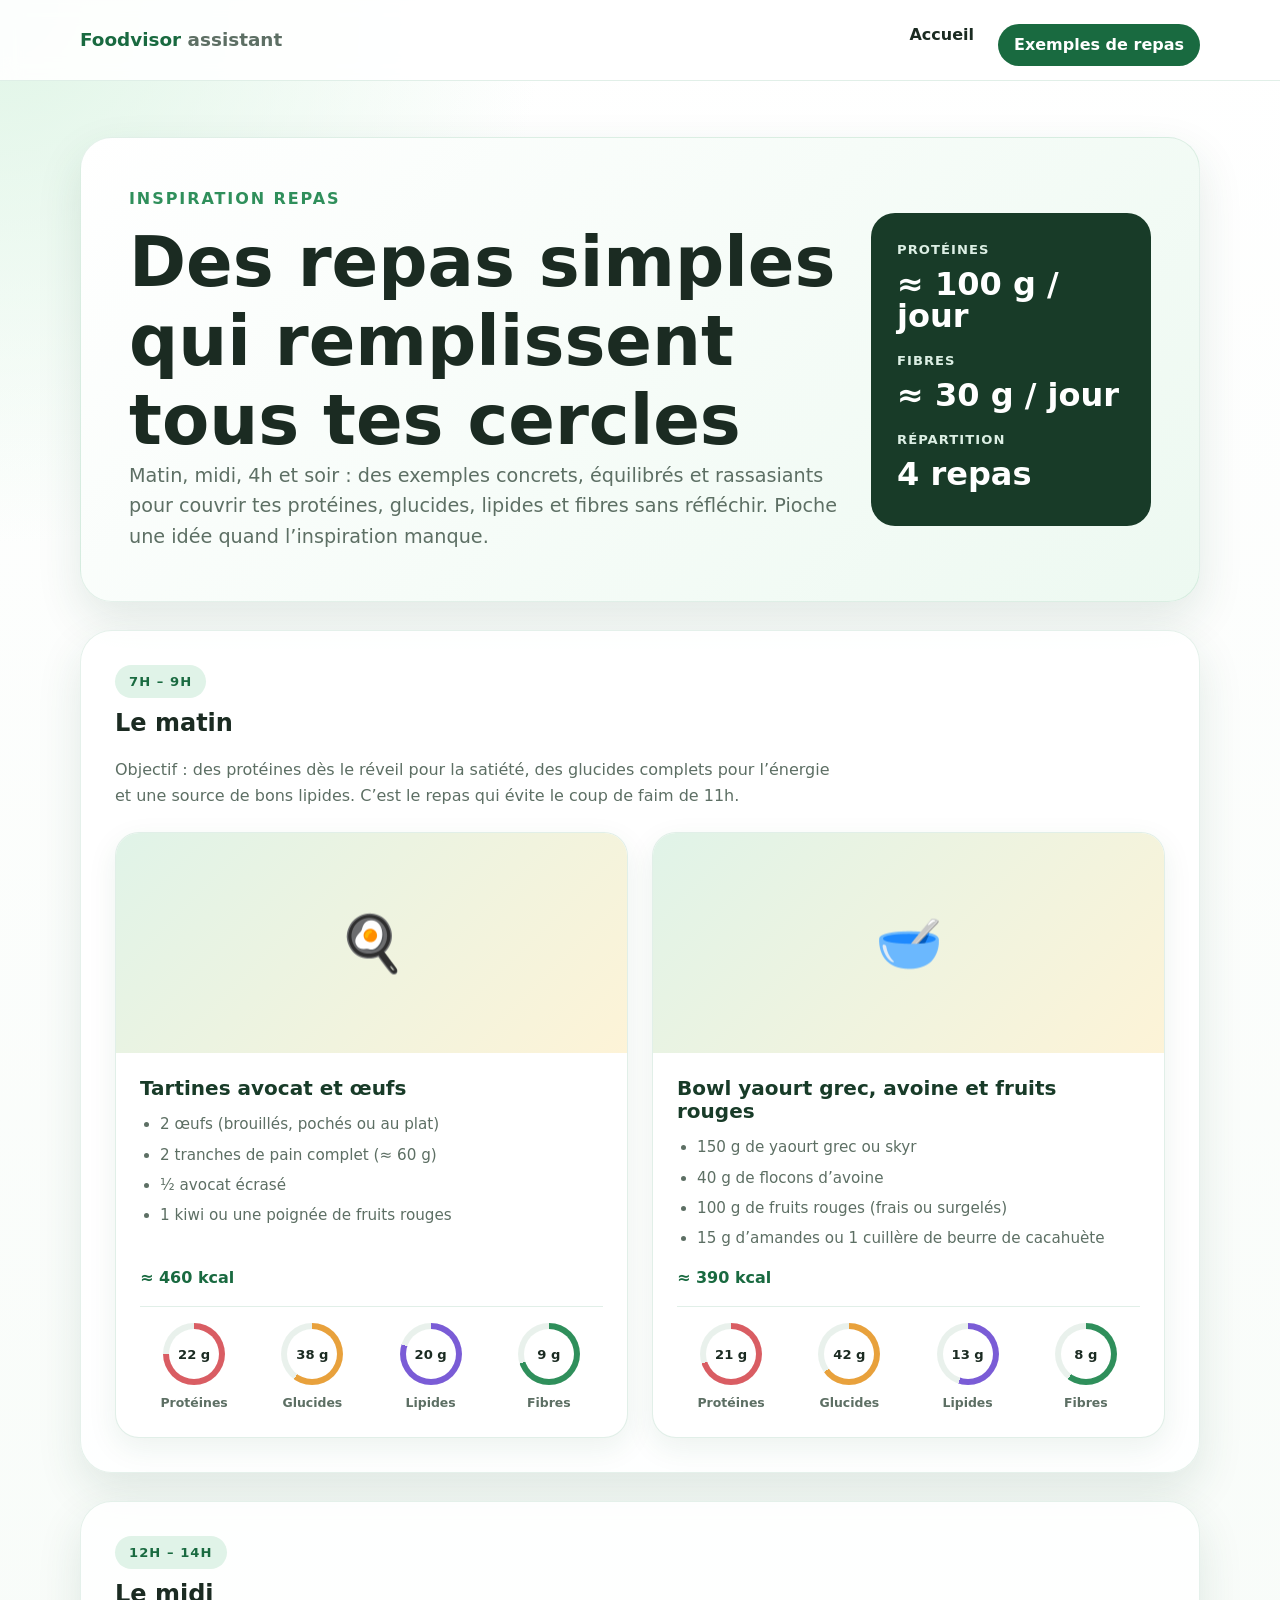
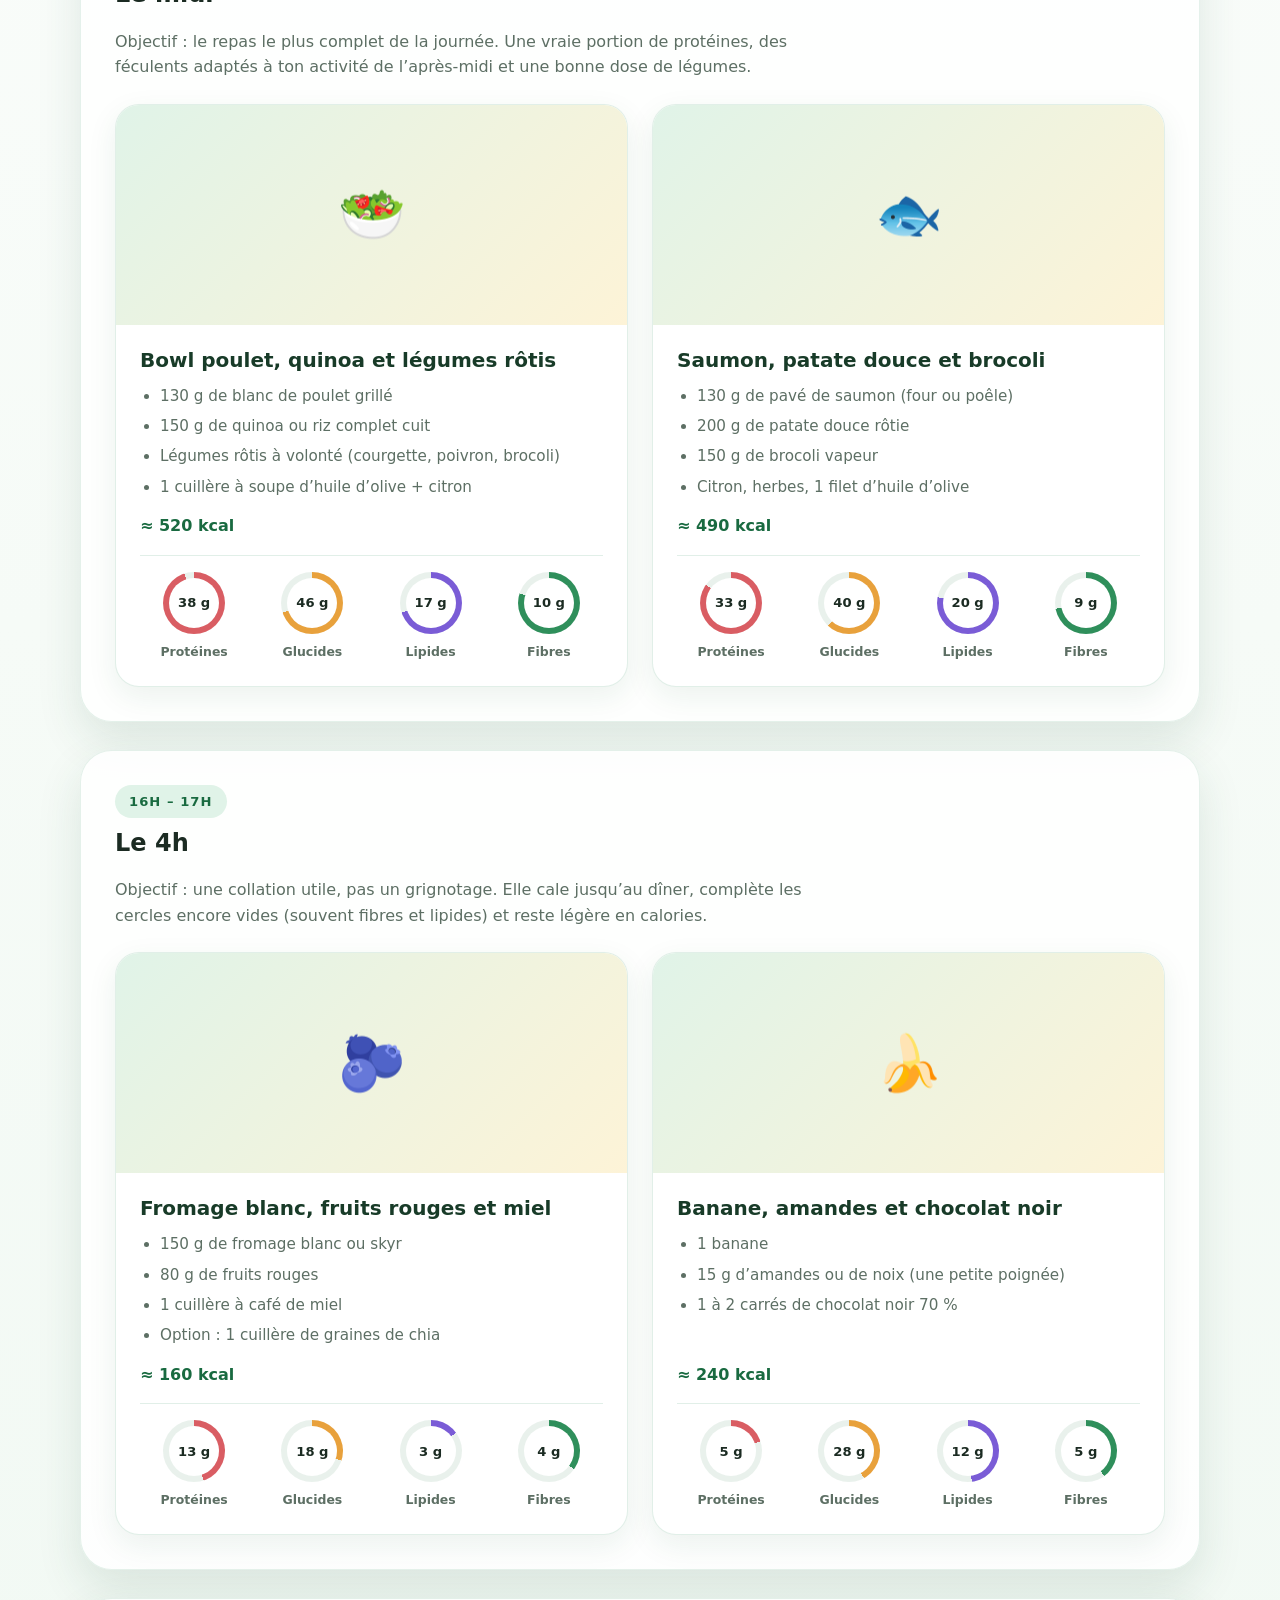
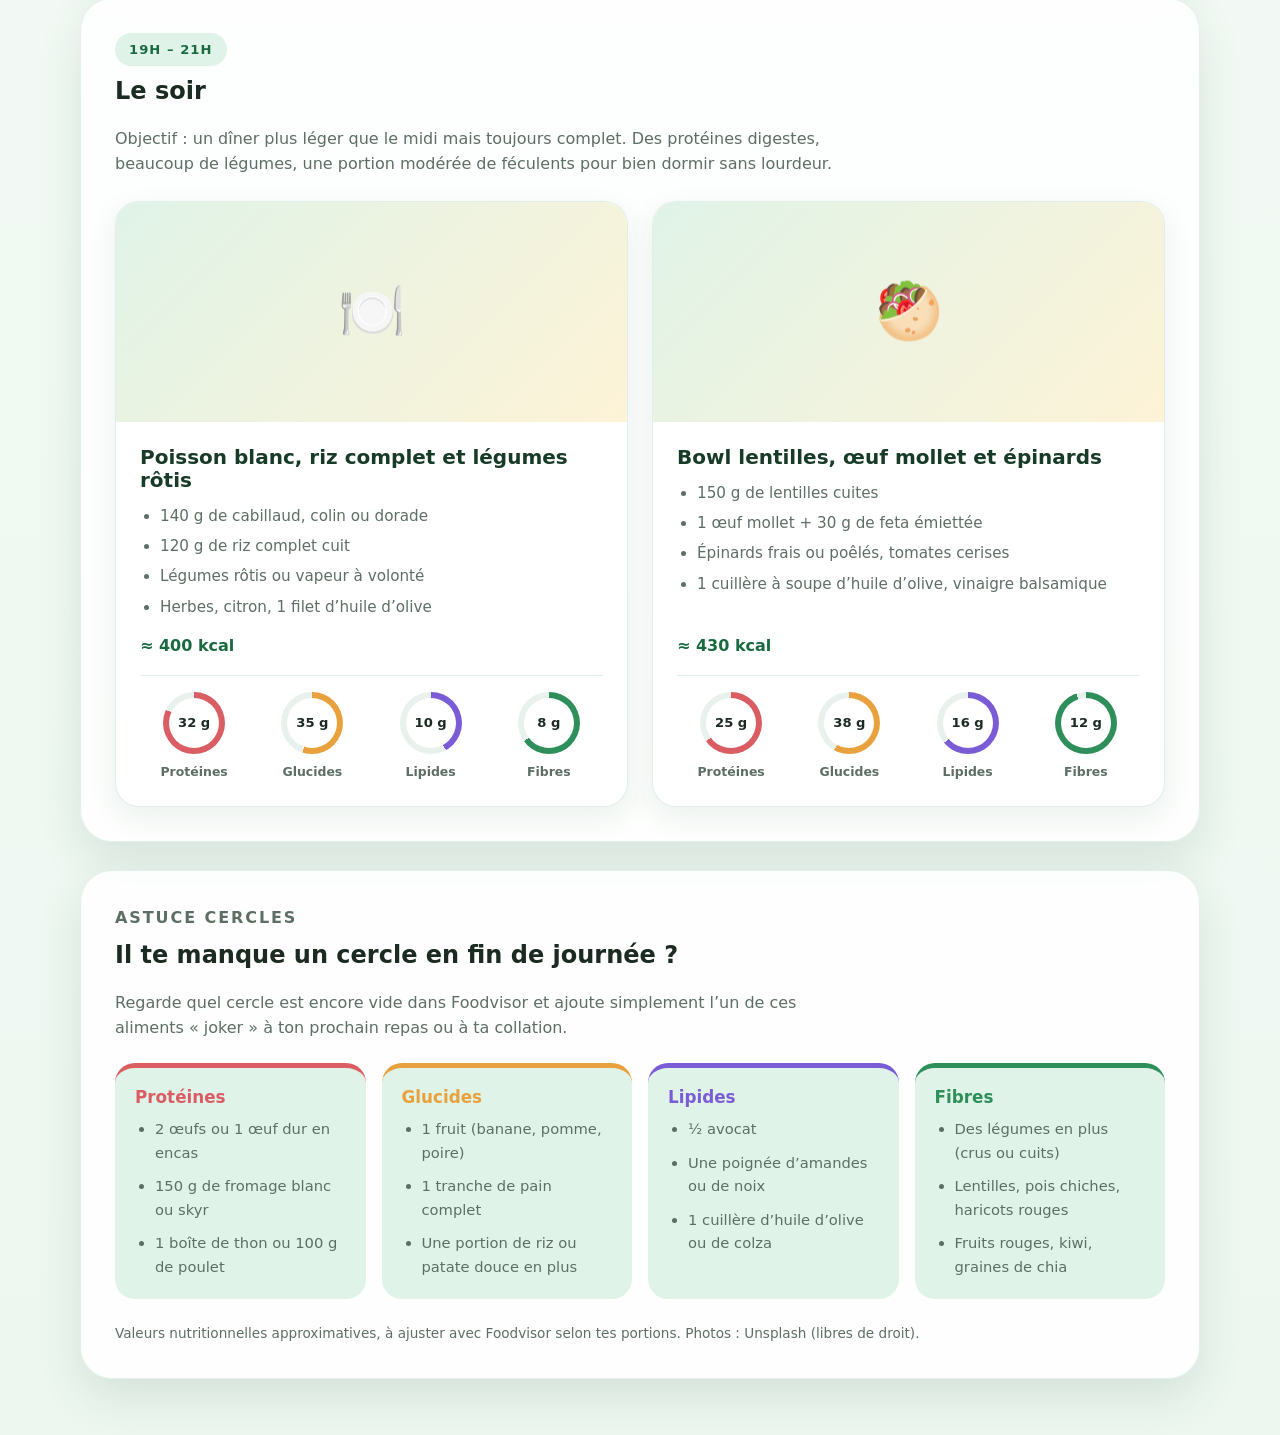
==== exemples-repas.html @ 5b5c18d3 "Ajout d'une page d'exemples de repas équilibrés avec menu de navigation - Nouvelle page exemples-rep" ====
<!doctype html>
<html lang="fr">
  <head>
    <meta charset="utf-8" />
    <meta name="viewport" content="width=device-width, initial-scale=1" />
    <title>Exemples de repas équilibrés - Foodvisor</title>
    <link rel="stylesheet" href="styles.css" />
  </head>
  <body>
    <header class="site-header">
      <nav class="site-nav" aria-label="Navigation principale">
        <a class="brand" href="index.html">Foodvisor <span>assistant</span></a>
        <ul>
          <li><a href="index.html">Accueil</a></li>
          <li><a href="exemples-repas.html" aria-current="page">Exemples de repas</a></li>
        </ul>
      </nav>
    </header>

    <main class="page-shell">
      <section class="hero meals-hero" aria-labelledby="page-title">
        <div>
          <p class="eyebrow">Inspiration repas</p>
          <h1 id="page-title">Des repas simples qui remplissent tous tes cercles</h1>
          <p class="intro">
            Matin, midi, 4h et soir : des exemples concrets, équilibrés et rassasiants pour
            couvrir tes protéines, glucides, lipides et fibres sans réfléchir. Pioche une idée
            quand l’inspiration manque.
          </p>
        </div>
        <aside class="progress-card" aria-label="Repères de la journée">
          <span>Protéines</span>
          <strong>≈ 100 g / jour</strong>
          <span>Fibres</span>
          <strong>≈ 30 g / jour</strong>
          <span>Répartition</span>
          <strong>4 repas</strong>
        </aside>
      </section>

      <section class="meal-block" aria-labelledby="matin-title">
        <div class="meal-block-head">
          <span class="meal-time">7h – 9h</span>
          <h2 id="matin-title">Le matin</h2>
          <p>
            Objectif : des protéines dès le réveil pour la satiété, des glucides complets pour
            l’énergie et une source de bons lipides. C’est le repas qui évite le coup de faim
            de 11h.
          </p>
        </div>
        <div class="meal-grid">
          <article class="meal-card">
            <figure class="meal-photo" data-emoji="🍳">
              <img
                src="https://images.unsplash.com/photo-1525351484163-7529414344d8?w=900&q=70&fm=jpg&fit=crop"
                alt="Tartine de pain complet avec avocat et œuf poché"
                loading="lazy"
                onerror="this.style.display='none'"
              />
            </figure>
            <div class="meal-body">
              <h3>Tartines avocat et œufs</h3>
              <ul class="meal-ingredients">
                <li>2 œufs (brouillés, pochés ou au plat)</li>
                <li>2 tranches de pain complet (≈ 60 g)</li>
                <li>½ avocat écrasé</li>
                <li>1 kiwi ou une poignée de fruits rouges</li>
              </ul>
              <p class="meal-kcal">≈ 460 kcal</p>
              <div class="macro-row" role="list" aria-label="Apports nutritionnels">
                <div class="macro" role="listitem" style="--p: 75; --c: #d95d63">
                  <span class="ring"><b>22 g</b></span>
                  <span class="macro-label">Protéines</span>
                </div>
                <div class="macro" role="listitem" style="--p: 60; --c: #e8a13c">
                  <span class="ring"><b>38 g</b></span>
                  <span class="macro-label">Glucides</span>
                </div>
                <div class="macro" role="listitem" style="--p: 80; --c: #7a5cd6">
                  <span class="ring"><b>20 g</b></span>
                  <span class="macro-label">Lipides</span>
                </div>
                <div class="macro" role="listitem" style="--p: 70; --c: #2f8f5b">
                  <span class="ring"><b>9 g</b></span>
                  <span class="macro-label">Fibres</span>
                </div>
              </div>
            </div>
          </article>

          <article class="meal-card">
            <figure class="meal-photo" data-emoji="🥣">
              <img
                src="https://images.unsplash.com/photo-1488477181946-6428a0291777?w=900&q=70&fm=jpg&fit=crop"
                alt="Bol de yaourt avec fruits rouges frais"
                loading="lazy"
                onerror="this.style.display='none'"
              />
            </figure>
            <div class="meal-body">
              <h3>Bowl yaourt grec, avoine et fruits rouges</h3>
              <ul class="meal-ingredients">
                <li>150 g de yaourt grec ou skyr</li>
                <li>40 g de flocons d’avoine</li>
                <li>100 g de fruits rouges (frais ou surgelés)</li>
                <li>15 g d’amandes ou 1 cuillère de beurre de cacahuète</li>
              </ul>
              <p class="meal-kcal">≈ 390 kcal</p>
              <div class="macro-row" role="list" aria-label="Apports nutritionnels">
                <div class="macro" role="listitem" style="--p: 70; --c: #d95d63">
                  <span class="ring"><b>21 g</b></span>
                  <span class="macro-label">Protéines</span>
                </div>
                <div class="macro" role="listitem" style="--p: 65; --c: #e8a13c">
                  <span class="ring"><b>42 g</b></span>
                  <span class="macro-label">Glucides</span>
                </div>
                <div class="macro" role="listitem" style="--p: 55; --c: #7a5cd6">
                  <span class="ring"><b>13 g</b></span>
                  <span class="macro-label">Lipides</span>
                </div>
                <div class="macro" role="listitem" style="--p: 60; --c: #2f8f5b">
                  <span class="ring"><b>8 g</b></span>
                  <span class="macro-label">Fibres</span>
                </div>
              </div>
            </div>
          </article>
        </div>
      </section>

      <section class="meal-block" aria-labelledby="midi-title">
        <div class="meal-block-head">
          <span class="meal-time">12h – 14h</span>
          <h2 id="midi-title">Le midi</h2>
          <p>
            Objectif : le repas le plus complet de la journée. Une vraie portion de protéines,
            des féculents adaptés à ton activité de l’après-midi et une bonne dose de légumes.
          </p>
        </div>
        <div class="meal-grid">
          <article class="meal-card">
            <figure class="meal-photo" data-emoji="🥗">
              <img
                src="https://images.unsplash.com/photo-1546069901-ba9599a7e63c?w=900&q=70&fm=jpg&fit=crop"
                alt="Bowl coloré de légumes, céréales et protéines"
                loading="lazy"
                onerror="this.style.display='none'"
              />
            </figure>
            <div class="meal-body">
              <h3>Bowl poulet, quinoa et légumes rôtis</h3>
              <ul class="meal-ingredients">
                <li>130 g de blanc de poulet grillé</li>
                <li>150 g de quinoa ou riz complet cuit</li>
                <li>Légumes rôtis à volonté (courgette, poivron, brocoli)</li>
                <li>1 cuillère à soupe d’huile d’olive + citron</li>
              </ul>
              <p class="meal-kcal">≈ 520 kcal</p>
              <div class="macro-row" role="list" aria-label="Apports nutritionnels">
                <div class="macro" role="listitem" style="--p: 95; --c: #d95d63">
                  <span class="ring"><b>38 g</b></span>
                  <span class="macro-label">Protéines</span>
                </div>
                <div class="macro" role="listitem" style="--p: 70; --c: #e8a13c">
                  <span class="ring"><b>46 g</b></span>
                  <span class="macro-label">Glucides</span>
                </div>
                <div class="macro" role="listitem" style="--p: 70; --c: #7a5cd6">
                  <span class="ring"><b>17 g</b></span>
                  <span class="macro-label">Lipides</span>
                </div>
                <div class="macro" role="listitem" style="--p: 80; --c: #2f8f5b">
                  <span class="ring"><b>10 g</b></span>
                  <span class="macro-label">Fibres</span>
                </div>
              </div>
            </div>
          </article>

          <article class="meal-card">
            <figure class="meal-photo" data-emoji="🐟">
              <img
                src="https://images.unsplash.com/photo-1467003909585-2f8a72700288?w=900&q=70&fm=jpg&fit=crop"
                alt="Pavé de saumon accompagné de légumes verts"
                loading="lazy"
                onerror="this.style.display='none'"
              />
            </figure>
            <div class="meal-body">
              <h3>Saumon, patate douce et brocoli</h3>
              <ul class="meal-ingredients">
                <li>130 g de pavé de saumon (four ou poêle)</li>
                <li>200 g de patate douce rôtie</li>
                <li>150 g de brocoli vapeur</li>
                <li>Citron, herbes, 1 filet d’huile d’olive</li>
              </ul>
              <p class="meal-kcal">≈ 490 kcal</p>
              <div class="macro-row" role="list" aria-label="Apports nutritionnels">
                <div class="macro" role="listitem" style="--p: 85; --c: #d95d63">
                  <span class="ring"><b>33 g</b></span>
                  <span class="macro-label">Protéines</span>
                </div>
                <div class="macro" role="listitem" style="--p: 62; --c: #e8a13c">
                  <span class="ring"><b>40 g</b></span>
                  <span class="macro-label">Glucides</span>
                </div>
                <div class="macro" role="listitem" style="--p: 78; --c: #7a5cd6">
                  <span class="ring"><b>20 g</b></span>
                  <span class="macro-label">Lipides</span>
                </div>
                <div class="macro" role="listitem" style="--p: 72; --c: #2f8f5b">
                  <span class="ring"><b>9 g</b></span>
                  <span class="macro-label">Fibres</span>
                </div>
              </div>
            </div>
          </article>
        </div>
      </section>

      <section class="meal-block" aria-labelledby="quatreheures-title">
        <div class="meal-block-head">
          <span class="meal-time">16h – 17h</span>
          <h2 id="quatreheures-title">Le 4h</h2>
          <p>
            Objectif : une collation utile, pas un grignotage. Elle cale jusqu’au dîner, complète
            les cercles encore vides (souvent fibres et lipides) et reste légère en calories.
          </p>
        </div>
        <div class="meal-grid">
          <article class="meal-card">
            <figure class="meal-photo" data-emoji="🫐">
              <img
                src="https://images.unsplash.com/photo-1490474418585-ba9bad8fd0ea?w=900&q=70&fm=jpg&fit=crop"
                alt="Fruits rouges et fruits frais assortis"
                loading="lazy"
                onerror="this.style.display='none'"
              />
            </figure>
            <div class="meal-body">
              <h3>Fromage blanc, fruits rouges et miel</h3>
              <ul class="meal-ingredients">
                <li>150 g de fromage blanc ou skyr</li>
                <li>80 g de fruits rouges</li>
                <li>1 cuillère à café de miel</li>
                <li>Option : 1 cuillère de graines de chia</li>
              </ul>
              <p class="meal-kcal">≈ 160 kcal</p>
              <div class="macro-row" role="list" aria-label="Apports nutritionnels">
                <div class="macro" role="listitem" style="--p: 45; --c: #d95d63">
                  <span class="ring"><b>13 g</b></span>
                  <span class="macro-label">Protéines</span>
                </div>
                <div class="macro" role="listitem" style="--p: 30; --c: #e8a13c">
                  <span class="ring"><b>18 g</b></span>
                  <span class="macro-label">Glucides</span>
                </div>
                <div class="macro" role="listitem" style="--p: 15; --c: #7a5cd6">
                  <span class="ring"><b>3 g</b></span>
                  <span class="macro-label">Lipides</span>
                </div>
                <div class="macro" role="listitem" style="--p: 35; --c: #2f8f5b">
                  <span class="ring"><b>4 g</b></span>
                  <span class="macro-label">Fibres</span>
                </div>
              </div>
            </div>
          </article>

          <article class="meal-card">
            <figure class="meal-photo" data-emoji="🍌">
              <img
                src="https://images.unsplash.com/photo-1481349518771-20055b2a7b24?w=900&q=70&fm=jpg&fit=crop"
                alt="Bananes fraîches"
                loading="lazy"
                onerror="this.style.display='none'"
              />
            </figure>
            <div class="meal-body">
              <h3>Banane, amandes et chocolat noir</h3>
              <ul class="meal-ingredients">
                <li>1 banane</li>
                <li>15 g d’amandes ou de noix (une petite poignée)</li>
                <li>1 à 2 carrés de chocolat noir 70 %</li>
              </ul>
              <p class="meal-kcal">≈ 240 kcal</p>
              <div class="macro-row" role="list" aria-label="Apports nutritionnels">
                <div class="macro" role="listitem" style="--p: 20; --c: #d95d63">
                  <span class="ring"><b>5 g</b></span>
                  <span class="macro-label">Protéines</span>
                </div>
                <div class="macro" role="listitem" style="--p: 42; --c: #e8a13c">
                  <span class="ring"><b>28 g</b></span>
                  <span class="macro-label">Glucides</span>
                </div>
                <div class="macro" role="listitem" style="--p: 48; --c: #7a5cd6">
                  <span class="ring"><b>12 g</b></span>
                  <span class="macro-label">Lipides</span>
                </div>
                <div class="macro" role="listitem" style="--p: 40; --c: #2f8f5b">
                  <span class="ring"><b>5 g</b></span>
                  <span class="macro-label">Fibres</span>
                </div>
              </div>
            </div>
          </article>
        </div>
      </section>

      <section class="meal-block" aria-labelledby="soir-title">
        <div class="meal-block-head">
          <span class="meal-time">19h – 21h</span>
          <h2 id="soir-title">Le soir</h2>
          <p>
            Objectif : un dîner plus léger que le midi mais toujours complet. Des protéines
            digestes, beaucoup de légumes, une portion modérée de féculents pour bien dormir
            sans lourdeur.
          </p>
        </div>
        <div class="meal-grid">
          <article class="meal-card">
            <figure class="meal-photo" data-emoji="🍽️">
              <img
                src="https://images.unsplash.com/photo-1504674900247-0877df9cc836?w=900&q=70&fm=jpg&fit=crop"
                alt="Assiette de poisson et légumes servie à table"
                loading="lazy"
                onerror="this.style.display='none'"
              />
            </figure>
            <div class="meal-body">
              <h3>Poisson blanc, riz complet et légumes rôtis</h3>
              <ul class="meal-ingredients">
                <li>140 g de cabillaud, colin ou dorade</li>
                <li>120 g de riz complet cuit</li>
                <li>Légumes rôtis ou vapeur à volonté</li>
                <li>Herbes, citron, 1 filet d’huile d’olive</li>
              </ul>
              <p class="meal-kcal">≈ 400 kcal</p>
              <div class="macro-row" role="list" aria-label="Apports nutritionnels">
                <div class="macro" role="listitem" style="--p: 82; --c: #d95d63">
                  <span class="ring"><b>32 g</b></span>
                  <span class="macro-label">Protéines</span>
                </div>
                <div class="macro" role="listitem" style="--p: 55; --c: #e8a13c">
                  <span class="ring"><b>35 g</b></span>
                  <span class="macro-label">Glucides</span>
                </div>
                <div class="macro" role="listitem" style="--p: 42; --c: #7a5cd6">
                  <span class="ring"><b>10 g</b></span>
                  <span class="macro-label">Lipides</span>
                </div>
                <div class="macro" role="listitem" style="--p: 65; --c: #2f8f5b">
                  <span class="ring"><b>8 g</b></span>
                  <span class="macro-label">Fibres</span>
                </div>
              </div>
            </div>
          </article>

          <article class="meal-card">
            <figure class="meal-photo" data-emoji="🥙">
              <img
                src="https://images.unsplash.com/photo-1512621776951-a57141f2eefd?w=900&q=70&fm=jpg&fit=crop"
                alt="Bowl végétarien de légumes frais et légumineuses"
                loading="lazy"
                onerror="this.style.display='none'"
              />
            </figure>
            <div class="meal-body">
              <h3>Bowl lentilles, œuf mollet et épinards</h3>
              <ul class="meal-ingredients">
                <li>150 g de lentilles cuites</li>
                <li>1 œuf mollet + 30 g de feta émiettée</li>
                <li>Épinards frais ou poêlés, tomates cerises</li>
                <li>1 cuillère à soupe d’huile d’olive, vinaigre balsamique</li>
              </ul>
              <p class="meal-kcal">≈ 430 kcal</p>
              <div class="macro-row" role="list" aria-label="Apports nutritionnels">
                <div class="macro" role="listitem" style="--p: 65; --c: #d95d63">
                  <span class="ring"><b>25 g</b></span>
                  <span class="macro-label">Protéines</span>
                </div>
                <div class="macro" role="listitem" style="--p: 58; --c: #e8a13c">
                  <span class="ring"><b>38 g</b></span>
                  <span class="macro-label">Glucides</span>
                </div>
                <div class="macro" role="listitem" style="--p: 64; --c: #7a5cd6">
                  <span class="ring"><b>16 g</b></span>
                  <span class="macro-label">Lipides</span>
                </div>
                <div class="macro" role="listitem" style="--p: 95; --c: #2f8f5b">
                  <span class="ring"><b>12 g</b></span>
                  <span class="macro-label">Fibres</span>
                </div>
              </div>
            </div>
          </article>
        </div>
      </section>

      <section class="section-card missing-macros" aria-labelledby="missing-title">
        <div class="missing-intro">
          <p class="eyebrow">Astuce cercles</p>
          <h2 id="missing-title">Il te manque un cercle en fin de journée ?</h2>
          <p>
            Regarde quel cercle est encore vide dans Foodvisor et ajoute simplement l’un de ces
            aliments « joker » à ton prochain repas ou à ta collation.
          </p>
        </div>
        <div class="missing-grid">
          <article style="--c: #d95d63">
            <h3>Protéines</h3>
            <ul>
              <li>2 œufs ou 1 œuf dur en encas</li>
              <li>150 g de fromage blanc ou skyr</li>
              <li>1 boîte de thon ou 100 g de poulet</li>
            </ul>
          </article>
          <article style="--c: #e8a13c">
            <h3>Glucides</h3>
            <ul>
              <li>1 fruit (banane, pomme, poire)</li>
              <li>1 tranche de pain complet</li>
              <li>Une portion de riz ou patate douce en plus</li>
            </ul>
          </article>
          <article style="--c: #7a5cd6">
            <h3>Lipides</h3>
            <ul>
              <li>½ avocat</li>
              <li>Une poignée d’amandes ou de noix</li>
              <li>1 cuillère d’huile d’olive ou de colza</li>
            </ul>
          </article>
          <article style="--c: #2f8f5b">
            <h3>Fibres</h3>
            <ul>
              <li>Des légumes en plus (crus ou cuits)</li>
              <li>Lentilles, pois chiches, haricots rouges</li>
              <li>Fruits rouges, kiwi, graines de chia</li>
            </ul>
          </article>
        </div>
        <p class="photo-credit">
          Valeurs nutritionnelles approximatives, à ajuster avec Foodvisor selon tes portions.
          Photos : Unsplash (libres de droit).
        </p>
      </section>
    </main>
  </body>
</html>
---- styles.css ----
:root {
  color-scheme: light;
  --background: #f6fbf7;
  --card: #ffffff;
  --text: #1b2b22;
  --muted: #5d6f64;
  --accent: #2f8f5b;
  --accent-dark: #196a40;
  --accent-soft: #e0f3e8;
  --gold: #f4b740;
  --shadow: 0 18px 45px rgba(30, 83, 54, 0.12);
}

* {
  box-sizing: border-box;
}

body {
  margin: 0;
  font-family: Inter, ui-sans-serif, system-ui, -apple-system, BlinkMacSystemFont, "Segoe UI", sans-serif;
  background:
    radial-gradient(circle at top left, #dff5e6, transparent 34rem),
    linear-gradient(180deg, #ffffff 0%, var(--background) 48%, #edf7f0 100%);
  color: var(--text);
  line-height: 1.6;
}

.page-shell {
  width: min(1120px, calc(100% - 32px));
  margin: 0 auto;
  padding: 56px 0;
}

.site-header {
  position: sticky;
  top: 0;
  z-index: 20;
  border-bottom: 1px solid rgba(47, 143, 91, 0.14);
  background: rgba(255, 255, 255, 0.9);
  backdrop-filter: blur(10px);
}

.site-nav {
  display: flex;
  align-items: center;
  justify-content: space-between;
  gap: 16px;
  width: min(1120px, calc(100% - 32px));
  margin: 0 auto;
  padding: 14px 0;
}

.brand {
  color: var(--accent-dark);
  font-size: 1.15rem;
  font-weight: 800;
  text-decoration: none;
}

.brand span {
  color: var(--muted);
  font-weight: 600;
}

.site-nav ul {
  display: flex;
  gap: 8px;
  margin: 0;
  padding: 0;
  list-style: none;
}

.site-nav ul a {
  display: inline-block;
  padding: 8px 16px;
  border-radius: 999px;
  color: var(--text);
  font-weight: 700;
  text-decoration: none;
}

.site-nav ul a:hover {
  background: var(--accent-soft);
  color: var(--accent-dark);
}

.site-nav ul a[aria-current="page"] {
  background: var(--accent-dark);
  color: #ffffff;
}

.hero,
.section-card,
.method {
  border: 1px solid rgba(47, 143, 91, 0.12);
  border-radius: 32px;
  background: rgba(255, 255, 255, 0.86);
  box-shadow: var(--shadow);
}

.hero {
  display: grid;
  grid-template-columns: minmax(0, 1fr) 280px;
  gap: 32px;
  align-items: center;
  padding: 48px;
  background: linear-gradient(135deg, #ffffff 0%, #edf9f1 100%);
}

.eyebrow {
  margin: 0 0 12px;
  color: var(--accent);
  font-weight: 800;
  letter-spacing: 0.12em;
  text-transform: uppercase;
}

h1,
h2,
h3 {
  line-height: 1.15;
}

h1 {
  max-width: 760px;
  margin: 0;
  font-size: clamp(2.2rem, 5.5vw, 4.3rem);
}

h2,
h3,
p {
  margin-top: 0;
}

.intro,
.section-card p,
.analysis-card p,
.question-list p {
  color: var(--muted);
}

.intro {
  max-width: 760px;
  margin-bottom: 0;
  font-size: 1.2rem;
}

.progress-card {
  display: grid;
  gap: 8px;
  padding: 26px;
  border-radius: 24px;
  background: #183b28;
  color: #dcefe4;
}

.progress-card strong {
  margin-bottom: 10px;
  color: #ffffff;
  font-size: 2rem;
  line-height: 1;
}

.progress-card span {
  font-size: 0.82rem;
  font-weight: 800;
  letter-spacing: 0.08em;
  text-transform: uppercase;
}

.section-card {
  display: grid;
  grid-template-columns: minmax(0, 1fr) minmax(280px, 420px);
  gap: 28px;
  align-items: center;
  margin-top: 28px;
  padding: 34px;
}

.check-list,
ul {
  margin: 0;
  padding-left: 20px;
  color: var(--muted);
}

.check-list li + li,
li + li {
  margin-top: 10px;
}

.analysis-grid {
  display: grid;
  grid-template-columns: repeat(2, minmax(0, 1fr));
  gap: 24px;
  margin-top: 28px;
}

.analysis-card {
  padding: 28px;
  border: 1px solid rgba(47, 143, 91, 0.14);
  border-radius: 24px;
  background: var(--card);
  box-shadow: 0 10px 30px rgba(30, 83, 54, 0.08);
}

.analysis-card h2 {
  margin-bottom: 16px;
  color: #183b28;
  font-size: 1.35rem;
}

.analysis-card.highlight {
  grid-column: span 2;
  background: linear-gradient(135deg, #ffffff 0%, #fff8e8 100%);
}

.tip {
  border-left: 4px solid var(--gold);
  padding: 12px 14px;
  border-radius: 12px;
  background: #fff4d8;
  color: #5f4312 !important;
  font-weight: 700;
}

.method {
  margin-top: 28px;
  padding: 34px;
}

.question-list {
  display: grid;
  grid-template-columns: repeat(5, minmax(0, 1fr));
  gap: 16px;
  margin-top: 22px;
}

.question-list article {
  padding: 20px;
  border-radius: 20px;
  background: var(--accent-soft);
}

.question-list span {
  display: inline-grid;
  width: 36px;
  height: 36px;
  margin-bottom: 14px;
  place-items: center;
  border-radius: 50%;
  background: var(--accent-dark);
  color: #ffffff;
  font-weight: 800;
}

.question-list h3 {
  margin-bottom: 8px;
  font-size: 1rem;
}

.question-list p {
  margin-bottom: 0;
  font-size: 0.94rem;
}

.subscription {
  background: linear-gradient(135deg, #193c29 0%, #2f8f5b 100%);
  color: #ffffff;
}

.subscription .eyebrow,
.subscription p {
  color: #dff5e6;
}

.cta {
  justify-self: end;
  display: inline-flex;
  align-items: center;
  justify-content: center;
  min-height: 52px;
  padding: 0 22px;
  border-radius: 999px;
  background: #ffffff;
  color: var(--accent-dark);
  font-weight: 800;
  text-decoration: none;
}

.meal-block {
  margin-top: 28px;
  padding: 34px;
  border: 1px solid rgba(47, 143, 91, 0.12);
  border-radius: 32px;
  background: rgba(255, 255, 255, 0.86);
  box-shadow: var(--shadow);
}

.meal-block-head {
  max-width: 720px;
}

.meal-block-head p {
  margin-bottom: 0;
  color: var(--muted);
}

.meal-time {
  display: inline-block;
  margin-bottom: 12px;
  padding: 6px 14px;
  border-radius: 999px;
  background: var(--accent-soft);
  color: var(--accent-dark);
  font-size: 0.82rem;
  font-weight: 800;
  letter-spacing: 0.08em;
  text-transform: uppercase;
}

.meal-grid {
  display: grid;
  grid-template-columns: repeat(2, minmax(0, 1fr));
  gap: 24px;
  margin-top: 24px;
}

.meal-card {
  overflow: hidden;
  display: flex;
  flex-direction: column;
  border: 1px solid rgba(47, 143, 91, 0.14);
  border-radius: 24px;
  background: var(--card);
  box-shadow: 0 10px 30px rgba(30, 83, 54, 0.08);
}

.meal-photo {
  position: relative;
  height: 220px;
  margin: 0;
  background: linear-gradient(135deg, var(--accent-soft) 0%, #fdf3d7 100%);
}

.meal-photo::after {
  content: attr(data-emoji);
  position: absolute;
  inset: 0;
  display: grid;
  place-items: center;
  font-size: 3.4rem;
}

.meal-photo img {
  position: relative;
  z-index: 1;
  width: 100%;
  height: 100%;
  object-fit: cover;
}

.meal-body {
  display: flex;
  flex-direction: column;
  flex: 1;
  padding: 24px;
}

.meal-body h3 {
  margin-bottom: 12px;
  color: #183b28;
  font-size: 1.25rem;
}

.meal-ingredients {
  margin-bottom: 14px;
  padding-left: 20px;
  color: var(--muted);
  font-size: 0.95rem;
}

.meal-ingredients li + li {
  margin-top: 6px;
}

.meal-kcal {
  margin: auto 0 16px;
  color: var(--accent-dark);
  font-weight: 800;
}

.macro-row {
  display: grid;
  grid-template-columns: repeat(4, minmax(0, 1fr));
  gap: 10px;
  padding-top: 16px;
  border-top: 1px solid rgba(47, 143, 91, 0.14);
}

.macro {
  display: grid;
  gap: 8px;
  justify-items: center;
  text-align: center;
}

.ring {
  position: relative;
  display: grid;
  place-items: center;
  width: 62px;
  height: 62px;
  border-radius: 50%;
  background: conic-gradient(var(--c) calc(var(--p) * 1%), #e9f1ec 0);
}

.ring::before {
  content: "";
  position: absolute;
  inset: 6px;
  border-radius: 50%;
  background: var(--card);
}

.ring b {
  position: relative;
  font-size: 0.82rem;
  font-weight: 800;
}

.macro-label {
  color: var(--muted);
  font-size: 0.78rem;
  font-weight: 700;
}

.missing-macros {
  display: block;
}

.missing-intro {
  max-width: 720px;
}

.missing-grid {
  display: grid;
  grid-template-columns: repeat(4, minmax(0, 1fr));
  gap: 16px;
  margin-top: 22px;
}

.missing-grid article {
  padding: 20px;
  border-top: 5px solid var(--c);
  border-radius: 20px;
  background: var(--accent-soft);
}

.missing-grid h3 {
  margin-bottom: 10px;
  color: var(--c);
  font-size: 1.05rem;
}

.missing-grid ul {
  font-size: 0.92rem;
}

.photo-credit {
  margin: 24px 0 0;
  color: var(--muted);
  font-size: 0.85rem;
}

@media (max-width: 900px) {
  .hero,
  .section-card,
  .analysis-card.highlight,
  .subscription {
    grid-template-columns: 1fr;
  }

  .analysis-card.highlight {
    grid-column: auto;
  }

  .question-list {
    grid-template-columns: repeat(2, minmax(0, 1fr));
  }

  .cta {
    justify-self: start;
  }

  .meal-grid {
    grid-template-columns: 1fr;
  }

  .missing-grid {
    grid-template-columns: repeat(2, minmax(0, 1fr));
  }
}

@media (max-width: 760px) {
  .page-shell {
    width: min(100% - 20px, 680px);
    padding: 24px 0;
  }

  .hero,
  .section-card,
  .method {
    padding: 26px;
    border-radius: 24px;
  }

  .analysis-grid,
  .question-list,
  .missing-grid {
    grid-template-columns: 1fr;
  }

  .site-nav {
    flex-direction: column;
    gap: 8px;
    padding: 12px 0;
  }

  .meal-block {
    padding: 26px;
    border-radius: 24px;
  }

  .macro-row {
    grid-template-columns: repeat(2, minmax(0, 1fr));
  }
}
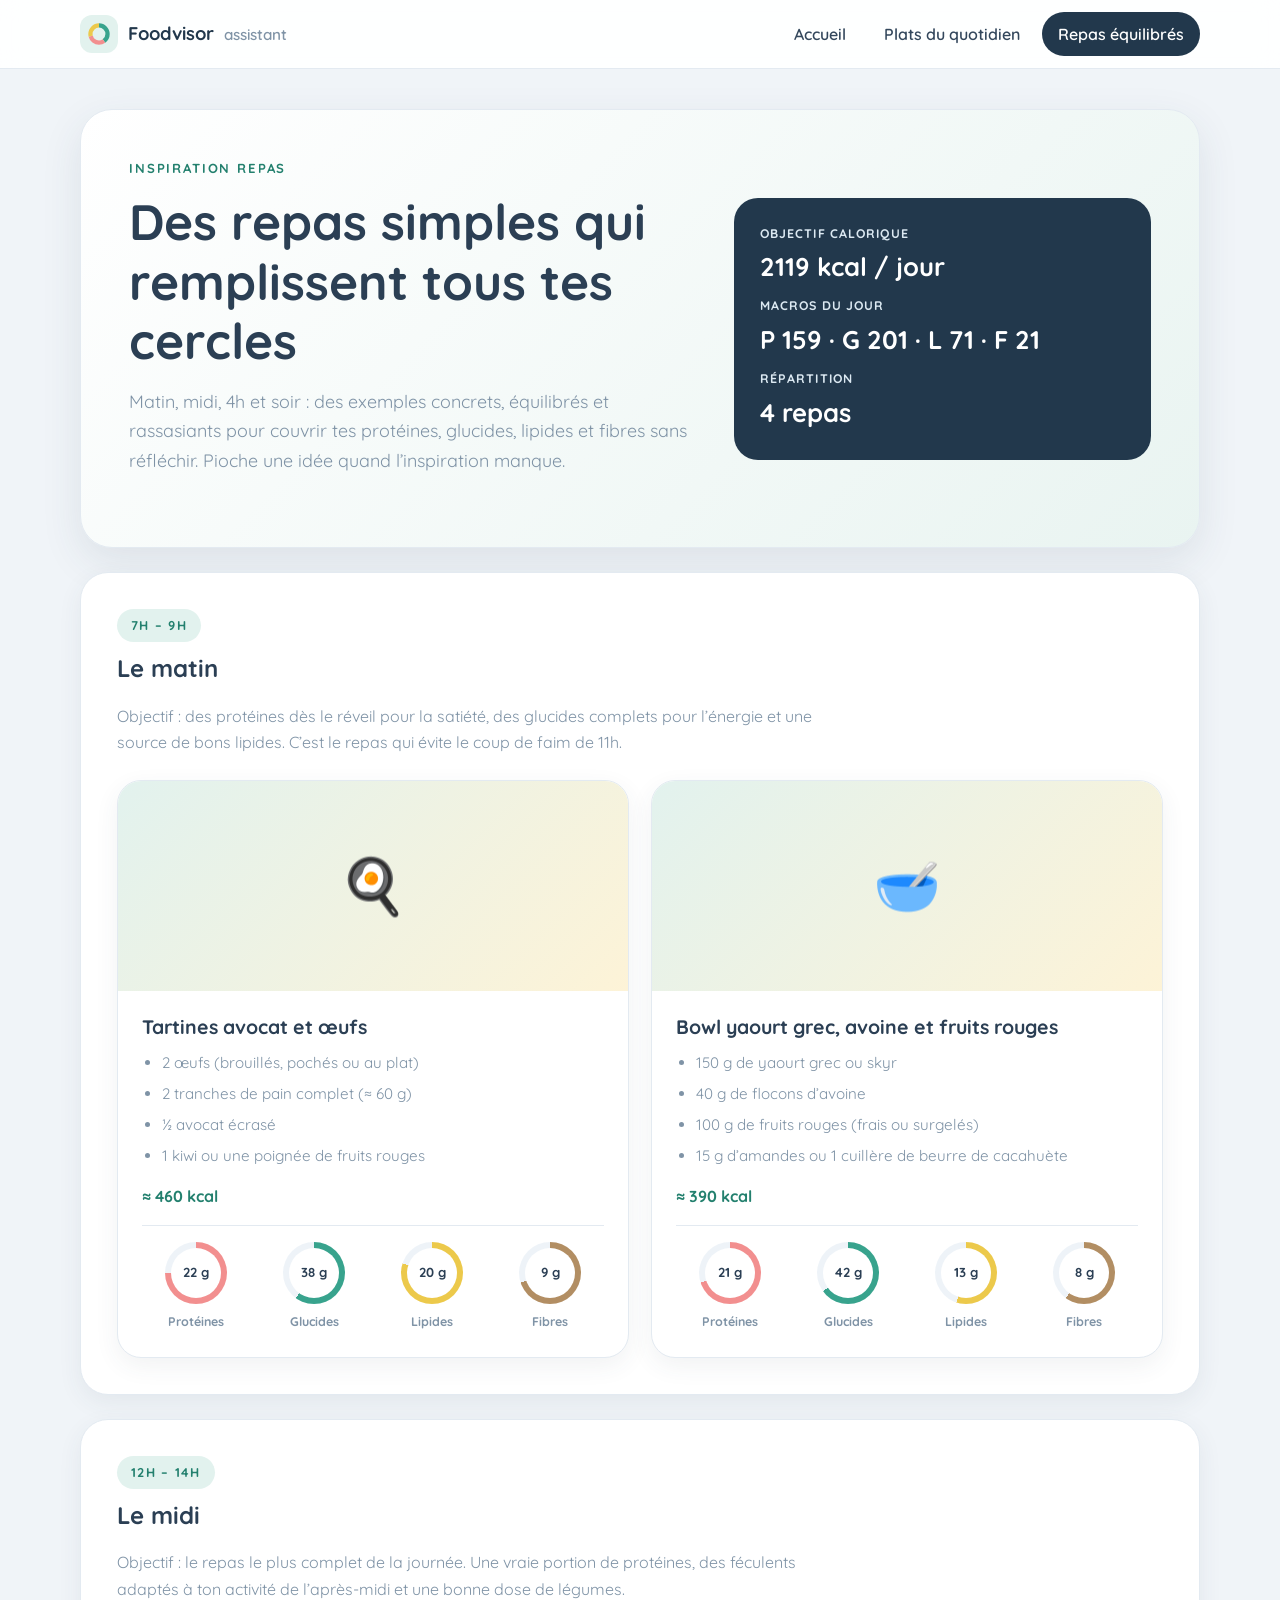
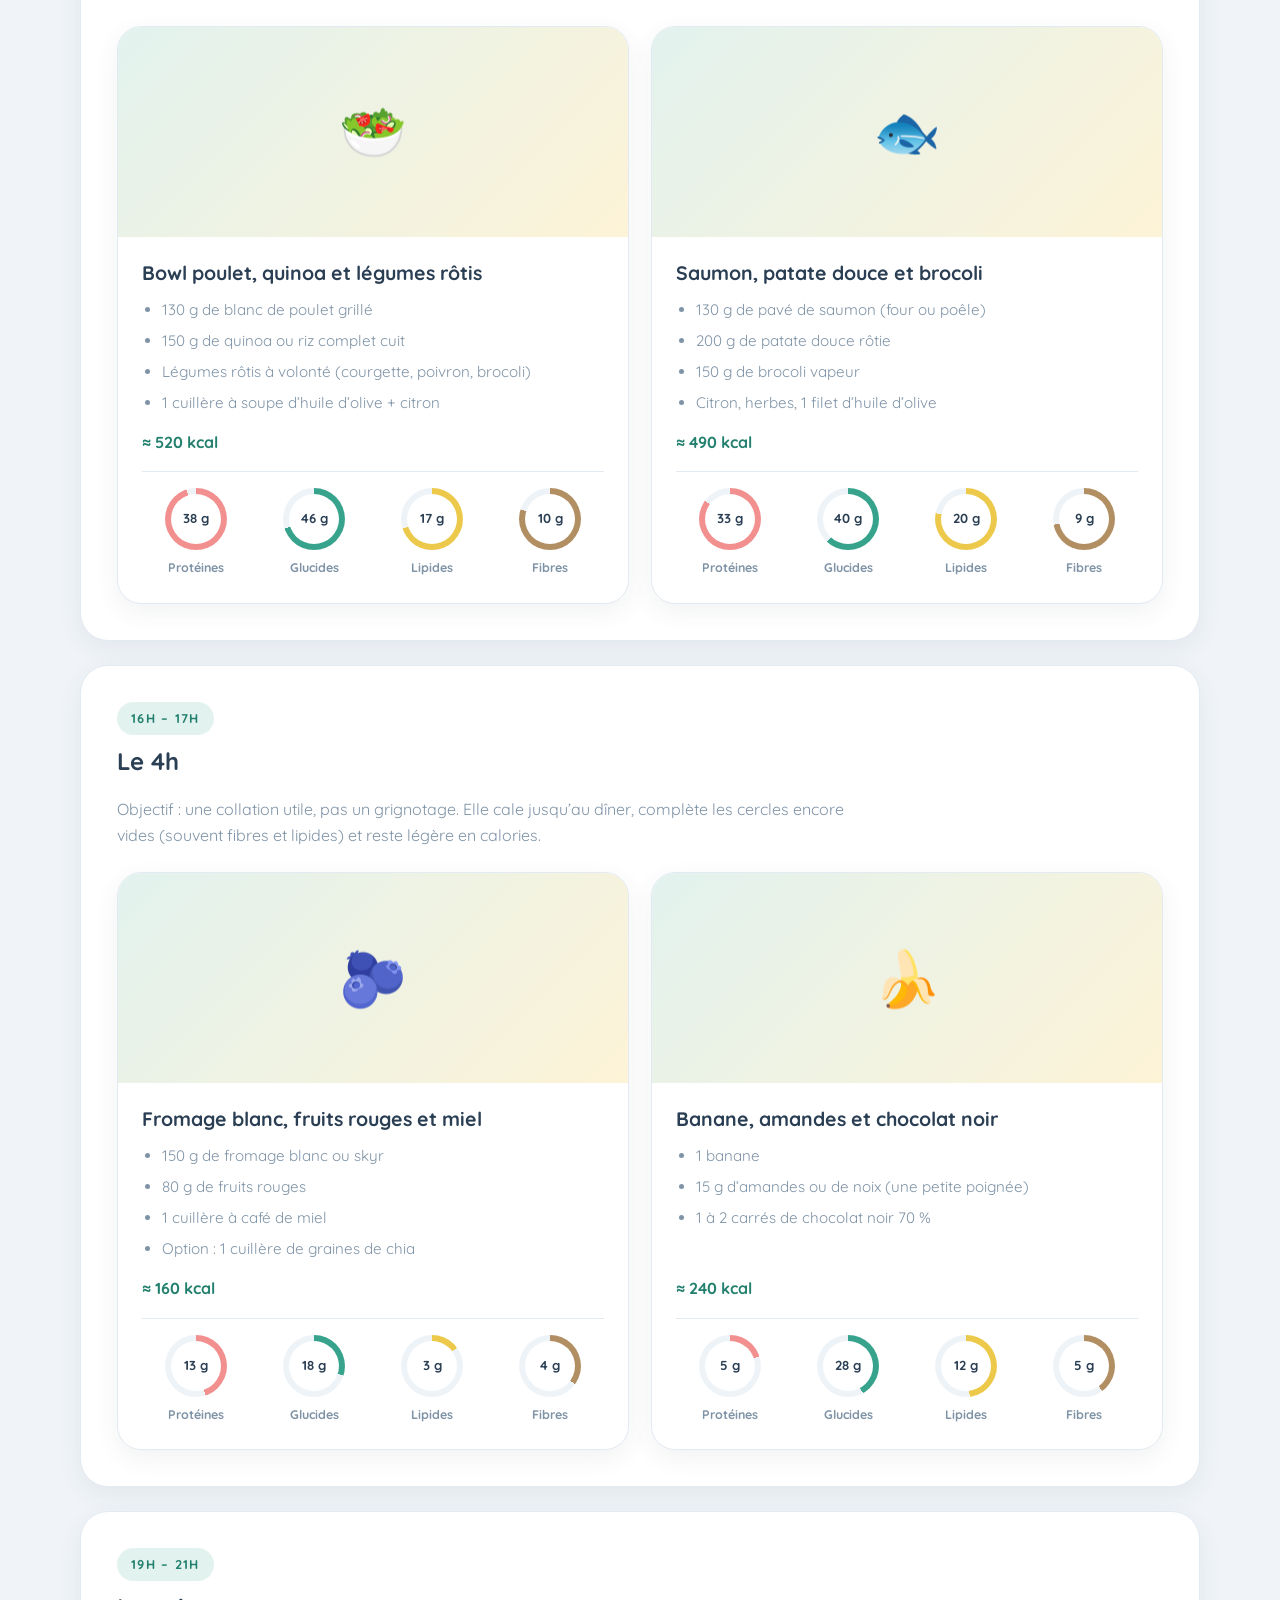
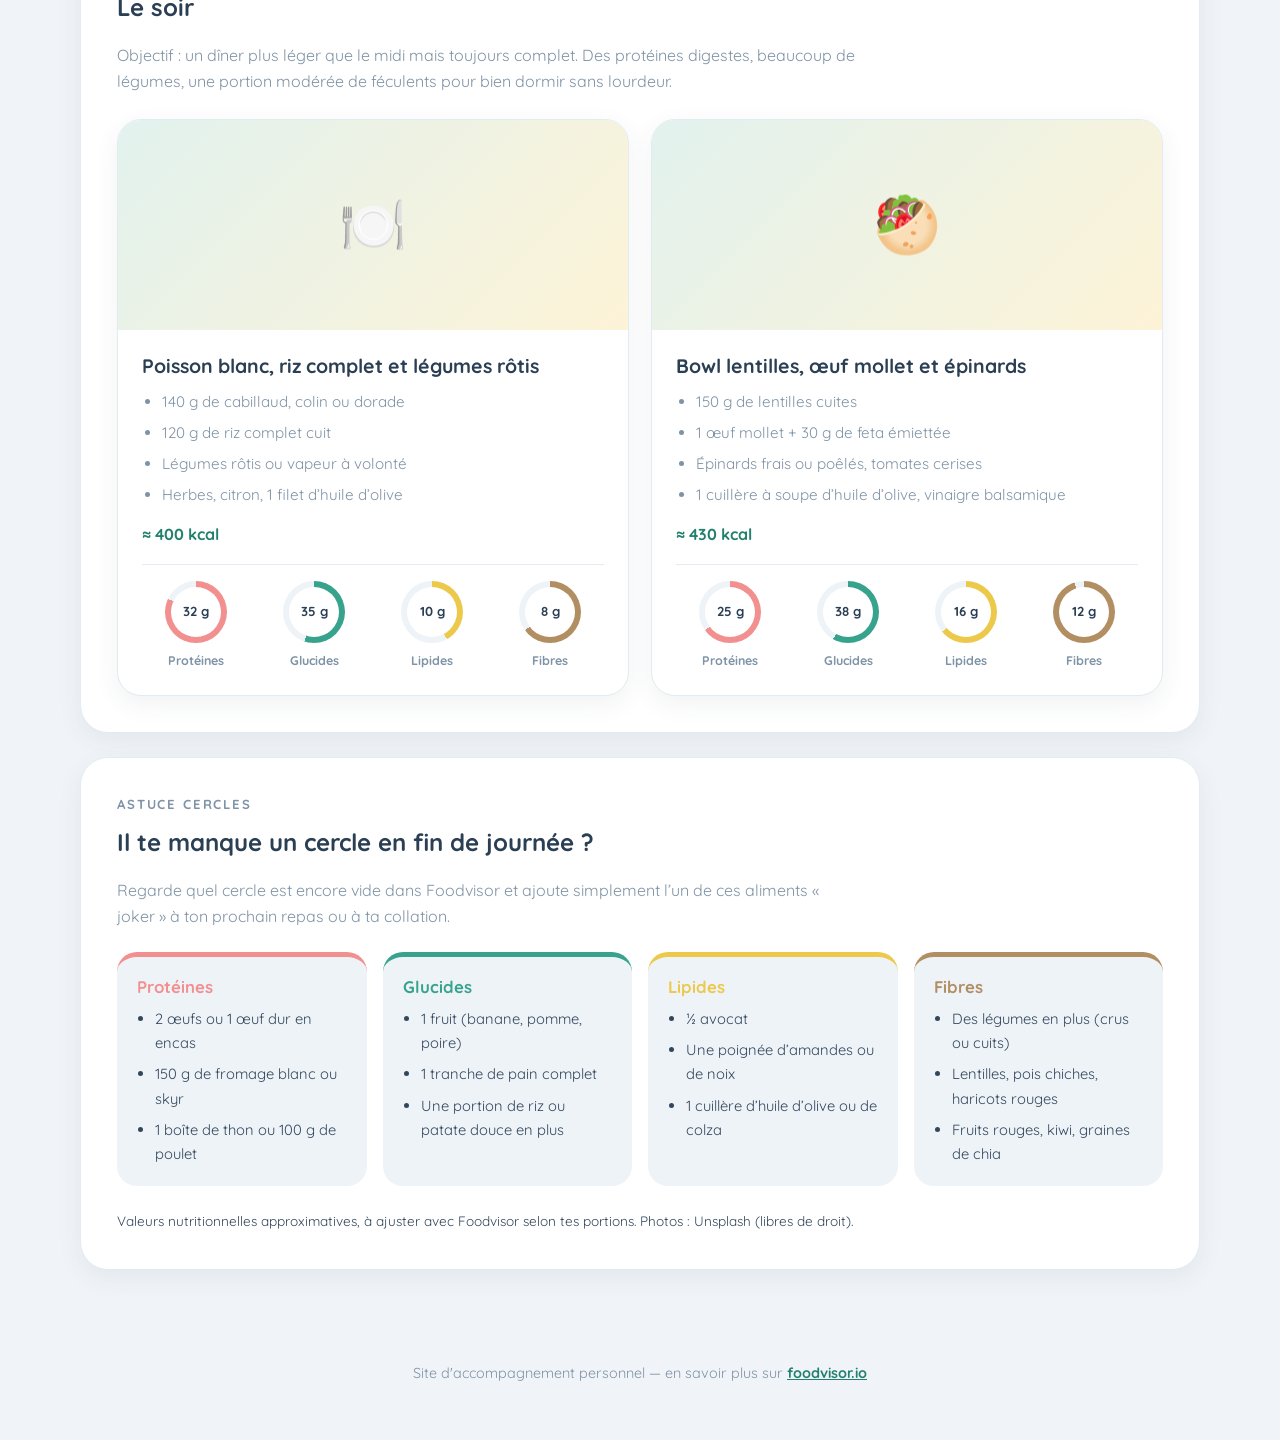
==== commit 4612635c: "Refonte charte app Foodvisor : nouvelle accueil, plats du quotidien, header responsive - Nouvelle ch" ====
--- a/exemples-repas.html
+++ b/exemples-repas.html
@@ -4,21 +4,42 @@
     <meta charset="utf-8" />
     <meta name="viewport" content="width=device-width, initial-scale=1" />
     <title>Exemples de repas équilibrés - Foodvisor</title>
+    <link rel="preconnect" href="https://fonts.googleapis.com" />
+    <link rel="preconnect" href="https://fonts.gstatic.com" crossorigin />
+    <link
+      href="https://fonts.googleapis.com/css2?family=Quicksand:wght@500;600;700&display=swap"
+      rel="stylesheet"
+    />
     <link rel="stylesheet" href="styles.css" />
   </head>
   <body>
     <header class="site-header">
-      <nav class="site-nav" aria-label="Navigation principale">
-        <a class="brand" href="index.html">Foodvisor <span>assistant</span></a>
-        <ul>
-          <li><a href="index.html">Accueil</a></li>
-          <li><a href="exemples-repas.html" aria-current="page">Exemples de repas</a></li>
-        </ul>
-      </nav>
+      <div class="site-nav">
+        <a class="brand" href="index.html">
+          <span class="brand-mark" aria-hidden="true">
+            <svg width="22" height="22" viewBox="0 0 36 36">
+              <circle cx="18" cy="18" r="14" fill="none" stroke="#38a38d" stroke-width="7" stroke-dasharray="35 88" transform="rotate(-90 18 18)" />
+              <circle cx="18" cy="18" r="14" fill="none" stroke="#f28f8f" stroke-width="7" stroke-dasharray="27 88" stroke-dashoffset="-35" transform="rotate(-90 18 18)" />
+              <circle cx="18" cy="18" r="14" fill="none" stroke="#ecc94b" stroke-width="7" stroke-dasharray="26 88" stroke-dashoffset="-62" transform="rotate(-90 18 18)" />
+            </svg>
+          </span>
+          Foodvisor <small>assistant</small>
+        </a>
+        <button class="nav-toggle" type="button" aria-expanded="false" aria-controls="nav-menu" aria-label="Ouvrir le menu">
+          <span></span>
+          <span></span>
+          <span></span>
+        </button>
+        <nav id="nav-menu" class="nav-menu" aria-label="Navigation principale">
+          <a href="index.html">Accueil</a>
+          <a href="plats-du-quotidien.html">Plats du quotidien</a>
+          <a href="exemples-repas.html" aria-current="page">Repas équilibrés</a>
+        </nav>
+      </div>
     </header>
 
     <main class="page-shell">
-      <section class="hero meals-hero" aria-labelledby="page-title">
+      <section class="hero" aria-labelledby="page-title">
         <div>
           <p class="eyebrow">Inspiration repas</p>
           <h1 id="page-title">Des repas simples qui remplissent tous tes cercles</h1>
@@ -28,11 +49,11 @@
             quand l’inspiration manque.
           </p>
         </div>
-        <aside class="progress-card" aria-label="Repères de la journée">
-          <span>Protéines</span>
-          <strong>≈ 100 g / jour</strong>
-          <span>Fibres</span>
-          <strong>≈ 30 g / jour</strong>
+        <aside class="goals-card" aria-label="Repères de la journée">
+          <span>Objectif calorique</span>
+          <strong>2119 kcal / jour</strong>
+          <span>Macros du jour</span>
+          <strong>P 159 · G 201 · L 71 · F 21</strong>
           <span>Répartition</span>
           <strong>4 repas</strong>
         </aside>
@@ -68,19 +89,19 @@
               </ul>
               <p class="meal-kcal">≈ 460 kcal</p>
               <div class="macro-row" role="list" aria-label="Apports nutritionnels">
-                <div class="macro" role="listitem" style="--p: 75; --c: #d95d63">
+                <div class="macro" role="listitem" style="--p: 75; --c: #f28f8f">
                   <span class="ring"><b>22 g</b></span>
                   <span class="macro-label">Protéines</span>
                 </div>
-                <div class="macro" role="listitem" style="--p: 60; --c: #e8a13c">
+                <div class="macro" role="listitem" style="--p: 60; --c: #38a38d">
                   <span class="ring"><b>38 g</b></span>
                   <span class="macro-label">Glucides</span>
                 </div>
-                <div class="macro" role="listitem" style="--p: 80; --c: #7a5cd6">
+                <div class="macro" role="listitem" style="--p: 80; --c: #ecc94b">
                   <span class="ring"><b>20 g</b></span>
                   <span class="macro-label">Lipides</span>
                 </div>
-                <div class="macro" role="listitem" style="--p: 70; --c: #2f8f5b">
+                <div class="macro" role="listitem" style="--p: 70; --c: #b28e63">
                   <span class="ring"><b>9 g</b></span>
                   <span class="macro-label">Fibres</span>
                 </div>
@@ -107,19 +128,19 @@
               </ul>
               <p class="meal-kcal">≈ 390 kcal</p>
               <div class="macro-row" role="list" aria-label="Apports nutritionnels">
-                <div class="macro" role="listitem" style="--p: 70; --c: #d95d63">
+                <div class="macro" role="listitem" style="--p: 70; --c: #f28f8f">
                   <span class="ring"><b>21 g</b></span>
                   <span class="macro-label">Protéines</span>
                 </div>
-                <div class="macro" role="listitem" style="--p: 65; --c: #e8a13c">
+                <div class="macro" role="listitem" style="--p: 65; --c: #38a38d">
                   <span class="ring"><b>42 g</b></span>
                   <span class="macro-label">Glucides</span>
                 </div>
-                <div class="macro" role="listitem" style="--p: 55; --c: #7a5cd6">
+                <div class="macro" role="listitem" style="--p: 55; --c: #ecc94b">
                   <span class="ring"><b>13 g</b></span>
                   <span class="macro-label">Lipides</span>
                 </div>
-                <div class="macro" role="listitem" style="--p: 60; --c: #2f8f5b">
+                <div class="macro" role="listitem" style="--p: 60; --c: #b28e63">
                   <span class="ring"><b>8 g</b></span>
                   <span class="macro-label">Fibres</span>
                 </div>
@@ -158,19 +179,19 @@
               </ul>
               <p class="meal-kcal">≈ 520 kcal</p>
               <div class="macro-row" role="list" aria-label="Apports nutritionnels">
-                <div class="macro" role="listitem" style="--p: 95; --c: #d95d63">
+                <div class="macro" role="listitem" style="--p: 95; --c: #f28f8f">
                   <span class="ring"><b>38 g</b></span>
                   <span class="macro-label">Protéines</span>
                 </div>
-                <div class="macro" role="listitem" style="--p: 70; --c: #e8a13c">
+                <div class="macro" role="listitem" style="--p: 70; --c: #38a38d">
                   <span class="ring"><b>46 g</b></span>
                   <span class="macro-label">Glucides</span>
                 </div>
-                <div class="macro" role="listitem" style="--p: 70; --c: #7a5cd6">
+                <div class="macro" role="listitem" style="--p: 70; --c: #ecc94b">
                   <span class="ring"><b>17 g</b></span>
                   <span class="macro-label">Lipides</span>
                 </div>
-                <div class="macro" role="listitem" style="--p: 80; --c: #2f8f5b">
+                <div class="macro" role="listitem" style="--p: 80; --c: #b28e63">
                   <span class="ring"><b>10 g</b></span>
                   <span class="macro-label">Fibres</span>
                 </div>
@@ -197,19 +218,19 @@
               </ul>
               <p class="meal-kcal">≈ 490 kcal</p>
               <div class="macro-row" role="list" aria-label="Apports nutritionnels">
-                <div class="macro" role="listitem" style="--p: 85; --c: #d95d63">
+                <div class="macro" role="listitem" style="--p: 85; --c: #f28f8f">
                   <span class="ring"><b>33 g</b></span>
                   <span class="macro-label">Protéines</span>
                 </div>
-                <div class="macro" role="listitem" style="--p: 62; --c: #e8a13c">
+                <div class="macro" role="listitem" style="--p: 62; --c: #38a38d">
                   <span class="ring"><b>40 g</b></span>
                   <span class="macro-label">Glucides</span>
                 </div>
-                <div class="macro" role="listitem" style="--p: 78; --c: #7a5cd6">
+                <div class="macro" role="listitem" style="--p: 78; --c: #ecc94b">
                   <span class="ring"><b>20 g</b></span>
                   <span class="macro-label">Lipides</span>
                 </div>
-                <div class="macro" role="listitem" style="--p: 72; --c: #2f8f5b">
+                <div class="macro" role="listitem" style="--p: 72; --c: #b28e63">
                   <span class="ring"><b>9 g</b></span>
                   <span class="macro-label">Fibres</span>
                 </div>
@@ -248,19 +269,19 @@
               </ul>
               <p class="meal-kcal">≈ 160 kcal</p>
               <div class="macro-row" role="list" aria-label="Apports nutritionnels">
-                <div class="macro" role="listitem" style="--p: 45; --c: #d95d63">
+                <div class="macro" role="listitem" style="--p: 45; --c: #f28f8f">
                   <span class="ring"><b>13 g</b></span>
                   <span class="macro-label">Protéines</span>
                 </div>
-                <div class="macro" role="listitem" style="--p: 30; --c: #e8a13c">
+                <div class="macro" role="listitem" style="--p: 30; --c: #38a38d">
                   <span class="ring"><b>18 g</b></span>
                   <span class="macro-label">Glucides</span>
                 </div>
-                <div class="macro" role="listitem" style="--p: 15; --c: #7a5cd6">
+                <div class="macro" role="listitem" style="--p: 15; --c: #ecc94b">
                   <span class="ring"><b>3 g</b></span>
                   <span class="macro-label">Lipides</span>
                 </div>
-                <div class="macro" role="listitem" style="--p: 35; --c: #2f8f5b">
+                <div class="macro" role="listitem" style="--p: 35; --c: #b28e63">
                   <span class="ring"><b>4 g</b></span>
                   <span class="macro-label">Fibres</span>
                 </div>
@@ -286,19 +307,19 @@
               </ul>
               <p class="meal-kcal">≈ 240 kcal</p>
               <div class="macro-row" role="list" aria-label="Apports nutritionnels">
-                <div class="macro" role="listitem" style="--p: 20; --c: #d95d63">
+                <div class="macro" role="listitem" style="--p: 20; --c: #f28f8f">
                   <span class="ring"><b>5 g</b></span>
                   <span class="macro-label">Protéines</span>
                 </div>
-                <div class="macro" role="listitem" style="--p: 42; --c: #e8a13c">
+                <div class="macro" role="listitem" style="--p: 42; --c: #38a38d">
                   <span class="ring"><b>28 g</b></span>
                   <span class="macro-label">Glucides</span>
                 </div>
-                <div class="macro" role="listitem" style="--p: 48; --c: #7a5cd6">
+                <div class="macro" role="listitem" style="--p: 48; --c: #ecc94b">
                   <span class="ring"><b>12 g</b></span>
                   <span class="macro-label">Lipides</span>
                 </div>
-                <div class="macro" role="listitem" style="--p: 40; --c: #2f8f5b">
+                <div class="macro" role="listitem" style="--p: 40; --c: #b28e63">
                   <span class="ring"><b>5 g</b></span>
                   <span class="macro-label">Fibres</span>
                 </div>
@@ -338,19 +359,19 @@
               </ul>
               <p class="meal-kcal">≈ 400 kcal</p>
               <div class="macro-row" role="list" aria-label="Apports nutritionnels">
-                <div class="macro" role="listitem" style="--p: 82; --c: #d95d63">
+                <div class="macro" role="listitem" style="--p: 82; --c: #f28f8f">
                   <span class="ring"><b>32 g</b></span>
                   <span class="macro-label">Protéines</span>
                 </div>
-                <div class="macro" role="listitem" style="--p: 55; --c: #e8a13c">
+                <div class="macro" role="listitem" style="--p: 55; --c: #38a38d">
                   <span class="ring"><b>35 g</b></span>
                   <span class="macro-label">Glucides</span>
                 </div>
-                <div class="macro" role="listitem" style="--p: 42; --c: #7a5cd6">
+                <div class="macro" role="listitem" style="--p: 42; --c: #ecc94b">
                   <span class="ring"><b>10 g</b></span>
                   <span class="macro-label">Lipides</span>
                 </div>
-                <div class="macro" role="listitem" style="--p: 65; --c: #2f8f5b">
+                <div class="macro" role="listitem" style="--p: 65; --c: #b28e63">
                   <span class="ring"><b>8 g</b></span>
                   <span class="macro-label">Fibres</span>
                 </div>
@@ -377,19 +398,19 @@
               </ul>
               <p class="meal-kcal">≈ 430 kcal</p>
               <div class="macro-row" role="list" aria-label="Apports nutritionnels">
-                <div class="macro" role="listitem" style="--p: 65; --c: #d95d63">
+                <div class="macro" role="listitem" style="--p: 65; --c: #f28f8f">
                   <span class="ring"><b>25 g</b></span>
                   <span class="macro-label">Protéines</span>
                 </div>
-                <div class="macro" role="listitem" style="--p: 58; --c: #e8a13c">
+                <div class="macro" role="listitem" style="--p: 58; --c: #38a38d">
                   <span class="ring"><b>38 g</b></span>
                   <span class="macro-label">Glucides</span>
                 </div>
-                <div class="macro" role="listitem" style="--p: 64; --c: #7a5cd6">
+                <div class="macro" role="listitem" style="--p: 64; --c: #ecc94b">
                   <span class="ring"><b>16 g</b></span>
                   <span class="macro-label">Lipides</span>
                 </div>
-                <div class="macro" role="listitem" style="--p: 95; --c: #2f8f5b">
+                <div class="macro" role="listitem" style="--p: 95; --c: #b28e63">
                   <span class="ring"><b>12 g</b></span>
                   <span class="macro-label">Fibres</span>
                 </div>
@@ -409,7 +430,7 @@
           </p>
         </div>
         <div class="missing-grid">
-          <article style="--c: #d95d63">
+          <article style="--c: #f28f8f">
             <h3>Protéines</h3>
             <ul>
               <li>2 œufs ou 1 œuf dur en encas</li>
@@ -417,7 +438,7 @@
               <li>1 boîte de thon ou 100 g de poulet</li>
             </ul>
           </article>
-          <article style="--c: #e8a13c">
+          <article style="--c: #38a38d">
             <h3>Glucides</h3>
             <ul>
               <li>1 fruit (banane, pomme, poire)</li>
@@ -425,7 +446,7 @@
               <li>Une portion de riz ou patate douce en plus</li>
             </ul>
           </article>
-          <article style="--c: #7a5cd6">
+          <article style="--c: #ecc94b">
             <h3>Lipides</h3>
             <ul>
               <li>½ avocat</li>
@@ -433,7 +454,7 @@
               <li>1 cuillère d’huile d’olive ou de colza</li>
             </ul>
           </article>
-          <article style="--c: #2f8f5b">
+          <article style="--c: #b28e63">
             <h3>Fibres</h3>
             <ul>
               <li>Des légumes en plus (crus ou cuits)</li>
@@ -448,5 +469,14 @@
         </p>
       </section>
     </main>
+
+    <footer class="site-footer">
+      <p>
+        Site d'accompagnement personnel — en savoir plus sur
+        <a href="https://www.foodvisor.io/fr/" target="_blank" rel="noopener">foodvisor.io</a>
+      </p>
+    </footer>
+
+    <script src="script.js"></script>
   </body>
 </html>
--- a/styles.css
+++ b/styles.css
@@ -1,14 +1,32 @@
 :root {
   color-scheme: light;
-  --background: #f6fbf7;
+  --bg: #f0f4f8;
   --card: #ffffff;
-  --text: #1b2b22;
-  --muted: #5d6f64;
-  --accent: #2f8f5b;
-  --accent-dark: #196a40;
-  --accent-soft: #e0f3e8;
-  --gold: #f4b740;
-  --shadow: 0 18px 45px rgba(30, 83, 54, 0.12);
+  --text: #33475c;
+  --heading: #2b3f54;
+  --muted: #7f93a6;
+  --line: #e3eaf1;
+  --soft: #eef3f8;
+  --shadow: 0 14px 40px rgba(51, 71, 92, 0.1);
+  --shadow-soft: 0 8px 24px rgba(51, 71, 92, 0.07);
+
+  /* Couleurs macros (charte app Foodvisor) */
+  --lipides: #ecc94b;
+  --proteines: #f28f8f;
+  --glucides: #38a38d;
+  --fibres: #b28e63;
+
+  /* Couleurs repas */
+  --matin: #f2a44e;
+  --midi: #aec93f;
+  --soir: #38a38d;
+  --encas: #9db9dd;
+
+  --accent: #38a38d;
+  --accent-dark: #23806e;
+  --accent-soft: #e2f2ee;
+  --navy: #22384c;
+  --ok: #4cc463;
 }
 
 * {
@@ -17,289 +35,543 @@
 
 body {
   margin: 0;
-  font-family: Inter, ui-sans-serif, system-ui, -apple-system, BlinkMacSystemFont, "Segoe UI", sans-serif;
-  background:
-    radial-gradient(circle at top left, #dff5e6, transparent 34rem),
-    linear-gradient(180deg, #ffffff 0%, var(--background) 48%, #edf7f0 100%);
+  font-family: Quicksand, "Trebuchet MS", ui-rounded, ui-sans-serif, system-ui, -apple-system, "Segoe UI", sans-serif;
+  background: var(--bg);
   color: var(--text);
-  line-height: 1.6;
+  line-height: 1.65;
 }
 
 .page-shell {
   width: min(1120px, calc(100% - 32px));
   margin: 0 auto;
-  padding: 56px 0;
-}
+  padding: 40px 0 64px;
+}
+
+h1,
+h2,
+h3 {
+  margin-top: 0;
+  color: var(--heading);
+  line-height: 1.2;
+  font-weight: 700;
+}
+
+p {
+  margin-top: 0;
+}
+
+.eyebrow {
+  margin: 0 0 12px;
+  color: var(--accent-dark);
+  font-size: 0.82rem;
+  font-weight: 700;
+  letter-spacing: 0.14em;
+  text-transform: uppercase;
+}
+
+/* ---------- Header / navigation ---------- */
 
 .site-header {
   position: sticky;
   top: 0;
-  z-index: 20;
-  border-bottom: 1px solid rgba(47, 143, 91, 0.14);
-  background: rgba(255, 255, 255, 0.9);
-  backdrop-filter: blur(10px);
+  z-index: 40;
+  border-bottom: 1px solid var(--line);
+  background: rgba(255, 255, 255, 0.92);
+  backdrop-filter: blur(12px);
 }
 
 .site-nav {
+  position: relative;
   display: flex;
   align-items: center;
   justify-content: space-between;
   gap: 16px;
   width: min(1120px, calc(100% - 32px));
   margin: 0 auto;
-  padding: 14px 0;
+  padding: 12px 0;
 }
 
 .brand {
-  color: var(--accent-dark);
+  display: inline-flex;
+  align-items: center;
+  gap: 10px;
+  color: var(--navy);
   font-size: 1.15rem;
-  font-weight: 800;
+  font-weight: 700;
   text-decoration: none;
 }
 
-.brand span {
-  color: var(--muted);
+.brand-mark {
+  display: grid;
+  flex: none;
+  place-items: center;
+  width: 38px;
+  height: 38px;
+  border-radius: 12px;
+  background: var(--accent-soft);
+}
+
+.brand-mark svg {
+  display: block;
+}
+
+.brand small {
+  color: var(--muted);
+  font-size: 0.95rem;
   font-weight: 600;
 }
 
-.site-nav ul {
+.nav-menu {
   display: flex;
-  gap: 8px;
-  margin: 0;
-  padding: 0;
-  list-style: none;
-}
-
-.site-nav ul a {
+  align-items: center;
+  gap: 6px;
+}
+
+.nav-menu a {
   display: inline-block;
-  padding: 8px 16px;
+  padding: 9px 16px;
   border-radius: 999px;
   color: var(--text);
-  font-weight: 700;
+  font-weight: 600;
   text-decoration: none;
-}
-
-.site-nav ul a:hover {
-  background: var(--accent-soft);
-  color: var(--accent-dark);
-}
-
-.site-nav ul a[aria-current="page"] {
-  background: var(--accent-dark);
+  transition: background 0.2s ease, color 0.2s ease;
+}
+
+.nav-menu a:hover {
+  background: var(--soft);
+  color: var(--navy);
+}
+
+.nav-menu a[aria-current="page"] {
+  background: var(--navy);
   color: #ffffff;
 }
 
-.hero,
-.section-card,
-.method {
-  border: 1px solid rgba(47, 143, 91, 0.12);
-  border-radius: 32px;
-  background: rgba(255, 255, 255, 0.86);
-  box-shadow: var(--shadow);
-}
+.nav-toggle {
+  display: none;
+  flex-direction: column;
+  justify-content: center;
+  gap: 5px;
+  width: 44px;
+  height: 44px;
+  padding: 10px;
+  border: 1px solid var(--line);
+  border-radius: 12px;
+  background: var(--card);
+  cursor: pointer;
+}
+
+.nav-toggle span {
+  display: block;
+  height: 2.5px;
+  border-radius: 2px;
+  background: var(--navy);
+  transition: transform 0.3s ease, opacity 0.2s ease;
+}
+
+.site-header.open .nav-toggle span:nth-child(1) {
+  transform: translateY(7.5px) rotate(45deg);
+}
+
+.site-header.open .nav-toggle span:nth-child(2) {
+  opacity: 0;
+}
+
+.site-header.open .nav-toggle span:nth-child(3) {
+  transform: translateY(-7.5px) rotate(-45deg);
+}
+
+@media (max-width: 860px) {
+  .nav-toggle {
+    display: flex;
+  }
+
+  .nav-menu {
+    position: absolute;
+    top: calc(100% + 10px);
+    left: 0;
+    right: 0;
+    flex-direction: column;
+    align-items: stretch;
+    gap: 4px;
+    padding: 12px;
+    border: 1px solid var(--line);
+    border-radius: 20px;
+    background: var(--card);
+    box-shadow: var(--shadow);
+    opacity: 0;
+    transform: translateY(-14px);
+    pointer-events: none;
+    transition: opacity 0.28s ease, transform 0.28s ease;
+  }
+
+  .site-header.open .nav-menu {
+    opacity: 1;
+    transform: translateY(0);
+    pointer-events: auto;
+  }
+
+  .nav-menu a {
+    padding: 13px 18px;
+    border-radius: 14px;
+    text-align: left;
+    font-size: 1.02rem;
+  }
+}
+
+/* ---------- Blocs génériques ---------- */
+
+.card {
+  border: 1px solid var(--line);
+  border-radius: 28px;
+  background: var(--card);
+  box-shadow: var(--shadow-soft);
+}
+
+.section-card {
+  margin-top: 24px;
+  padding: 36px;
+  border: 1px solid var(--line);
+  border-radius: 28px;
+  background: var(--card);
+  box-shadow: var(--shadow-soft);
+}
+
+.section-card > p,
+.section-card li {
+  color: var(--text);
+}
+
+.lead {
+  color: var(--muted);
+  font-size: 1.08rem;
+}
+
+/* ---------- Hero ---------- */
 
 .hero {
   display: grid;
-  grid-template-columns: minmax(0, 1fr) 280px;
-  gap: 32px;
+  grid-template-columns: minmax(0, 1.15fr) minmax(300px, 0.85fr);
+  gap: 40px;
   align-items: center;
   padding: 48px;
-  background: linear-gradient(135deg, #ffffff 0%, #edf9f1 100%);
-}
-
-.eyebrow {
-  margin: 0 0 12px;
-  color: var(--accent);
-  font-weight: 800;
-  letter-spacing: 0.12em;
-  text-transform: uppercase;
-}
-
-h1,
-h2,
-h3 {
-  line-height: 1.15;
-}
-
-h1 {
-  max-width: 760px;
-  margin: 0;
-  font-size: clamp(2.2rem, 5.5vw, 4.3rem);
-}
-
-h2,
-h3,
-p {
-  margin-top: 0;
-}
-
-.intro,
-.section-card p,
-.analysis-card p,
-.question-list p {
-  color: var(--muted);
-}
-
-.intro {
-  max-width: 760px;
-  margin-bottom: 0;
-  font-size: 1.2rem;
-}
-
-.progress-card {
-  display: grid;
-  gap: 8px;
-  padding: 26px;
-  border-radius: 24px;
-  background: #183b28;
-  color: #dcefe4;
-}
-
-.progress-card strong {
-  margin-bottom: 10px;
-  color: #ffffff;
-  font-size: 2rem;
-  line-height: 1;
-}
-
-.progress-card span {
-  font-size: 0.82rem;
-  font-weight: 800;
-  letter-spacing: 0.08em;
-  text-transform: uppercase;
-}
-
-.section-card {
-  display: grid;
-  grid-template-columns: minmax(0, 1fr) minmax(280px, 420px);
-  gap: 28px;
-  align-items: center;
-  margin-top: 28px;
-  padding: 34px;
-}
-
-.check-list,
-ul {
-  margin: 0;
-  padding-left: 20px;
-  color: var(--muted);
-}
-
-.check-list li + li,
-li + li {
-  margin-top: 10px;
-}
-
-.analysis-grid {
-  display: grid;
-  grid-template-columns: repeat(2, minmax(0, 1fr));
-  gap: 24px;
-  margin-top: 28px;
-}
-
-.analysis-card {
-  padding: 28px;
-  border: 1px solid rgba(47, 143, 91, 0.14);
-  border-radius: 24px;
-  background: var(--card);
-  box-shadow: 0 10px 30px rgba(30, 83, 54, 0.08);
-}
-
-.analysis-card h2 {
+  border: 1px solid var(--line);
+  border-radius: 32px;
+  background: linear-gradient(135deg, #ffffff 0%, #e9f4f1 100%);
+  box-shadow: var(--shadow);
+}
+
+.hero h1 {
   margin-bottom: 16px;
-  color: #183b28;
-  font-size: 1.35rem;
-}
-
-.analysis-card.highlight {
-  grid-column: span 2;
-  background: linear-gradient(135deg, #ffffff 0%, #fff8e8 100%);
-}
-
-.tip {
-  border-left: 4px solid var(--gold);
-  padding: 12px 14px;
-  border-radius: 12px;
-  background: #fff4d8;
-  color: #5f4312 !important;
-  font-weight: 700;
-}
-
-.method {
-  margin-top: 28px;
-  padding: 34px;
-}
-
-.question-list {
-  display: grid;
-  grid-template-columns: repeat(5, minmax(0, 1fr));
-  gap: 16px;
-  margin-top: 22px;
-}
-
-.question-list article {
-  padding: 20px;
-  border-radius: 20px;
-  background: var(--accent-soft);
-}
-
-.question-list span {
-  display: inline-grid;
-  width: 36px;
-  height: 36px;
-  margin-bottom: 14px;
-  place-items: center;
-  border-radius: 50%;
-  background: var(--accent-dark);
-  color: #ffffff;
-  font-weight: 800;
-}
-
-.question-list h3 {
-  margin-bottom: 8px;
-  font-size: 1rem;
-}
-
-.question-list p {
-  margin-bottom: 0;
-  font-size: 0.94rem;
-}
-
-.subscription {
-  background: linear-gradient(135deg, #193c29 0%, #2f8f5b 100%);
-  color: #ffffff;
-}
-
-.subscription .eyebrow,
-.subscription p {
-  color: #dff5e6;
-}
-
-.cta {
-  justify-self: end;
+  font-size: clamp(1.9rem, 4.6vw, 3.1rem);
+}
+
+.hero .intro {
+  margin-bottom: 24px;
+  color: var(--muted);
+  font-size: 1.12rem;
+}
+
+.hero-actions {
+  display: flex;
+  flex-wrap: wrap;
+  gap: 12px;
+}
+
+.btn {
   display: inline-flex;
   align-items: center;
   justify-content: center;
-  min-height: 52px;
-  padding: 0 22px;
+  min-height: 50px;
+  padding: 0 24px;
   border-radius: 999px;
+  font-weight: 700;
+  text-decoration: none;
+  transition: transform 0.15s ease, box-shadow 0.15s ease;
+}
+
+.btn:hover {
+  transform: translateY(-2px);
+}
+
+.btn-primary {
+  background: var(--navy);
+  color: #ffffff;
+  box-shadow: 0 10px 24px rgba(34, 56, 76, 0.28);
+}
+
+.btn-secondary {
+  border: 1.5px solid var(--line);
+  background: var(--card);
+  color: var(--navy);
+}
+
+/* Mini écran "app" recréé en CSS */
+
+.app-card {
+  display: grid;
+  gap: 18px;
+  justify-items: center;
+  padding: 28px 26px;
+  border: 1px solid var(--line);
+  border-radius: 32px;
+  background: var(--card);
+  box-shadow: var(--shadow);
+}
+
+.app-card h3 {
+  margin: 0;
+  font-size: 1.02rem;
+}
+
+.donut {
+  position: relative;
+  display: grid;
+  place-items: center;
+}
+
+.donut svg {
+  display: block;
+  transform: rotate(-90deg);
+}
+
+.donut-center {
+  position: absolute;
+  color: var(--heading);
+  font-size: 1.5rem;
+  font-weight: 700;
+}
+
+.gauge-list {
+  display: grid;
+  gap: 12px;
+  width: 100%;
+}
+
+.gauge {
+  display: grid;
+  gap: 6px;
+}
+
+.gauge-top {
+  display: flex;
+  justify-content: space-between;
+  gap: 12px;
+  font-size: 0.9rem;
+  font-weight: 700;
+}
+
+.gauge-top strong {
+  color: var(--heading);
+}
+
+.gauge-top span {
+  color: var(--c);
+}
+
+.gauge-bar {
+  height: 10px;
+  border-radius: 999px;
+  background: var(--soft);
+  overflow: hidden;
+}
+
+.gauge-bar i {
+  display: block;
+  width: calc(var(--p) * 1%);
+  height: 100%;
+  border-radius: 999px;
+  background: var(--c);
+}
+
+/* ---------- Page d'accueil : article ---------- */
+
+.feature-grid {
+  display: grid;
+  grid-template-columns: repeat(4, minmax(0, 1fr));
+  gap: 14px;
+  margin-top: 22px;
+}
+
+.feature-grid article {
+  padding: 20px;
+  border-radius: 20px;
+  background: var(--soft);
+  text-align: center;
+}
+
+.feature-grid .icon {
+  display: grid;
+  place-items: center;
+  width: 52px;
+  height: 52px;
+  margin: 0 auto 12px;
+  border-radius: 16px;
+  background: var(--card);
+  font-size: 1.5rem;
+  box-shadow: var(--shadow-soft);
+}
+
+.feature-grid h3 {
+  margin-bottom: 6px;
+  font-size: 1rem;
+}
+
+.feature-grid p {
+  margin: 0;
+  color: var(--muted);
+  font-size: 0.9rem;
+}
+
+.chip-list {
+  display: flex;
+  flex-wrap: wrap;
+  gap: 10px;
+  margin: 18px 0 0;
+  padding: 0;
+  list-style: none;
+}
+
+.chip-list li {
+  padding: 9px 16px;
+  border: 1px solid var(--line);
+  border-radius: 999px;
+  background: var(--soft);
+  font-size: 0.92rem;
+  font-weight: 600;
+}
+
+.split {
+  display: grid;
+  grid-template-columns: repeat(2, minmax(0, 1fr));
+  gap: 20px;
+  align-items: start;
+}
+
+.plan-grid {
+  display: grid;
+  grid-template-columns: repeat(2, minmax(0, 1fr));
+  gap: 20px;
+  margin-top: 22px;
+}
+
+.plan {
+  padding: 26px;
+  border: 1px solid var(--line);
+  border-radius: 24px;
+  background: var(--soft);
+}
+
+.plan.premium {
+  border: 1.5px solid var(--accent);
+  background: linear-gradient(160deg, #ffffff 0%, var(--accent-soft) 100%);
+}
+
+.plan .price-tag {
+  display: inline-block;
+  margin-bottom: 12px;
+  padding: 5px 14px;
+  border-radius: 999px;
+  background: var(--navy);
+  color: #fff;
+  font-size: 0.78rem;
+  font-weight: 700;
+  letter-spacing: 0.08em;
+  text-transform: uppercase;
+}
+
+.plan.premium .price-tag {
+  background: var(--accent-dark);
+}
+
+.plan ul {
+  margin: 0;
+  padding-left: 20px;
+}
+
+.plan li + li {
+  margin-top: 8px;
+}
+
+.check-list {
+  display: grid;
+  gap: 10px;
+  margin: 18px 0 0;
+  padding: 0;
+  list-style: none;
+}
+
+.check-list li {
+  position: relative;
+  padding: 12px 16px 12px 44px;
+  border-radius: 14px;
+  background: var(--soft);
+  font-weight: 600;
+}
+
+.check-list li::before {
+  content: "✓";
+  position: absolute;
+  left: 12px;
+  top: 50%;
+  display: grid;
+  place-items: center;
+  width: 22px;
+  height: 22px;
+  border-radius: 50%;
+  background: var(--ok);
+  color: #fff;
+  font-size: 0.8rem;
+  font-weight: 800;
+  transform: translateY(-50%);
+}
+
+.notice {
+  padding: 16px 18px;
+  border-left: 4px solid var(--lipides);
+  border-radius: 14px;
+  background: #fdf7e3;
+  color: #6b5a1e;
+  font-weight: 600;
+}
+
+.avis {
+  background: linear-gradient(135deg, var(--navy) 0%, #2f5a55 100%);
+  color: #e8f2ee;
+}
+
+.avis h2,
+.avis .eyebrow {
+  color: #ffffff;
+}
+
+.avis .eyebrow {
+  color: #9fd8c9;
+}
+
+.avis p {
+  color: #d5e6e0;
+}
+
+.avis .btn-primary {
   background: #ffffff;
-  color: var(--accent-dark);
-  font-weight: 800;
-  text-decoration: none;
-}
+  color: var(--navy);
+  box-shadow: none;
+}
+
+/* ---------- Pages repas (communs) ---------- */
 
 .meal-block {
-  margin-top: 28px;
-  padding: 34px;
-  border: 1px solid rgba(47, 143, 91, 0.12);
-  border-radius: 32px;
-  background: rgba(255, 255, 255, 0.86);
-  box-shadow: var(--shadow);
+  margin-top: 24px;
+  padding: 36px;
+  border: 1px solid var(--line);
+  border-radius: 28px;
+  background: var(--card);
+  box-shadow: var(--shadow-soft);
 }
 
 .meal-block-head {
-  max-width: 720px;
+  max-width: 740px;
 }
 
 .meal-block-head p {
@@ -314,16 +586,16 @@
   border-radius: 999px;
   background: var(--accent-soft);
   color: var(--accent-dark);
-  font-size: 0.82rem;
-  font-weight: 800;
-  letter-spacing: 0.08em;
+  font-size: 0.8rem;
+  font-weight: 700;
+  letter-spacing: 0.1em;
   text-transform: uppercase;
 }
 
 .meal-grid {
   display: grid;
   grid-template-columns: repeat(2, minmax(0, 1fr));
-  gap: 24px;
+  gap: 22px;
   margin-top: 24px;
 }
 
@@ -331,15 +603,15 @@
   overflow: hidden;
   display: flex;
   flex-direction: column;
-  border: 1px solid rgba(47, 143, 91, 0.14);
+  border: 1px solid var(--line);
   border-radius: 24px;
   background: var(--card);
-  box-shadow: 0 10px 30px rgba(30, 83, 54, 0.08);
+  box-shadow: var(--shadow-soft);
 }
 
 .meal-photo {
   position: relative;
-  height: 220px;
+  height: 210px;
   margin: 0;
   background: linear-gradient(135deg, var(--accent-soft) 0%, #fdf3d7 100%);
 }
@@ -370,12 +642,11 @@
 
 .meal-body h3 {
   margin-bottom: 12px;
-  color: #183b28;
-  font-size: 1.25rem;
+  font-size: 1.22rem;
 }
 
 .meal-ingredients {
-  margin-bottom: 14px;
+  margin: 0 0 14px;
   padding-left: 20px;
   color: var(--muted);
   font-size: 0.95rem;
@@ -388,7 +659,7 @@
 .meal-kcal {
   margin: auto 0 16px;
   color: var(--accent-dark);
-  font-weight: 800;
+  font-weight: 700;
 }
 
 .macro-row {
@@ -396,7 +667,7 @@
   grid-template-columns: repeat(4, minmax(0, 1fr));
   gap: 10px;
   padding-top: 16px;
-  border-top: 1px solid rgba(47, 143, 91, 0.14);
+  border-top: 1px solid var(--line);
 }
 
 .macro {
@@ -413,7 +684,7 @@
   width: 62px;
   height: 62px;
   border-radius: 50%;
-  background: conic-gradient(var(--c) calc(var(--p) * 1%), #e9f1ec 0);
+  background: conic-gradient(var(--c) calc(var(--p) * 1%), var(--soft) 0);
 }
 
 .ring::before {
@@ -426,8 +697,9 @@
 
 .ring b {
   position: relative;
+  color: var(--heading);
   font-size: 0.82rem;
-  font-weight: 800;
+  font-weight: 700;
 }
 
 .macro-label {
@@ -435,13 +707,182 @@
   font-size: 0.78rem;
   font-weight: 700;
 }
+
+/* Encadré objectifs personnels */
+
+.goals-card {
+  display: grid;
+  gap: 8px;
+  padding: 26px;
+  border-radius: 24px;
+  background: var(--navy);
+  color: #dce9f2;
+}
+
+.goals-card span {
+  font-size: 0.78rem;
+  font-weight: 700;
+  letter-spacing: 0.09em;
+  text-transform: uppercase;
+}
+
+.goals-card strong {
+  margin-bottom: 8px;
+  color: #ffffff;
+  font-size: 1.6rem;
+  line-height: 1.1;
+}
+
+/* ---------- Page plats du quotidien ---------- */
+
+.targets-grid {
+  display: grid;
+  grid-template-columns: repeat(4, minmax(0, 1fr));
+  gap: 14px;
+  margin-top: 22px;
+}
+
+.target {
+  padding: 18px;
+  border-radius: 20px;
+  background: var(--soft);
+  border-top: 5px solid var(--c);
+}
+
+.target strong {
+  display: block;
+  color: var(--heading);
+  font-size: 1.3rem;
+}
+
+.target span {
+  color: var(--muted);
+  font-size: 0.88rem;
+  font-weight: 700;
+}
+
+.dish-grid {
+  display: grid;
+  grid-template-columns: repeat(2, minmax(0, 1fr));
+  gap: 22px;
+  margin-top: 24px;
+}
+
+.dish-card {
+  display: flex;
+  flex-direction: column;
+  padding: 26px;
+  border: 1px solid var(--line);
+  border-radius: 24px;
+  background: var(--card);
+  box-shadow: var(--shadow-soft);
+}
+
+.dish-head {
+  display: flex;
+  align-items: center;
+  gap: 16px;
+  margin-bottom: 14px;
+}
+
+.dish-icon {
+  display: grid;
+  flex: none;
+  place-items: center;
+  width: 62px;
+  height: 62px;
+  border-radius: 20px;
+  background: var(--soft);
+  font-size: 2rem;
+}
+
+.dish-head h3 {
+  margin: 0 0 2px;
+  font-size: 1.2rem;
+}
+
+.dish-head p {
+  margin: 0;
+  color: var(--muted);
+  font-size: 0.9rem;
+}
+
+.dish-budget {
+  display: grid;
+  gap: 6px;
+  margin-bottom: 14px;
+}
+
+.dish-budget .gauge-top {
+  font-size: 0.88rem;
+}
+
+.macro-chips {
+  display: flex;
+  flex-wrap: wrap;
+  gap: 8px;
+  margin-bottom: 16px;
+}
+
+.macro-chips span {
+  display: inline-flex;
+  align-items: center;
+  gap: 7px;
+  padding: 6px 12px;
+  border: 1px solid var(--line);
+  border-radius: 999px;
+  background: var(--card);
+  font-size: 0.85rem;
+  font-weight: 700;
+}
+
+.macro-chips i {
+  width: 10px;
+  height: 10px;
+  border-radius: 50%;
+  background: var(--c);
+}
+
+.dish-tip {
+  margin-top: auto;
+  padding: 14px 16px;
+  border-radius: 16px;
+  background: var(--accent-soft);
+  color: var(--accent-dark);
+  font-size: 0.95rem;
+  font-weight: 600;
+}
+
+.dish-tip strong {
+  display: block;
+  margin-bottom: 4px;
+  color: var(--accent-dark);
+  font-size: 0.8rem;
+  letter-spacing: 0.09em;
+  text-transform: uppercase;
+}
+
+.dish-tip.warn {
+  background: #fdf1ec;
+  color: #a4552f;
+}
+
+.dish-tip.warn strong {
+  color: #a4552f;
+}
+
+/* Astuce cercles / jokers */
 
 .missing-macros {
   display: block;
 }
 
 .missing-intro {
-  max-width: 720px;
+  max-width: 740px;
+}
+
+.missing-intro p {
+  color: var(--muted);
 }
 
 .missing-grid {
@@ -455,7 +896,7 @@
   padding: 20px;
   border-top: 5px solid var(--c);
   border-radius: 20px;
-  background: var(--accent-soft);
+  background: var(--soft);
 }
 
 .missing-grid h3 {
@@ -465,7 +906,14 @@
 }
 
 .missing-grid ul {
+  margin: 0;
+  padding-left: 18px;
+  color: var(--text);
   font-size: 0.92rem;
+}
+
+.missing-grid li + li {
+  margin-top: 7px;
 }
 
 .photo-credit {
@@ -474,66 +922,65 @@
   font-size: 0.85rem;
 }
 
+/* ---------- Pied de page ---------- */
+
+.site-footer {
+  padding: 28px 0 40px;
+  color: var(--muted);
+  font-size: 0.9rem;
+  text-align: center;
+}
+
+.site-footer a {
+  color: var(--accent-dark);
+  font-weight: 700;
+}
+
+/* ---------- Responsive ---------- */
+
 @media (max-width: 900px) {
   .hero,
-  .section-card,
-  .analysis-card.highlight,
-  .subscription {
+  .split,
+  .plan-grid,
+  .meal-grid,
+  .dish-grid {
     grid-template-columns: 1fr;
   }
 
-  .analysis-card.highlight {
-    grid-column: auto;
-  }
-
-  .question-list {
-    grid-template-columns: repeat(2, minmax(0, 1fr));
-  }
-
-  .cta {
-    justify-self: start;
-  }
-
-  .meal-grid {
-    grid-template-columns: 1fr;
-  }
-
+  .feature-grid,
+  .targets-grid,
   .missing-grid {
     grid-template-columns: repeat(2, minmax(0, 1fr));
   }
 }
 
-@media (max-width: 760px) {
+@media (max-width: 620px) {
   .page-shell {
-    width: min(100% - 20px, 680px);
-    padding: 24px 0;
-  }
-
-  .hero,
+    padding: 20px 0 48px;
+  }
+
+  .hero {
+    padding: 28px;
+    border-radius: 26px;
+  }
+
   .section-card,
-  .method {
-    padding: 26px;
-    border-radius: 24px;
-  }
-
-  .analysis-grid,
-  .question-list,
+  .meal-block {
+    padding: 24px;
+    border-radius: 22px;
+  }
+
+  .feature-grid,
+  .targets-grid,
   .missing-grid {
     grid-template-columns: 1fr;
   }
 
-  .site-nav {
-    flex-direction: column;
-    gap: 8px;
-    padding: 12px 0;
-  }
-
-  .meal-block {
-    padding: 26px;
-    border-radius: 24px;
-  }
-
   .macro-row {
     grid-template-columns: repeat(2, minmax(0, 1fr));
   }
-}
+
+  .dish-card {
+    padding: 20px;
+  }
+}
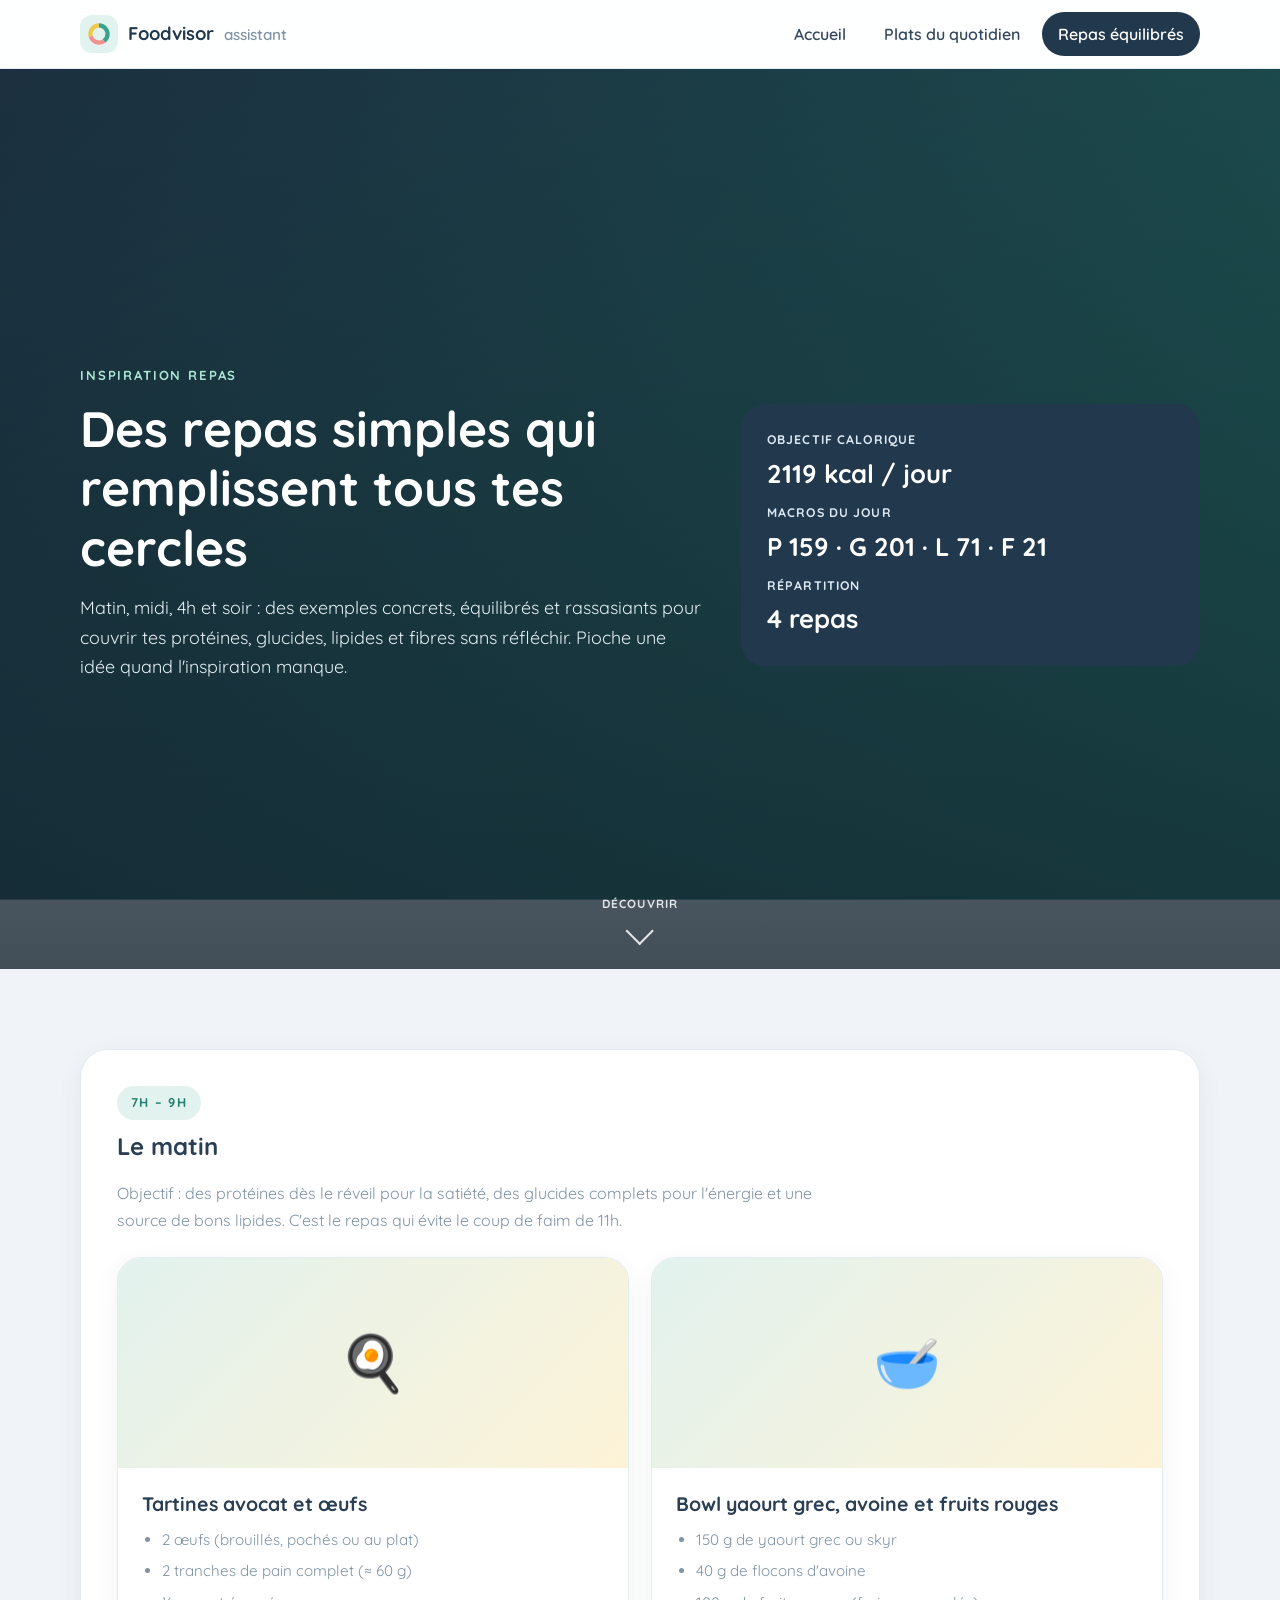
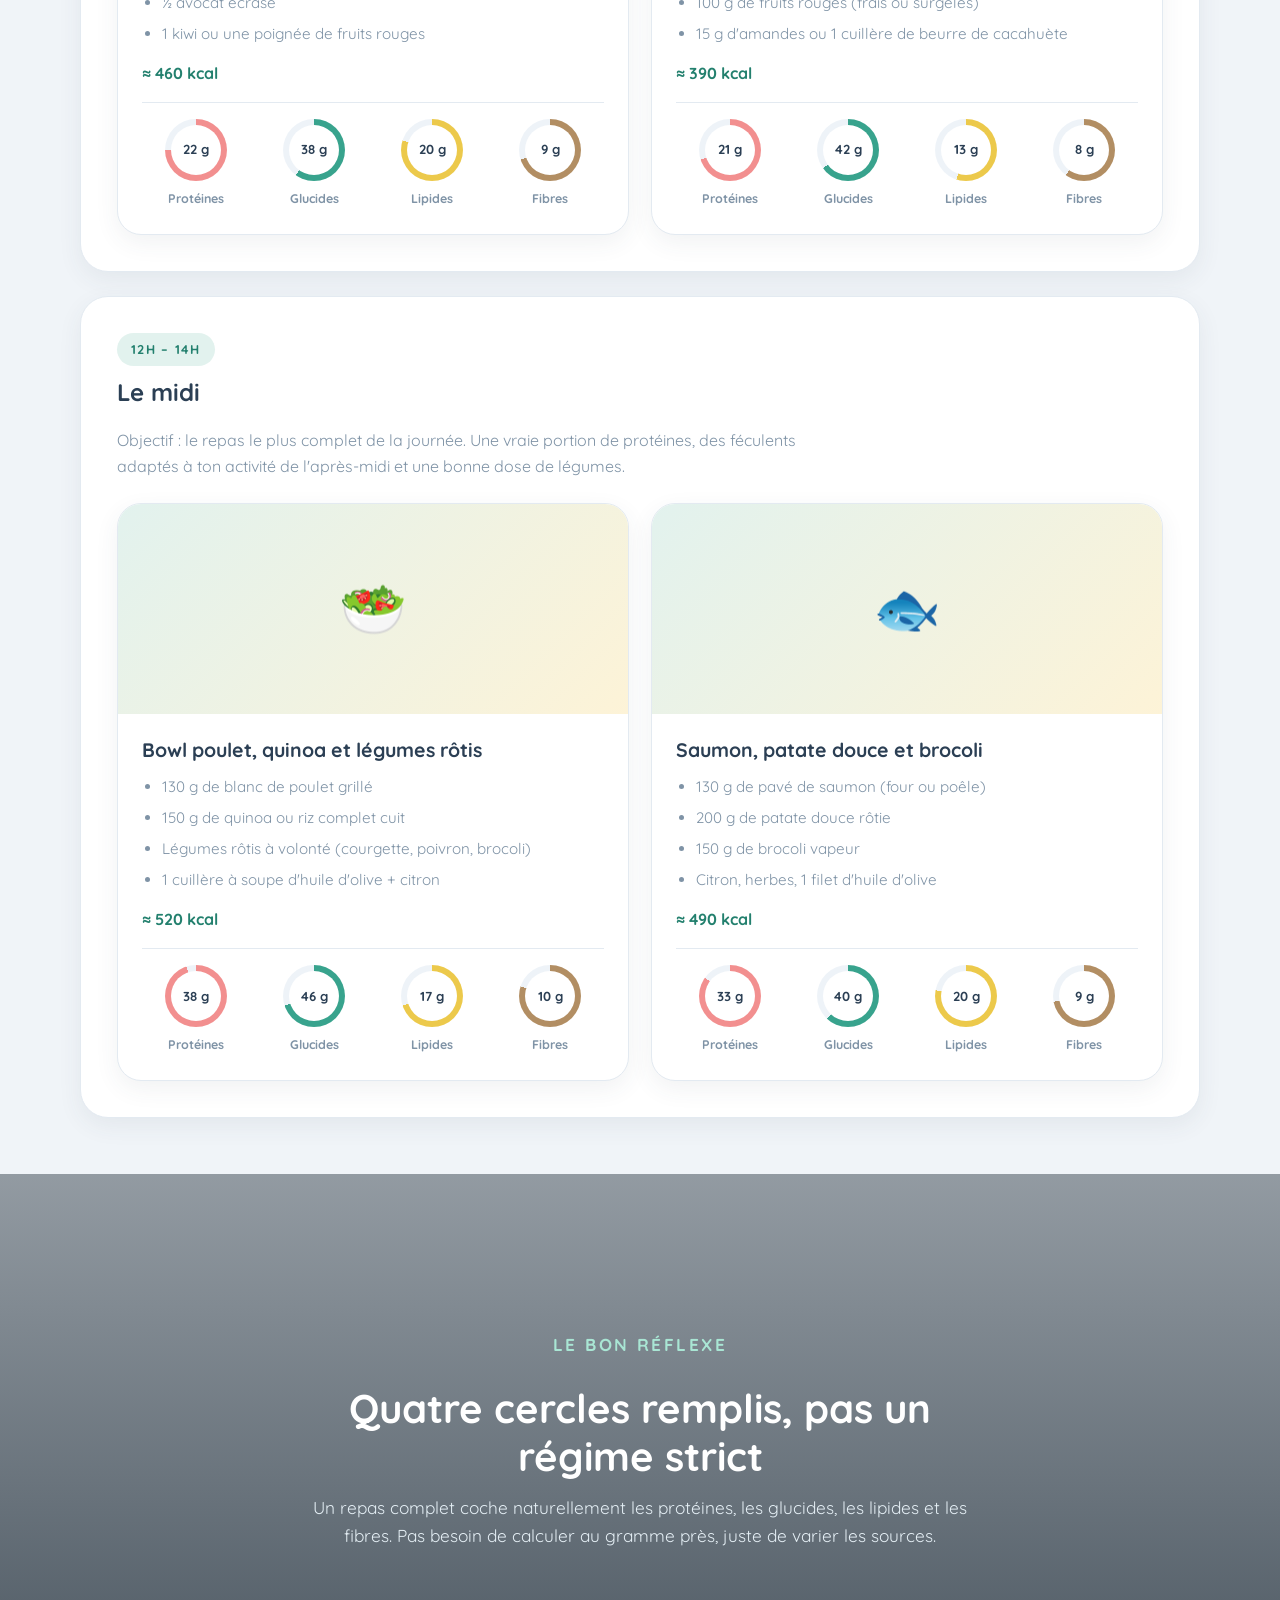
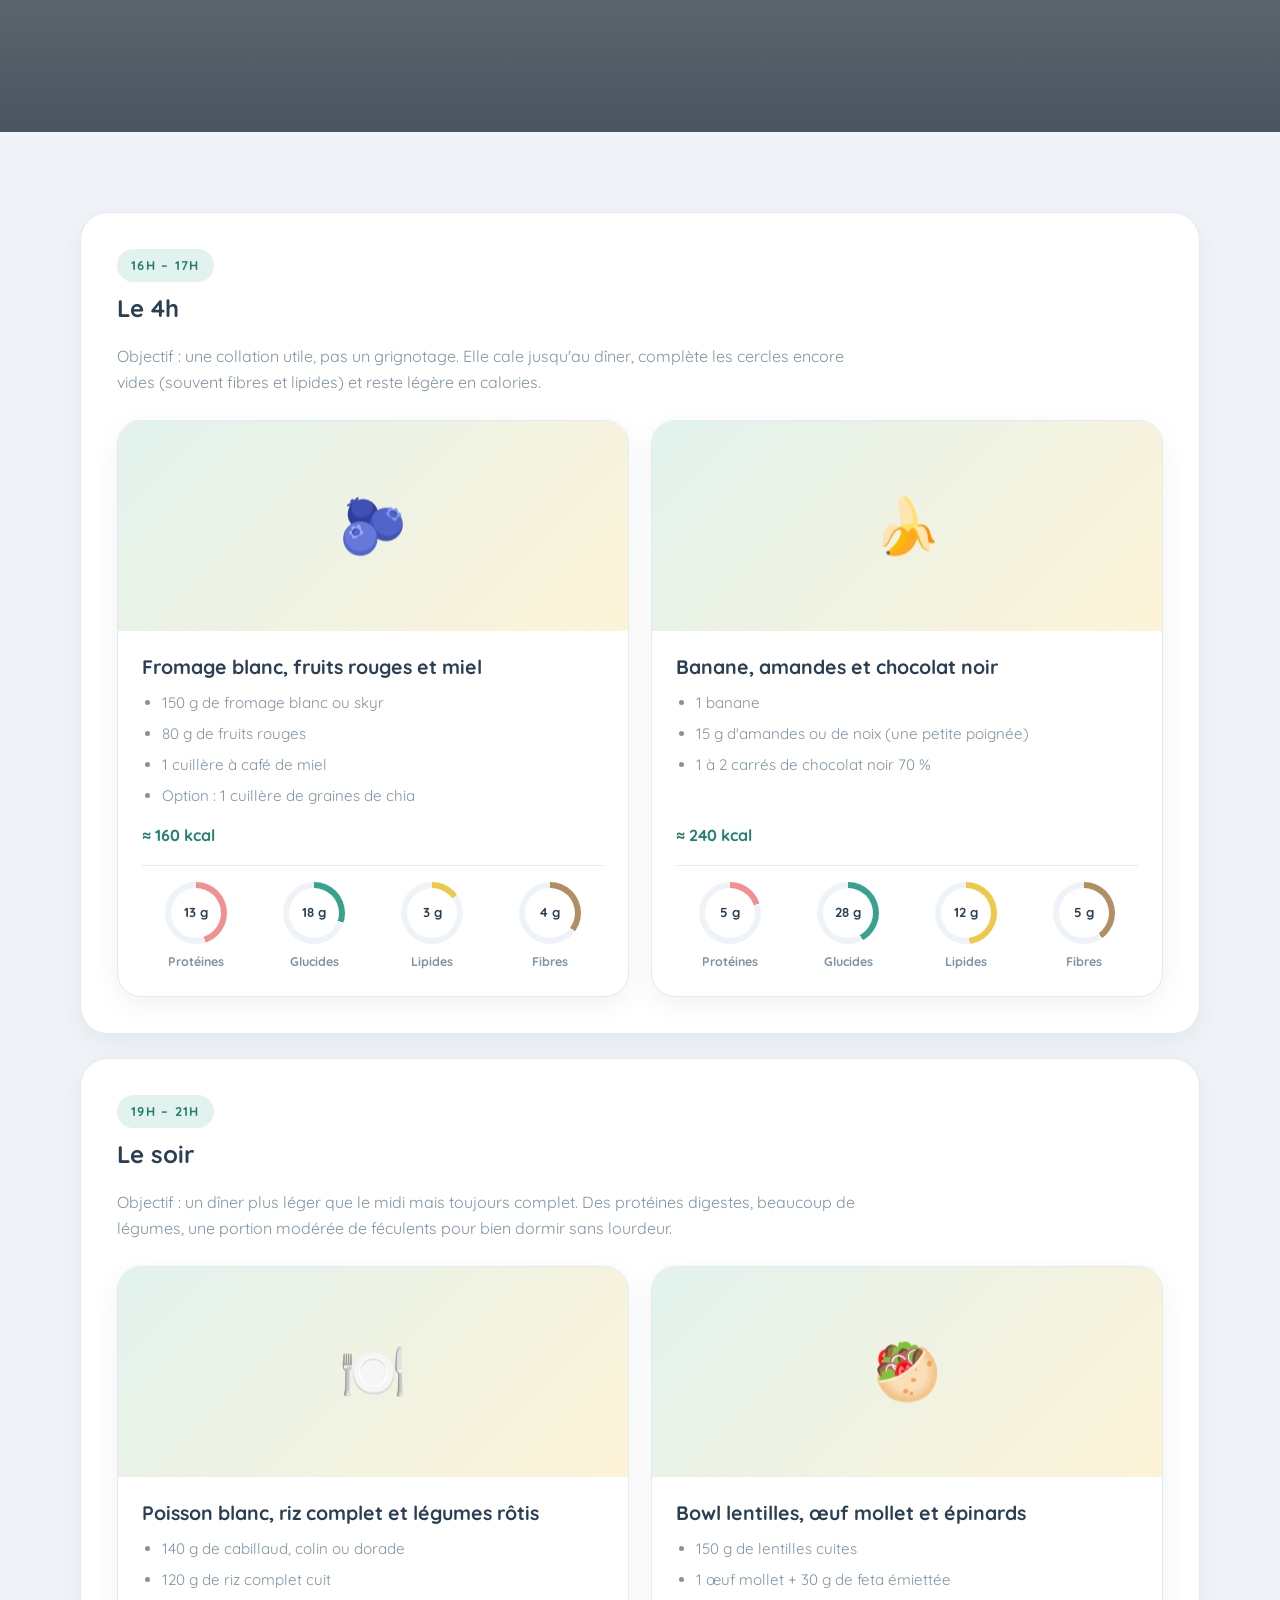
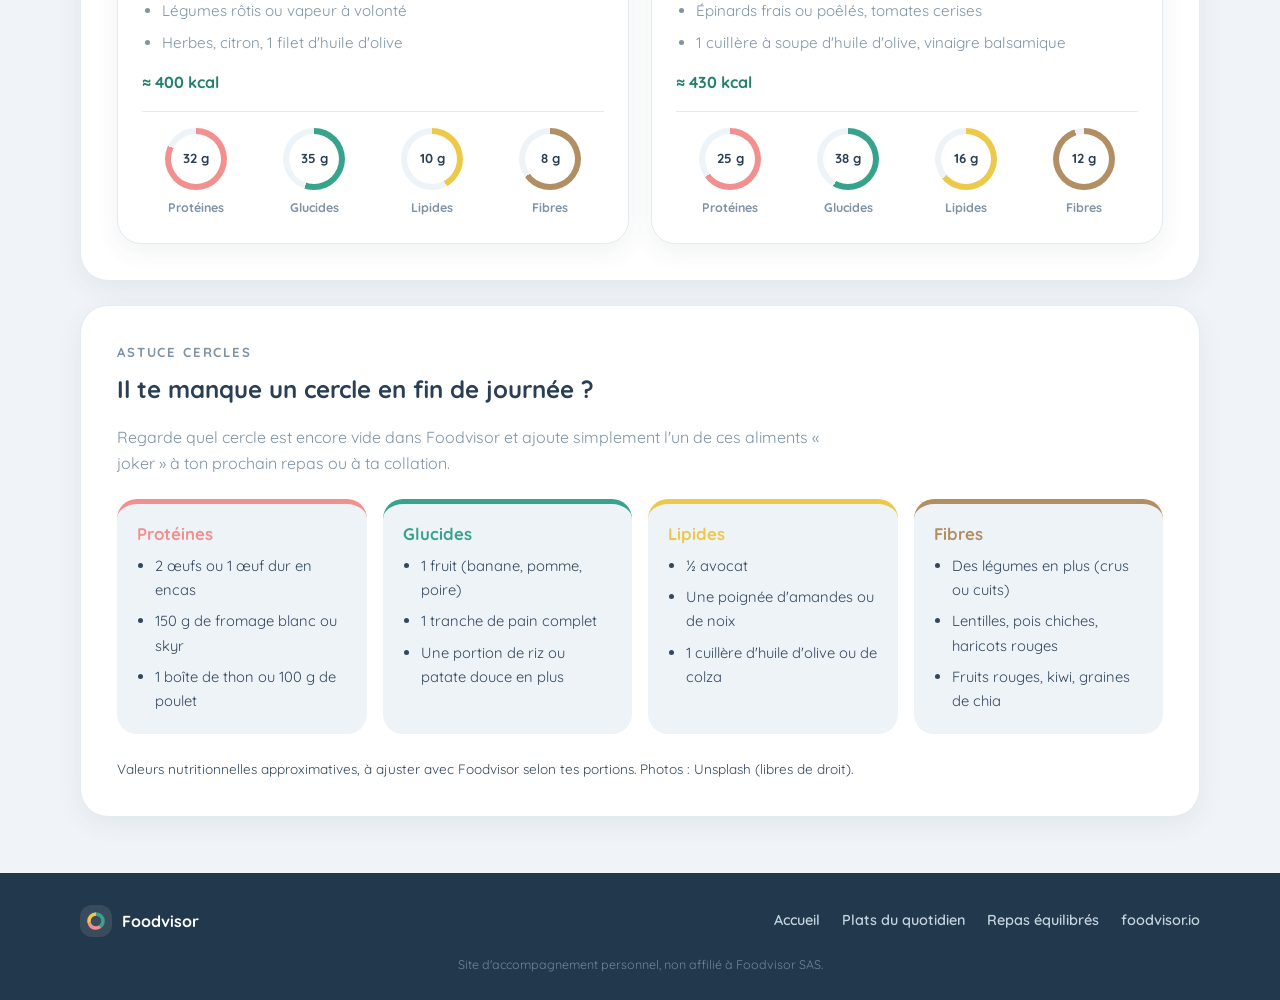
==== commit 0849fd74: "Hero et footer plein écran, sections parallax sur toutes les pages - Header confirmé width 100%, tou" ====
--- a/exemples-repas.html
+++ b/exemples-repas.html
@@ -3,6 +3,7 @@
   <head>
     <meta charset="utf-8" />
     <meta name="viewport" content="width=device-width, initial-scale=1" />
+    <meta name="color-scheme" content="light" />
     <title>Exemples de repas équilibrés - Foodvisor</title>
     <link rel="preconnect" href="https://fonts.googleapis.com" />
     <link rel="preconnect" href="https://fonts.gstatic.com" crossorigin />
@@ -38,443 +39,487 @@
       </div>
     </header>
 
-    <main class="page-shell">
-      <section class="hero" aria-labelledby="page-title">
-        <div>
-          <p class="eyebrow">Inspiration repas</p>
-          <h1 id="page-title">Des repas simples qui remplissent tous tes cercles</h1>
-          <p class="intro">
-            Matin, midi, 4h et soir : des exemples concrets, équilibrés et rassasiants pour
-            couvrir tes protéines, glucides, lipides et fibres sans réfléchir. Pioche une idée
-            quand l’inspiration manque.
+    <main>
+      <section
+        class="hero-screen"
+        aria-labelledby="page-title"
+        data-bg="https://images.unsplash.com/photo-1533089860892-a7c6f0a88666?auto=format&fit=crop&w=1800&q=70"
+      >
+        <div class="hero-screen-inner">
+          <div>
+            <p class="eyebrow">Inspiration repas</p>
+            <h1 id="page-title">Des repas simples qui remplissent tous tes cercles</h1>
+            <p class="intro">
+              Matin, midi, 4h et soir : des exemples concrets, équilibrés et rassasiants pour
+              couvrir tes protéines, glucides, lipides et fibres sans réfléchir. Pioche une idée
+              quand l'inspiration manque.
+            </p>
+          </div>
+          <aside class="goals-card" aria-label="Repères de la journée">
+            <span>Objectif calorique</span>
+            <strong>2119 kcal / jour</strong>
+            <span>Macros du jour</span>
+            <strong>P 159 · G 201 · L 71 · F 21</strong>
+            <span>Répartition</span>
+            <strong>4 repas</strong>
+          </aside>
+        </div>
+        <a class="scroll-cue" href="#matin-title">
+          <span>Découvrir</span>
+          <span class="arrow" aria-hidden="true"></span>
+        </a>
+      </section>
+
+      <div class="page-shell">
+        <section class="meal-block" aria-labelledby="matin-title">
+          <div class="meal-block-head">
+            <span class="meal-time">7h – 9h</span>
+            <h2 id="matin-title">Le matin</h2>
+            <p>
+              Objectif : des protéines dès le réveil pour la satiété, des glucides complets pour
+              l'énergie et une source de bons lipides. C'est le repas qui évite le coup de faim
+              de 11h.
+            </p>
+          </div>
+          <div class="meal-grid">
+            <article class="meal-card">
+              <figure class="meal-photo" data-emoji="🍳">
+                <img
+                  src="https://images.unsplash.com/photo-1525351484163-7529414344d8?w=900&q=70&fm=jpg&fit=crop"
+                  alt="Tartine de pain complet avec avocat et œuf poché"
+                  loading="lazy"
+                  onerror="this.style.display='none'"
+                />
+              </figure>
+              <div class="meal-body">
+                <h3>Tartines avocat et œufs</h3>
+                <ul class="meal-ingredients">
+                  <li>2 œufs (brouillés, pochés ou au plat)</li>
+                  <li>2 tranches de pain complet (≈ 60 g)</li>
+                  <li>½ avocat écrasé</li>
+                  <li>1 kiwi ou une poignée de fruits rouges</li>
+                </ul>
+                <p class="meal-kcal">≈ 460 kcal</p>
+                <div class="macro-row" role="list" aria-label="Apports nutritionnels">
+                  <div class="macro" role="listitem" style="--p: 75; --c: #f28f8f">
+                    <span class="ring"><b>22 g</b></span>
+                    <span class="macro-label">Protéines</span>
+                  </div>
+                  <div class="macro" role="listitem" style="--p: 60; --c: #38a38d">
+                    <span class="ring"><b>38 g</b></span>
+                    <span class="macro-label">Glucides</span>
+                  </div>
+                  <div class="macro" role="listitem" style="--p: 80; --c: #ecc94b">
+                    <span class="ring"><b>20 g</b></span>
+                    <span class="macro-label">Lipides</span>
+                  </div>
+                  <div class="macro" role="listitem" style="--p: 70; --c: #b28e63">
+                    <span class="ring"><b>9 g</b></span>
+                    <span class="macro-label">Fibres</span>
+                  </div>
+                </div>
+              </div>
+            </article>
+
+            <article class="meal-card">
+              <figure class="meal-photo" data-emoji="🥣">
+                <img
+                  src="https://images.unsplash.com/photo-1488477181946-6428a0291777?w=900&q=70&fm=jpg&fit=crop"
+                  alt="Bol de yaourt avec fruits rouges frais"
+                  loading="lazy"
+                  onerror="this.style.display='none'"
+                />
+              </figure>
+              <div class="meal-body">
+                <h3>Bowl yaourt grec, avoine et fruits rouges</h3>
+                <ul class="meal-ingredients">
+                  <li>150 g de yaourt grec ou skyr</li>
+                  <li>40 g de flocons d'avoine</li>
+                  <li>100 g de fruits rouges (frais ou surgelés)</li>
+                  <li>15 g d'amandes ou 1 cuillère de beurre de cacahuète</li>
+                </ul>
+                <p class="meal-kcal">≈ 390 kcal</p>
+                <div class="macro-row" role="list" aria-label="Apports nutritionnels">
+                  <div class="macro" role="listitem" style="--p: 70; --c: #f28f8f">
+                    <span class="ring"><b>21 g</b></span>
+                    <span class="macro-label">Protéines</span>
+                  </div>
+                  <div class="macro" role="listitem" style="--p: 65; --c: #38a38d">
+                    <span class="ring"><b>42 g</b></span>
+                    <span class="macro-label">Glucides</span>
+                  </div>
+                  <div class="macro" role="listitem" style="--p: 55; --c: #ecc94b">
+                    <span class="ring"><b>13 g</b></span>
+                    <span class="macro-label">Lipides</span>
+                  </div>
+                  <div class="macro" role="listitem" style="--p: 60; --c: #b28e63">
+                    <span class="ring"><b>8 g</b></span>
+                    <span class="macro-label">Fibres</span>
+                  </div>
+                </div>
+              </div>
+            </article>
+          </div>
+        </section>
+
+        <section class="meal-block" aria-labelledby="midi-title">
+          <div class="meal-block-head">
+            <span class="meal-time">12h – 14h</span>
+            <h2 id="midi-title">Le midi</h2>
+            <p>
+              Objectif : le repas le plus complet de la journée. Une vraie portion de protéines,
+              des féculents adaptés à ton activité de l'après-midi et une bonne dose de légumes.
+            </p>
+          </div>
+          <div class="meal-grid">
+            <article class="meal-card">
+              <figure class="meal-photo" data-emoji="🥗">
+                <img
+                  src="https://images.unsplash.com/photo-1546069901-ba9599a7e63c?w=900&q=70&fm=jpg&fit=crop"
+                  alt="Bowl coloré de légumes, céréales et protéines"
+                  loading="lazy"
+                  onerror="this.style.display='none'"
+                />
+              </figure>
+              <div class="meal-body">
+                <h3>Bowl poulet, quinoa et légumes rôtis</h3>
+                <ul class="meal-ingredients">
+                  <li>130 g de blanc de poulet grillé</li>
+                  <li>150 g de quinoa ou riz complet cuit</li>
+                  <li>Légumes rôtis à volonté (courgette, poivron, brocoli)</li>
+                  <li>1 cuillère à soupe d'huile d'olive + citron</li>
+                </ul>
+                <p class="meal-kcal">≈ 520 kcal</p>
+                <div class="macro-row" role="list" aria-label="Apports nutritionnels">
+                  <div class="macro" role="listitem" style="--p: 95; --c: #f28f8f">
+                    <span class="ring"><b>38 g</b></span>
+                    <span class="macro-label">Protéines</span>
+                  </div>
+                  <div class="macro" role="listitem" style="--p: 70; --c: #38a38d">
+                    <span class="ring"><b>46 g</b></span>
+                    <span class="macro-label">Glucides</span>
+                  </div>
+                  <div class="macro" role="listitem" style="--p: 70; --c: #ecc94b">
+                    <span class="ring"><b>17 g</b></span>
+                    <span class="macro-label">Lipides</span>
+                  </div>
+                  <div class="macro" role="listitem" style="--p: 80; --c: #b28e63">
+                    <span class="ring"><b>10 g</b></span>
+                    <span class="macro-label">Fibres</span>
+                  </div>
+                </div>
+              </div>
+            </article>
+
+            <article class="meal-card">
+              <figure class="meal-photo" data-emoji="🐟">
+                <img
+                  src="https://images.unsplash.com/photo-1467003909585-2f8a72700288?w=900&q=70&fm=jpg&fit=crop"
+                  alt="Pavé de saumon accompagné de légumes verts"
+                  loading="lazy"
+                  onerror="this.style.display='none'"
+                />
+              </figure>
+              <div class="meal-body">
+                <h3>Saumon, patate douce et brocoli</h3>
+                <ul class="meal-ingredients">
+                  <li>130 g de pavé de saumon (four ou poêle)</li>
+                  <li>200 g de patate douce rôtie</li>
+                  <li>150 g de brocoli vapeur</li>
+                  <li>Citron, herbes, 1 filet d'huile d'olive</li>
+                </ul>
+                <p class="meal-kcal">≈ 490 kcal</p>
+                <div class="macro-row" role="list" aria-label="Apports nutritionnels">
+                  <div class="macro" role="listitem" style="--p: 85; --c: #f28f8f">
+                    <span class="ring"><b>33 g</b></span>
+                    <span class="macro-label">Protéines</span>
+                  </div>
+                  <div class="macro" role="listitem" style="--p: 62; --c: #38a38d">
+                    <span class="ring"><b>40 g</b></span>
+                    <span class="macro-label">Glucides</span>
+                  </div>
+                  <div class="macro" role="listitem" style="--p: 78; --c: #ecc94b">
+                    <span class="ring"><b>20 g</b></span>
+                    <span class="macro-label">Lipides</span>
+                  </div>
+                  <div class="macro" role="listitem" style="--p: 72; --c: #b28e63">
+                    <span class="ring"><b>9 g</b></span>
+                    <span class="macro-label">Fibres</span>
+                  </div>
+                </div>
+              </div>
+            </article>
+          </div>
+        </section>
+      </div>
+
+      <section
+        class="parallax-section"
+        aria-labelledby="parallax-repas-title"
+        data-bg="https://images.unsplash.com/photo-1490474418585-ba9bad8fd0ea?auto=format&fit=crop&w=1800&q=70"
+      >
+        <div class="parallax-content">
+          <p class="eyebrow">Le bon réflexe</p>
+          <h2 id="parallax-repas-title">Quatre cercles remplis, pas un régime strict</h2>
+          <p>
+            Un repas complet coche naturellement les protéines, les glucides, les lipides et les
+            fibres. Pas besoin de calculer au gramme près, juste de varier les sources.
           </p>
         </div>
-        <aside class="goals-card" aria-label="Repères de la journée">
-          <span>Objectif calorique</span>
-          <strong>2119 kcal / jour</strong>
-          <span>Macros du jour</span>
-          <strong>P 159 · G 201 · L 71 · F 21</strong>
-          <span>Répartition</span>
-          <strong>4 repas</strong>
-        </aside>
       </section>
 
-      <section class="meal-block" aria-labelledby="matin-title">
-        <div class="meal-block-head">
-          <span class="meal-time">7h – 9h</span>
-          <h2 id="matin-title">Le matin</h2>
-          <p>
-            Objectif : des protéines dès le réveil pour la satiété, des glucides complets pour
-            l’énergie et une source de bons lipides. C’est le repas qui évite le coup de faim
-            de 11h.
+      <div class="page-shell">
+        <section class="meal-block" aria-labelledby="quatreheures-title">
+          <div class="meal-block-head">
+            <span class="meal-time">16h – 17h</span>
+            <h2 id="quatreheures-title">Le 4h</h2>
+            <p>
+              Objectif : une collation utile, pas un grignotage. Elle cale jusqu'au dîner, complète
+              les cercles encore vides (souvent fibres et lipides) et reste légère en calories.
+            </p>
+          </div>
+          <div class="meal-grid">
+            <article class="meal-card">
+              <figure class="meal-photo" data-emoji="🫐">
+                <img
+                  src="https://images.unsplash.com/photo-1490474418585-ba9bad8fd0ea?w=900&q=70&fm=jpg&fit=crop"
+                  alt="Fruits rouges et fruits frais assortis"
+                  loading="lazy"
+                  onerror="this.style.display='none'"
+                />
+              </figure>
+              <div class="meal-body">
+                <h3>Fromage blanc, fruits rouges et miel</h3>
+                <ul class="meal-ingredients">
+                  <li>150 g de fromage blanc ou skyr</li>
+                  <li>80 g de fruits rouges</li>
+                  <li>1 cuillère à café de miel</li>
+                  <li>Option : 1 cuillère de graines de chia</li>
+                </ul>
+                <p class="meal-kcal">≈ 160 kcal</p>
+                <div class="macro-row" role="list" aria-label="Apports nutritionnels">
+                  <div class="macro" role="listitem" style="--p: 45; --c: #f28f8f">
+                    <span class="ring"><b>13 g</b></span>
+                    <span class="macro-label">Protéines</span>
+                  </div>
+                  <div class="macro" role="listitem" style="--p: 30; --c: #38a38d">
+                    <span class="ring"><b>18 g</b></span>
+                    <span class="macro-label">Glucides</span>
+                  </div>
+                  <div class="macro" role="listitem" style="--p: 15; --c: #ecc94b">
+                    <span class="ring"><b>3 g</b></span>
+                    <span class="macro-label">Lipides</span>
+                  </div>
+                  <div class="macro" role="listitem" style="--p: 35; --c: #b28e63">
+                    <span class="ring"><b>4 g</b></span>
+                    <span class="macro-label">Fibres</span>
+                  </div>
+                </div>
+              </div>
+            </article>
+
+            <article class="meal-card">
+              <figure class="meal-photo" data-emoji="🍌">
+                <img
+                  src="https://images.unsplash.com/photo-1481349518771-20055b2a7b24?w=900&q=70&fm=jpg&fit=crop"
+                  alt="Bananes fraîches"
+                  loading="lazy"
+                  onerror="this.style.display='none'"
+                />
+              </figure>
+              <div class="meal-body">
+                <h3>Banane, amandes et chocolat noir</h3>
+                <ul class="meal-ingredients">
+                  <li>1 banane</li>
+                  <li>15 g d'amandes ou de noix (une petite poignée)</li>
+                  <li>1 à 2 carrés de chocolat noir 70 %</li>
+                </ul>
+                <p class="meal-kcal">≈ 240 kcal</p>
+                <div class="macro-row" role="list" aria-label="Apports nutritionnels">
+                  <div class="macro" role="listitem" style="--p: 20; --c: #f28f8f">
+                    <span class="ring"><b>5 g</b></span>
+                    <span class="macro-label">Protéines</span>
+                  </div>
+                  <div class="macro" role="listitem" style="--p: 42; --c: #38a38d">
+                    <span class="ring"><b>28 g</b></span>
+                    <span class="macro-label">Glucides</span>
+                  </div>
+                  <div class="macro" role="listitem" style="--p: 48; --c: #ecc94b">
+                    <span class="ring"><b>12 g</b></span>
+                    <span class="macro-label">Lipides</span>
+                  </div>
+                  <div class="macro" role="listitem" style="--p: 40; --c: #b28e63">
+                    <span class="ring"><b>5 g</b></span>
+                    <span class="macro-label">Fibres</span>
+                  </div>
+                </div>
+              </div>
+            </article>
+          </div>
+        </section>
+
+        <section class="meal-block" aria-labelledby="soir-title">
+          <div class="meal-block-head">
+            <span class="meal-time">19h – 21h</span>
+            <h2 id="soir-title">Le soir</h2>
+            <p>
+              Objectif : un dîner plus léger que le midi mais toujours complet. Des protéines
+              digestes, beaucoup de légumes, une portion modérée de féculents pour bien dormir
+              sans lourdeur.
+            </p>
+          </div>
+          <div class="meal-grid">
+            <article class="meal-card">
+              <figure class="meal-photo" data-emoji="🍽️">
+                <img
+                  src="https://images.unsplash.com/photo-1504674900247-0877df9cc836?w=900&q=70&fm=jpg&fit=crop"
+                  alt="Assiette de poisson et légumes servie à table"
+                  loading="lazy"
+                  onerror="this.style.display='none'"
+                />
+              </figure>
+              <div class="meal-body">
+                <h3>Poisson blanc, riz complet et légumes rôtis</h3>
+                <ul class="meal-ingredients">
+                  <li>140 g de cabillaud, colin ou dorade</li>
+                  <li>120 g de riz complet cuit</li>
+                  <li>Légumes rôtis ou vapeur à volonté</li>
+                  <li>Herbes, citron, 1 filet d'huile d'olive</li>
+                </ul>
+                <p class="meal-kcal">≈ 400 kcal</p>
+                <div class="macro-row" role="list" aria-label="Apports nutritionnels">
+                  <div class="macro" role="listitem" style="--p: 82; --c: #f28f8f">
+                    <span class="ring"><b>32 g</b></span>
+                    <span class="macro-label">Protéines</span>
+                  </div>
+                  <div class="macro" role="listitem" style="--p: 55; --c: #38a38d">
+                    <span class="ring"><b>35 g</b></span>
+                    <span class="macro-label">Glucides</span>
+                  </div>
+                  <div class="macro" role="listitem" style="--p: 42; --c: #ecc94b">
+                    <span class="ring"><b>10 g</b></span>
+                    <span class="macro-label">Lipides</span>
+                  </div>
+                  <div class="macro" role="listitem" style="--p: 65; --c: #b28e63">
+                    <span class="ring"><b>8 g</b></span>
+                    <span class="macro-label">Fibres</span>
+                  </div>
+                </div>
+              </div>
+            </article>
+
+            <article class="meal-card">
+              <figure class="meal-photo" data-emoji="🥙">
+                <img
+                  src="https://images.unsplash.com/photo-1512621776951-a57141f2eefd?w=900&q=70&fm=jpg&fit=crop"
+                  alt="Bowl végétarien de légumes frais et légumineuses"
+                  loading="lazy"
+                  onerror="this.style.display='none'"
+                />
+              </figure>
+              <div class="meal-body">
+                <h3>Bowl lentilles, œuf mollet et épinards</h3>
+                <ul class="meal-ingredients">
+                  <li>150 g de lentilles cuites</li>
+                  <li>1 œuf mollet + 30 g de feta émiettée</li>
+                  <li>Épinards frais ou poêlés, tomates cerises</li>
+                  <li>1 cuillère à soupe d'huile d'olive, vinaigre balsamique</li>
+                </ul>
+                <p class="meal-kcal">≈ 430 kcal</p>
+                <div class="macro-row" role="list" aria-label="Apports nutritionnels">
+                  <div class="macro" role="listitem" style="--p: 65; --c: #f28f8f">
+                    <span class="ring"><b>25 g</b></span>
+                    <span class="macro-label">Protéines</span>
+                  </div>
+                  <div class="macro" role="listitem" style="--p: 58; --c: #38a38d">
+                    <span class="ring"><b>38 g</b></span>
+                    <span class="macro-label">Glucides</span>
+                  </div>
+                  <div class="macro" role="listitem" style="--p: 64; --c: #ecc94b">
+                    <span class="ring"><b>16 g</b></span>
+                    <span class="macro-label">Lipides</span>
+                  </div>
+                  <div class="macro" role="listitem" style="--p: 95; --c: #b28e63">
+                    <span class="ring"><b>12 g</b></span>
+                    <span class="macro-label">Fibres</span>
+                  </div>
+                </div>
+              </div>
+            </article>
+          </div>
+        </section>
+
+        <section class="section-card missing-macros" aria-labelledby="missing-title">
+          <div class="missing-intro">
+            <p class="eyebrow">Astuce cercles</p>
+            <h2 id="missing-title">Il te manque un cercle en fin de journée ?</h2>
+            <p>
+              Regarde quel cercle est encore vide dans Foodvisor et ajoute simplement l'un de ces
+              aliments « joker » à ton prochain repas ou à ta collation.
+            </p>
+          </div>
+          <div class="missing-grid">
+            <article style="--c: #f28f8f">
+              <h3>Protéines</h3>
+              <ul>
+                <li>2 œufs ou 1 œuf dur en encas</li>
+                <li>150 g de fromage blanc ou skyr</li>
+                <li>1 boîte de thon ou 100 g de poulet</li>
+              </ul>
+            </article>
+            <article style="--c: #38a38d">
+              <h3>Glucides</h3>
+              <ul>
+                <li>1 fruit (banane, pomme, poire)</li>
+                <li>1 tranche de pain complet</li>
+                <li>Une portion de riz ou patate douce en plus</li>
+              </ul>
+            </article>
+            <article style="--c: #ecc94b">
+              <h3>Lipides</h3>
+              <ul>
+                <li>½ avocat</li>
+                <li>Une poignée d'amandes ou de noix</li>
+                <li>1 cuillère d'huile d'olive ou de colza</li>
+              </ul>
+            </article>
+            <article style="--c: #b28e63">
+              <h3>Fibres</h3>
+              <ul>
+                <li>Des légumes en plus (crus ou cuits)</li>
+                <li>Lentilles, pois chiches, haricots rouges</li>
+                <li>Fruits rouges, kiwi, graines de chia</li>
+              </ul>
+            </article>
+          </div>
+          <p class="photo-credit">
+            Valeurs nutritionnelles approximatives, à ajuster avec Foodvisor selon tes portions.
+            Photos : Unsplash (libres de droit).
           </p>
-        </div>
-        <div class="meal-grid">
-          <article class="meal-card">
-            <figure class="meal-photo" data-emoji="🍳">
-              <img
-                src="https://images.unsplash.com/photo-1525351484163-7529414344d8?w=900&q=70&fm=jpg&fit=crop"
-                alt="Tartine de pain complet avec avocat et œuf poché"
-                loading="lazy"
-                onerror="this.style.display='none'"
-              />
-            </figure>
-            <div class="meal-body">
-              <h3>Tartines avocat et œufs</h3>
-              <ul class="meal-ingredients">
-                <li>2 œufs (brouillés, pochés ou au plat)</li>
-                <li>2 tranches de pain complet (≈ 60 g)</li>
-                <li>½ avocat écrasé</li>
-                <li>1 kiwi ou une poignée de fruits rouges</li>
-              </ul>
-              <p class="meal-kcal">≈ 460 kcal</p>
-              <div class="macro-row" role="list" aria-label="Apports nutritionnels">
-                <div class="macro" role="listitem" style="--p: 75; --c: #f28f8f">
-                  <span class="ring"><b>22 g</b></span>
-                  <span class="macro-label">Protéines</span>
-                </div>
-                <div class="macro" role="listitem" style="--p: 60; --c: #38a38d">
-                  <span class="ring"><b>38 g</b></span>
-                  <span class="macro-label">Glucides</span>
-                </div>
-                <div class="macro" role="listitem" style="--p: 80; --c: #ecc94b">
-                  <span class="ring"><b>20 g</b></span>
-                  <span class="macro-label">Lipides</span>
-                </div>
-                <div class="macro" role="listitem" style="--p: 70; --c: #b28e63">
-                  <span class="ring"><b>9 g</b></span>
-                  <span class="macro-label">Fibres</span>
-                </div>
-              </div>
-            </div>
-          </article>
-
-          <article class="meal-card">
-            <figure class="meal-photo" data-emoji="🥣">
-              <img
-                src="https://images.unsplash.com/photo-1488477181946-6428a0291777?w=900&q=70&fm=jpg&fit=crop"
-                alt="Bol de yaourt avec fruits rouges frais"
-                loading="lazy"
-                onerror="this.style.display='none'"
-              />
-            </figure>
-            <div class="meal-body">
-              <h3>Bowl yaourt grec, avoine et fruits rouges</h3>
-              <ul class="meal-ingredients">
-                <li>150 g de yaourt grec ou skyr</li>
-                <li>40 g de flocons d’avoine</li>
-                <li>100 g de fruits rouges (frais ou surgelés)</li>
-                <li>15 g d’amandes ou 1 cuillère de beurre de cacahuète</li>
-              </ul>
-              <p class="meal-kcal">≈ 390 kcal</p>
-              <div class="macro-row" role="list" aria-label="Apports nutritionnels">
-                <div class="macro" role="listitem" style="--p: 70; --c: #f28f8f">
-                  <span class="ring"><b>21 g</b></span>
-                  <span class="macro-label">Protéines</span>
-                </div>
-                <div class="macro" role="listitem" style="--p: 65; --c: #38a38d">
-                  <span class="ring"><b>42 g</b></span>
-                  <span class="macro-label">Glucides</span>
-                </div>
-                <div class="macro" role="listitem" style="--p: 55; --c: #ecc94b">
-                  <span class="ring"><b>13 g</b></span>
-                  <span class="macro-label">Lipides</span>
-                </div>
-                <div class="macro" role="listitem" style="--p: 60; --c: #b28e63">
-                  <span class="ring"><b>8 g</b></span>
-                  <span class="macro-label">Fibres</span>
-                </div>
-              </div>
-            </div>
-          </article>
-        </div>
-      </section>
-
-      <section class="meal-block" aria-labelledby="midi-title">
-        <div class="meal-block-head">
-          <span class="meal-time">12h – 14h</span>
-          <h2 id="midi-title">Le midi</h2>
-          <p>
-            Objectif : le repas le plus complet de la journée. Une vraie portion de protéines,
-            des féculents adaptés à ton activité de l’après-midi et une bonne dose de légumes.
-          </p>
-        </div>
-        <div class="meal-grid">
-          <article class="meal-card">
-            <figure class="meal-photo" data-emoji="🥗">
-              <img
-                src="https://images.unsplash.com/photo-1546069901-ba9599a7e63c?w=900&q=70&fm=jpg&fit=crop"
-                alt="Bowl coloré de légumes, céréales et protéines"
-                loading="lazy"
-                onerror="this.style.display='none'"
-              />
-            </figure>
-            <div class="meal-body">
-              <h3>Bowl poulet, quinoa et légumes rôtis</h3>
-              <ul class="meal-ingredients">
-                <li>130 g de blanc de poulet grillé</li>
-                <li>150 g de quinoa ou riz complet cuit</li>
-                <li>Légumes rôtis à volonté (courgette, poivron, brocoli)</li>
-                <li>1 cuillère à soupe d’huile d’olive + citron</li>
-              </ul>
-              <p class="meal-kcal">≈ 520 kcal</p>
-              <div class="macro-row" role="list" aria-label="Apports nutritionnels">
-                <div class="macro" role="listitem" style="--p: 95; --c: #f28f8f">
-                  <span class="ring"><b>38 g</b></span>
-                  <span class="macro-label">Protéines</span>
-                </div>
-                <div class="macro" role="listitem" style="--p: 70; --c: #38a38d">
-                  <span class="ring"><b>46 g</b></span>
-                  <span class="macro-label">Glucides</span>
-                </div>
-                <div class="macro" role="listitem" style="--p: 70; --c: #ecc94b">
-                  <span class="ring"><b>17 g</b></span>
-                  <span class="macro-label">Lipides</span>
-                </div>
-                <div class="macro" role="listitem" style="--p: 80; --c: #b28e63">
-                  <span class="ring"><b>10 g</b></span>
-                  <span class="macro-label">Fibres</span>
-                </div>
-              </div>
-            </div>
-          </article>
-
-          <article class="meal-card">
-            <figure class="meal-photo" data-emoji="🐟">
-              <img
-                src="https://images.unsplash.com/photo-1467003909585-2f8a72700288?w=900&q=70&fm=jpg&fit=crop"
-                alt="Pavé de saumon accompagné de légumes verts"
-                loading="lazy"
-                onerror="this.style.display='none'"
-              />
-            </figure>
-            <div class="meal-body">
-              <h3>Saumon, patate douce et brocoli</h3>
-              <ul class="meal-ingredients">
-                <li>130 g de pavé de saumon (four ou poêle)</li>
-                <li>200 g de patate douce rôtie</li>
-                <li>150 g de brocoli vapeur</li>
-                <li>Citron, herbes, 1 filet d’huile d’olive</li>
-              </ul>
-              <p class="meal-kcal">≈ 490 kcal</p>
-              <div class="macro-row" role="list" aria-label="Apports nutritionnels">
-                <div class="macro" role="listitem" style="--p: 85; --c: #f28f8f">
-                  <span class="ring"><b>33 g</b></span>
-                  <span class="macro-label">Protéines</span>
-                </div>
-                <div class="macro" role="listitem" style="--p: 62; --c: #38a38d">
-                  <span class="ring"><b>40 g</b></span>
-                  <span class="macro-label">Glucides</span>
-                </div>
-                <div class="macro" role="listitem" style="--p: 78; --c: #ecc94b">
-                  <span class="ring"><b>20 g</b></span>
-                  <span class="macro-label">Lipides</span>
-                </div>
-                <div class="macro" role="listitem" style="--p: 72; --c: #b28e63">
-                  <span class="ring"><b>9 g</b></span>
-                  <span class="macro-label">Fibres</span>
-                </div>
-              </div>
-            </div>
-          </article>
-        </div>
-      </section>
-
-      <section class="meal-block" aria-labelledby="quatreheures-title">
-        <div class="meal-block-head">
-          <span class="meal-time">16h – 17h</span>
-          <h2 id="quatreheures-title">Le 4h</h2>
-          <p>
-            Objectif : une collation utile, pas un grignotage. Elle cale jusqu’au dîner, complète
-            les cercles encore vides (souvent fibres et lipides) et reste légère en calories.
-          </p>
-        </div>
-        <div class="meal-grid">
-          <article class="meal-card">
-            <figure class="meal-photo" data-emoji="🫐">
-              <img
-                src="https://images.unsplash.com/photo-1490474418585-ba9bad8fd0ea?w=900&q=70&fm=jpg&fit=crop"
-                alt="Fruits rouges et fruits frais assortis"
-                loading="lazy"
-                onerror="this.style.display='none'"
-              />
-            </figure>
-            <div class="meal-body">
-              <h3>Fromage blanc, fruits rouges et miel</h3>
-              <ul class="meal-ingredients">
-                <li>150 g de fromage blanc ou skyr</li>
-                <li>80 g de fruits rouges</li>
-                <li>1 cuillère à café de miel</li>
-                <li>Option : 1 cuillère de graines de chia</li>
-              </ul>
-              <p class="meal-kcal">≈ 160 kcal</p>
-              <div class="macro-row" role="list" aria-label="Apports nutritionnels">
-                <div class="macro" role="listitem" style="--p: 45; --c: #f28f8f">
-                  <span class="ring"><b>13 g</b></span>
-                  <span class="macro-label">Protéines</span>
-                </div>
-                <div class="macro" role="listitem" style="--p: 30; --c: #38a38d">
-                  <span class="ring"><b>18 g</b></span>
-                  <span class="macro-label">Glucides</span>
-                </div>
-                <div class="macro" role="listitem" style="--p: 15; --c: #ecc94b">
-                  <span class="ring"><b>3 g</b></span>
-                  <span class="macro-label">Lipides</span>
-                </div>
-                <div class="macro" role="listitem" style="--p: 35; --c: #b28e63">
-                  <span class="ring"><b>4 g</b></span>
-                  <span class="macro-label">Fibres</span>
-                </div>
-              </div>
-            </div>
-          </article>
-
-          <article class="meal-card">
-            <figure class="meal-photo" data-emoji="🍌">
-              <img
-                src="https://images.unsplash.com/photo-1481349518771-20055b2a7b24?w=900&q=70&fm=jpg&fit=crop"
-                alt="Bananes fraîches"
-                loading="lazy"
-                onerror="this.style.display='none'"
-              />
-            </figure>
-            <div class="meal-body">
-              <h3>Banane, amandes et chocolat noir</h3>
-              <ul class="meal-ingredients">
-                <li>1 banane</li>
-                <li>15 g d’amandes ou de noix (une petite poignée)</li>
-                <li>1 à 2 carrés de chocolat noir 70 %</li>
-              </ul>
-              <p class="meal-kcal">≈ 240 kcal</p>
-              <div class="macro-row" role="list" aria-label="Apports nutritionnels">
-                <div class="macro" role="listitem" style="--p: 20; --c: #f28f8f">
-                  <span class="ring"><b>5 g</b></span>
-                  <span class="macro-label">Protéines</span>
-                </div>
-                <div class="macro" role="listitem" style="--p: 42; --c: #38a38d">
-                  <span class="ring"><b>28 g</b></span>
-                  <span class="macro-label">Glucides</span>
-                </div>
-                <div class="macro" role="listitem" style="--p: 48; --c: #ecc94b">
-                  <span class="ring"><b>12 g</b></span>
-                  <span class="macro-label">Lipides</span>
-                </div>
-                <div class="macro" role="listitem" style="--p: 40; --c: #b28e63">
-                  <span class="ring"><b>5 g</b></span>
-                  <span class="macro-label">Fibres</span>
-                </div>
-              </div>
-            </div>
-          </article>
-        </div>
-      </section>
-
-      <section class="meal-block" aria-labelledby="soir-title">
-        <div class="meal-block-head">
-          <span class="meal-time">19h – 21h</span>
-          <h2 id="soir-title">Le soir</h2>
-          <p>
-            Objectif : un dîner plus léger que le midi mais toujours complet. Des protéines
-            digestes, beaucoup de légumes, une portion modérée de féculents pour bien dormir
-            sans lourdeur.
-          </p>
-        </div>
-        <div class="meal-grid">
-          <article class="meal-card">
-            <figure class="meal-photo" data-emoji="🍽️">
-              <img
-                src="https://images.unsplash.com/photo-1504674900247-0877df9cc836?w=900&q=70&fm=jpg&fit=crop"
-                alt="Assiette de poisson et légumes servie à table"
-                loading="lazy"
-                onerror="this.style.display='none'"
-              />
-            </figure>
-            <div class="meal-body">
-              <h3>Poisson blanc, riz complet et légumes rôtis</h3>
-              <ul class="meal-ingredients">
-                <li>140 g de cabillaud, colin ou dorade</li>
-                <li>120 g de riz complet cuit</li>
-                <li>Légumes rôtis ou vapeur à volonté</li>
-                <li>Herbes, citron, 1 filet d’huile d’olive</li>
-              </ul>
-              <p class="meal-kcal">≈ 400 kcal</p>
-              <div class="macro-row" role="list" aria-label="Apports nutritionnels">
-                <div class="macro" role="listitem" style="--p: 82; --c: #f28f8f">
-                  <span class="ring"><b>32 g</b></span>
-                  <span class="macro-label">Protéines</span>
-                </div>
-                <div class="macro" role="listitem" style="--p: 55; --c: #38a38d">
-                  <span class="ring"><b>35 g</b></span>
-                  <span class="macro-label">Glucides</span>
-                </div>
-                <div class="macro" role="listitem" style="--p: 42; --c: #ecc94b">
-                  <span class="ring"><b>10 g</b></span>
-                  <span class="macro-label">Lipides</span>
-                </div>
-                <div class="macro" role="listitem" style="--p: 65; --c: #b28e63">
-                  <span class="ring"><b>8 g</b></span>
-                  <span class="macro-label">Fibres</span>
-                </div>
-              </div>
-            </div>
-          </article>
-
-          <article class="meal-card">
-            <figure class="meal-photo" data-emoji="🥙">
-              <img
-                src="https://images.unsplash.com/photo-1512621776951-a57141f2eefd?w=900&q=70&fm=jpg&fit=crop"
-                alt="Bowl végétarien de légumes frais et légumineuses"
-                loading="lazy"
-                onerror="this.style.display='none'"
-              />
-            </figure>
-            <div class="meal-body">
-              <h3>Bowl lentilles, œuf mollet et épinards</h3>
-              <ul class="meal-ingredients">
-                <li>150 g de lentilles cuites</li>
-                <li>1 œuf mollet + 30 g de feta émiettée</li>
-                <li>Épinards frais ou poêlés, tomates cerises</li>
-                <li>1 cuillère à soupe d’huile d’olive, vinaigre balsamique</li>
-              </ul>
-              <p class="meal-kcal">≈ 430 kcal</p>
-              <div class="macro-row" role="list" aria-label="Apports nutritionnels">
-                <div class="macro" role="listitem" style="--p: 65; --c: #f28f8f">
-                  <span class="ring"><b>25 g</b></span>
-                  <span class="macro-label">Protéines</span>
-                </div>
-                <div class="macro" role="listitem" style="--p: 58; --c: #38a38d">
-                  <span class="ring"><b>38 g</b></span>
-                  <span class="macro-label">Glucides</span>
-                </div>
-                <div class="macro" role="listitem" style="--p: 64; --c: #ecc94b">
-                  <span class="ring"><b>16 g</b></span>
-                  <span class="macro-label">Lipides</span>
-                </div>
-                <div class="macro" role="listitem" style="--p: 95; --c: #b28e63">
-                  <span class="ring"><b>12 g</b></span>
-                  <span class="macro-label">Fibres</span>
-                </div>
-              </div>
-            </div>
-          </article>
-        </div>
-      </section>
-
-      <section class="section-card missing-macros" aria-labelledby="missing-title">
-        <div class="missing-intro">
-          <p class="eyebrow">Astuce cercles</p>
-          <h2 id="missing-title">Il te manque un cercle en fin de journée ?</h2>
-          <p>
-            Regarde quel cercle est encore vide dans Foodvisor et ajoute simplement l’un de ces
-            aliments « joker » à ton prochain repas ou à ta collation.
-          </p>
-        </div>
-        <div class="missing-grid">
-          <article style="--c: #f28f8f">
-            <h3>Protéines</h3>
-            <ul>
-              <li>2 œufs ou 1 œuf dur en encas</li>
-              <li>150 g de fromage blanc ou skyr</li>
-              <li>1 boîte de thon ou 100 g de poulet</li>
-            </ul>
-          </article>
-          <article style="--c: #38a38d">
-            <h3>Glucides</h3>
-            <ul>
-              <li>1 fruit (banane, pomme, poire)</li>
-              <li>1 tranche de pain complet</li>
-              <li>Une portion de riz ou patate douce en plus</li>
-            </ul>
-          </article>
-          <article style="--c: #ecc94b">
-            <h3>Lipides</h3>
-            <ul>
-              <li>½ avocat</li>
-              <li>Une poignée d’amandes ou de noix</li>
-              <li>1 cuillère d’huile d’olive ou de colza</li>
-            </ul>
-          </article>
-          <article style="--c: #b28e63">
-            <h3>Fibres</h3>
-            <ul>
-              <li>Des légumes en plus (crus ou cuits)</li>
-              <li>Lentilles, pois chiches, haricots rouges</li>
-              <li>Fruits rouges, kiwi, graines de chia</li>
-            </ul>
-          </article>
-        </div>
-        <p class="photo-credit">
-          Valeurs nutritionnelles approximatives, à ajuster avec Foodvisor selon tes portions.
-          Photos : Unsplash (libres de droit).
-        </p>
-      </section>
+        </section>
+      </div>
     </main>
 
     <footer class="site-footer">
-      <p>
-        Site d'accompagnement personnel — en savoir plus sur
-        <a href="https://www.foodvisor.io/fr/" target="_blank" rel="noopener">foodvisor.io</a>
-      </p>
+      <div class="site-footer-inner">
+        <a class="footer-brand" href="index.html">
+          <span class="brand-mark" aria-hidden="true">
+            <svg width="18" height="18" viewBox="0 0 36 36">
+              <circle cx="18" cy="18" r="14" fill="none" stroke="#38a38d" stroke-width="7" stroke-dasharray="35 88" transform="rotate(-90 18 18)" />
+              <circle cx="18" cy="18" r="14" fill="none" stroke="#f28f8f" stroke-width="7" stroke-dasharray="27 88" stroke-dashoffset="-35" transform="rotate(-90 18 18)" />
+              <circle cx="18" cy="18" r="14" fill="none" stroke="#ecc94b" stroke-width="7" stroke-dasharray="26 88" stroke-dashoffset="-62" transform="rotate(-90 18 18)" />
+            </svg>
+          </span>
+          Foodvisor
+        </a>
+        <nav class="footer-links" aria-label="Liens du pied de page">
+          <a href="index.html">Accueil</a>
+          <a href="plats-du-quotidien.html">Plats du quotidien</a>
+          <a href="exemples-repas.html">Repas équilibrés</a>
+          <a href="https://www.foodvisor.io/fr/" target="_blank" rel="noopener">foodvisor.io</a>
+        </nav>
+      </div>
+      <p class="footer-copy">Site d'accompagnement personnel, non affilié à Foodvisor SAS.</p>
     </footer>
 
     <script src="script.js"></script>
--- a/styles.css
+++ b/styles.css
@@ -44,7 +44,7 @@
 .page-shell {
   width: min(1120px, calc(100% - 32px));
   margin: 0 auto;
-  padding: 40px 0 64px;
+  padding: 56px 0;
 }
 
 h1,
@@ -75,6 +75,7 @@
   position: sticky;
   top: 0;
   z-index: 40;
+  width: 100%;
   border-bottom: 1px solid var(--line);
   background: rgba(255, 255, 255, 0.92);
   backdrop-filter: blur(12px);
@@ -152,20 +153,21 @@
   flex-direction: column;
   justify-content: center;
   gap: 5px;
-  width: 44px;
-  height: 44px;
-  padding: 10px;
-  border: 1px solid var(--line);
-  border-radius: 12px;
-  background: var(--card);
+  width: 46px;
+  height: 46px;
+  padding: 12px;
+  border: none;
+  border-radius: 14px;
+  background: var(--navy);
+  box-shadow: 0 6px 16px rgba(34, 56, 76, 0.3);
   cursor: pointer;
 }
 
 .nav-toggle span {
   display: block;
-  height: 2.5px;
+  height: 3px;
   border-radius: 2px;
-  background: var(--navy);
+  background: #ffffff;
   transition: transform 0.3s ease, opacity 0.2s ease;
 }
 
@@ -193,12 +195,11 @@
     right: 0;
     flex-direction: column;
     align-items: stretch;
-    gap: 4px;
-    padding: 12px;
-    border: 1px solid var(--line);
-    border-radius: 20px;
-    background: var(--card);
-    box-shadow: var(--shadow);
+    gap: 6px;
+    padding: 14px;
+    border-radius: 22px;
+    background: var(--navy);
+    box-shadow: 0 22px 50px rgba(34, 56, 76, 0.45);
     opacity: 0;
     transform: translateY(-14px);
     pointer-events: none;
@@ -212,10 +213,21 @@
   }
 
   .nav-menu a {
-    padding: 13px 18px;
+    padding: 14px 18px;
     border-radius: 14px;
+    color: #e9f1f7;
     text-align: left;
-    font-size: 1.02rem;
+    font-size: 1.05rem;
+  }
+
+  .nav-menu a:hover {
+    background: rgba(255, 255, 255, 0.12);
+    color: #ffffff;
+  }
+
+  .nav-menu a[aria-current="page"] {
+    background: #ffffff;
+    color: var(--navy);
   }
 }
 
@@ -247,35 +259,170 @@
   font-size: 1.08rem;
 }
 
-/* ---------- Hero ---------- */
-
-.hero {
+/* ---------- Hero plein écran ---------- */
+
+.hero-screen {
+  position: relative;
+  display: flex;
+  align-items: center;
+  justify-content: center;
+  width: 100%;
+  min-height: 100vh;
+  min-height: 100svh;
+  overflow: hidden;
+  background: linear-gradient(135deg, var(--navy) 0%, var(--accent-dark) 100%);
+  background-size: cover;
+  background-position: center;
+  background-attachment: fixed;
+  color: #ffffff;
+}
+
+.hero-screen::after {
+  content: "";
+  position: absolute;
+  inset: 0;
+  background: linear-gradient(180deg, rgba(17, 31, 43, 0.4) 0%, rgba(17, 31, 43, 0.78) 100%);
+}
+
+.hero-screen-inner {
+  position: relative;
+  z-index: 1;
   display: grid;
   grid-template-columns: minmax(0, 1.15fr) minmax(300px, 0.85fr);
   gap: 40px;
   align-items: center;
-  padding: 48px;
-  border: 1px solid var(--line);
-  border-radius: 32px;
-  background: linear-gradient(135deg, #ffffff 0%, #e9f4f1 100%);
-  box-shadow: var(--shadow);
-}
-
-.hero h1 {
+  width: min(1120px, calc(100% - 32px));
+  margin: 0 auto;
+  padding: 128px 0 96px;
+}
+
+.hero-screen .eyebrow {
+  color: #a9e6d4;
+}
+
+.hero-screen h1 {
   margin-bottom: 16px;
+  color: #ffffff;
   font-size: clamp(1.9rem, 4.6vw, 3.1rem);
 }
 
-.hero .intro {
+.hero-screen .intro {
   margin-bottom: 24px;
-  color: var(--muted);
+  color: #e4eef4;
   font-size: 1.12rem;
+}
+
+.hero-screen .intro strong {
+  color: #ffffff;
 }
 
 .hero-actions {
   display: flex;
   flex-wrap: wrap;
   gap: 12px;
+}
+
+.scroll-cue {
+  position: absolute;
+  z-index: 1;
+  left: 50%;
+  bottom: 28px;
+  display: flex;
+  flex-direction: column;
+  align-items: center;
+  gap: 8px;
+  color: #ffffff;
+  font-size: 0.74rem;
+  font-weight: 700;
+  letter-spacing: 0.1em;
+  text-decoration: none;
+  text-transform: uppercase;
+  opacity: 0.85;
+  transform: translateX(-50%);
+}
+
+.scroll-cue .arrow {
+  width: 20px;
+  height: 20px;
+  border-right: 2px solid #ffffff;
+  border-bottom: 2px solid #ffffff;
+  transform: rotate(45deg);
+  animation: scroll-bounce 1.8s infinite;
+}
+
+@keyframes scroll-bounce {
+  0%,
+  100% {
+    transform: translateY(0) rotate(45deg);
+  }
+  50% {
+    transform: translateY(8px) rotate(45deg);
+  }
+}
+
+/* ---------- Sections parallax plein écran ---------- */
+
+.parallax-section {
+  position: relative;
+  display: flex;
+  align-items: center;
+  justify-content: center;
+  width: 100%;
+  min-height: 62vh;
+  overflow: hidden;
+  background: linear-gradient(135deg, var(--accent-dark) 0%, var(--navy) 100%);
+  background-size: cover;
+  background-position: center;
+  background-attachment: fixed;
+  color: #ffffff;
+  text-align: center;
+}
+
+.parallax-section::after {
+  content: "";
+  position: absolute;
+  inset: 0;
+  background: linear-gradient(180deg, rgba(17, 31, 43, 0.42) 0%, rgba(17, 31, 43, 0.75) 100%);
+}
+
+.parallax-content {
+  position: relative;
+  z-index: 1;
+  width: min(700px, calc(100% - 40px));
+  margin: 0 auto;
+  padding: 72px 20px;
+}
+
+.parallax-content .eyebrow {
+  color: #a9e6d4;
+}
+
+.parallax-content h2 {
+  margin-bottom: 14px;
+  color: #ffffff;
+  font-size: clamp(1.6rem, 4vw, 2.5rem);
+}
+
+.parallax-content p {
+  margin: 0 0 24px;
+  color: #e4eef4;
+  font-size: 1.08rem;
+}
+
+.parallax-content .btn-primary {
+  background: #ffffff;
+  color: var(--navy);
+  box-shadow: none;
+}
+
+@media (max-width: 620px) {
+  .hero-screen-inner {
+    padding: 108px 0 72px;
+  }
+
+  .parallax-content {
+    padding: 56px 16px;
+  }
 }
 
 .btn {
@@ -535,30 +682,6 @@
   font-weight: 600;
 }
 
-.avis {
-  background: linear-gradient(135deg, var(--navy) 0%, #2f5a55 100%);
-  color: #e8f2ee;
-}
-
-.avis h2,
-.avis .eyebrow {
-  color: #ffffff;
-}
-
-.avis .eyebrow {
-  color: #9fd8c9;
-}
-
-.avis p {
-  color: #d5e6e0;
-}
-
-.avis .btn-primary {
-  background: #ffffff;
-  color: var(--navy);
-  box-shadow: none;
-}
-
 /* ---------- Pages repas (communs) ---------- */
 
 .meal-block {
@@ -922,24 +1045,82 @@
   font-size: 0.85rem;
 }
 
-/* ---------- Pied de page ---------- */
+/* ---------- Pied de page plein écran, minimaliste ---------- */
 
 .site-footer {
-  padding: 28px 0 40px;
-  color: var(--muted);
+  width: 100%;
+  padding: 32px 0 24px;
+  background: var(--navy);
+  color: #9fb4c4;
+}
+
+.site-footer-inner {
+  display: flex;
+  flex-wrap: wrap;
+  align-items: center;
+  justify-content: space-between;
+  gap: 16px;
+  width: min(1120px, calc(100% - 32px));
+  margin: 0 auto;
+}
+
+.footer-brand {
+  display: inline-flex;
+  align-items: center;
+  gap: 10px;
+  color: #ffffff;
+  font-weight: 700;
+  text-decoration: none;
+}
+
+.footer-brand .brand-mark {
+  width: 32px;
+  height: 32px;
+  background: rgba(255, 255, 255, 0.1);
+}
+
+.footer-links {
+  display: flex;
+  flex-wrap: wrap;
+  gap: 22px;
+}
+
+.footer-links a {
+  color: #c3d4e0;
   font-size: 0.9rem;
+  font-weight: 600;
+  text-decoration: none;
+}
+
+.footer-links a:hover {
+  color: #ffffff;
+}
+
+.footer-copy {
+  margin: 18px 0 0;
+  width: min(1120px, calc(100% - 32px));
+  margin-left: auto;
+  margin-right: auto;
+  color: #728696;
+  font-size: 0.78rem;
   text-align: center;
 }
 
-.site-footer a {
-  color: var(--accent-dark);
-  font-weight: 700;
+@media (max-width: 620px) {
+  .site-footer-inner {
+    flex-direction: column;
+    text-align: center;
+  }
+
+  .footer-links {
+    justify-content: center;
+  }
 }
 
 /* ---------- Responsive ---------- */
 
 @media (max-width: 900px) {
-  .hero,
+  .hero-screen-inner,
   .split,
   .plan-grid,
   .meal-grid,
@@ -956,12 +1137,7 @@
 
 @media (max-width: 620px) {
   .page-shell {
-    padding: 20px 0 48px;
-  }
-
-  .hero {
-    padding: 28px;
-    border-radius: 26px;
+    padding: 32px 0;
   }
 
   .section-card,
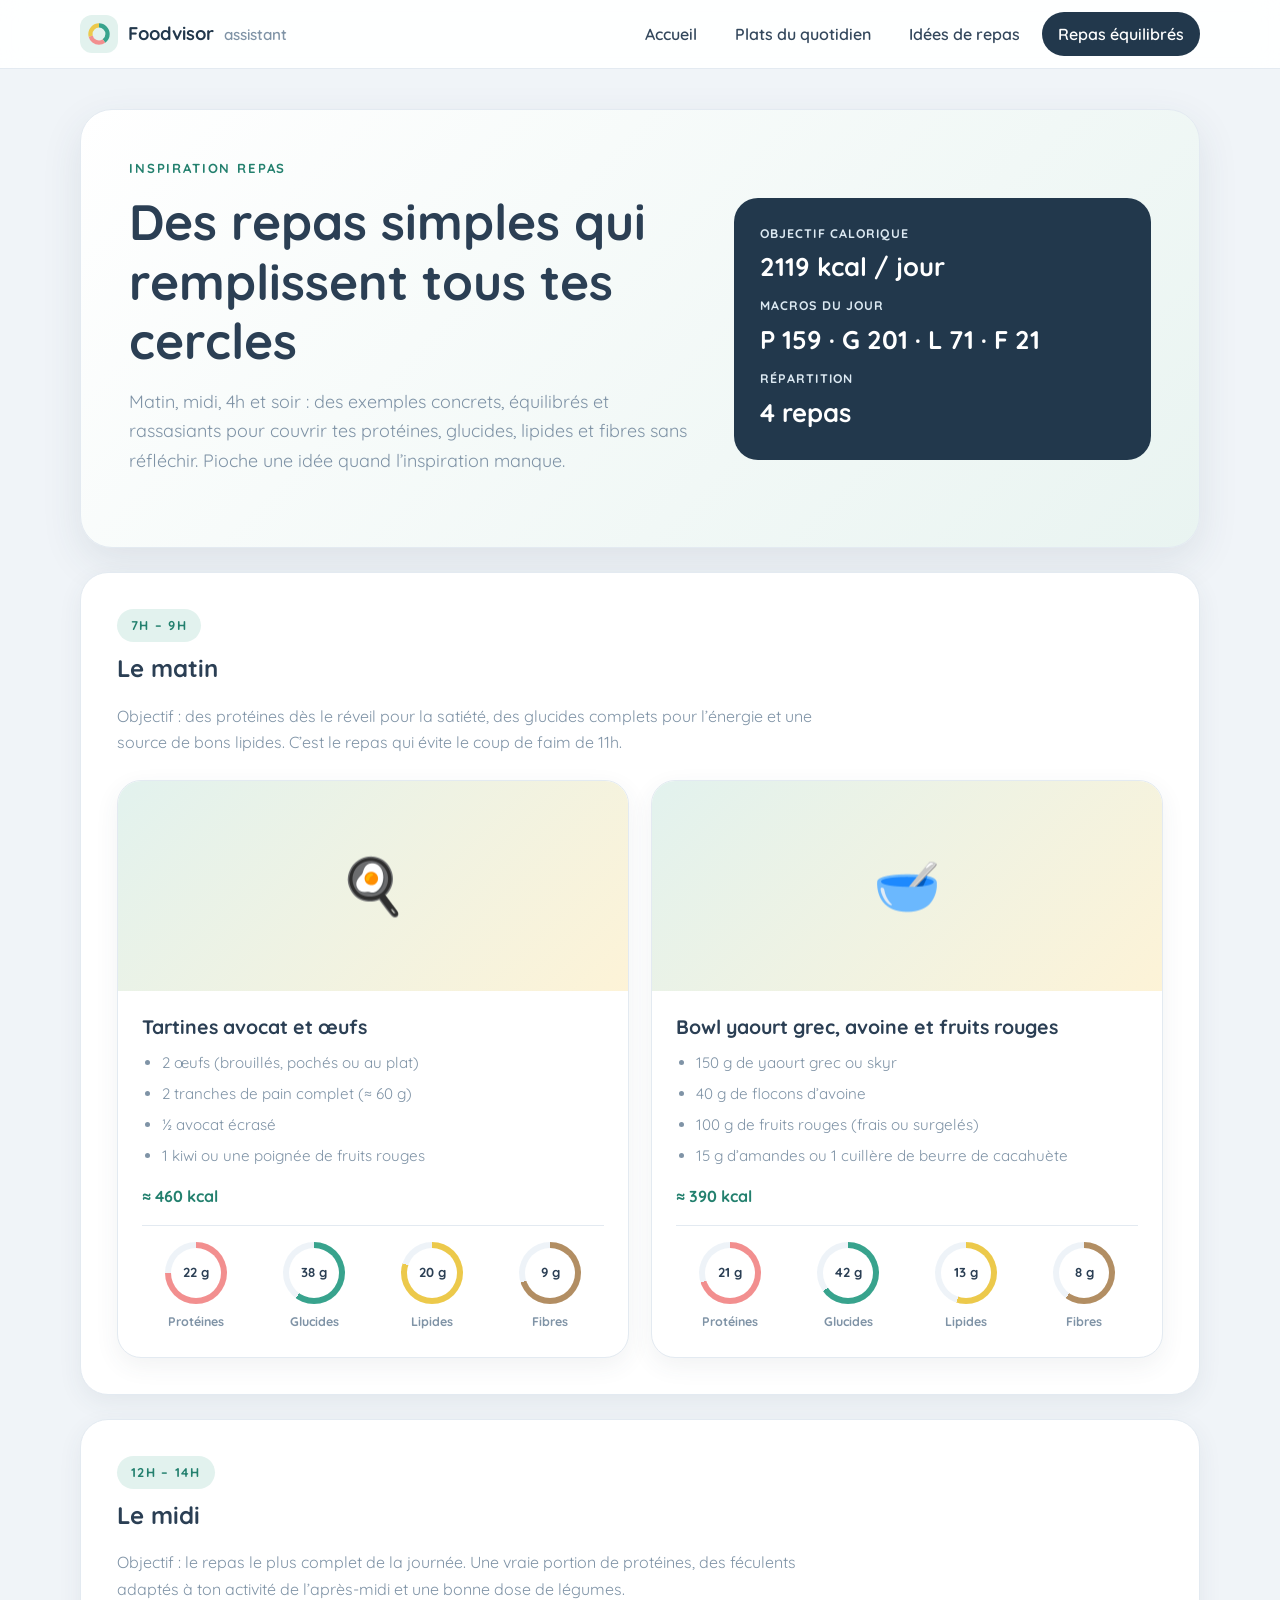
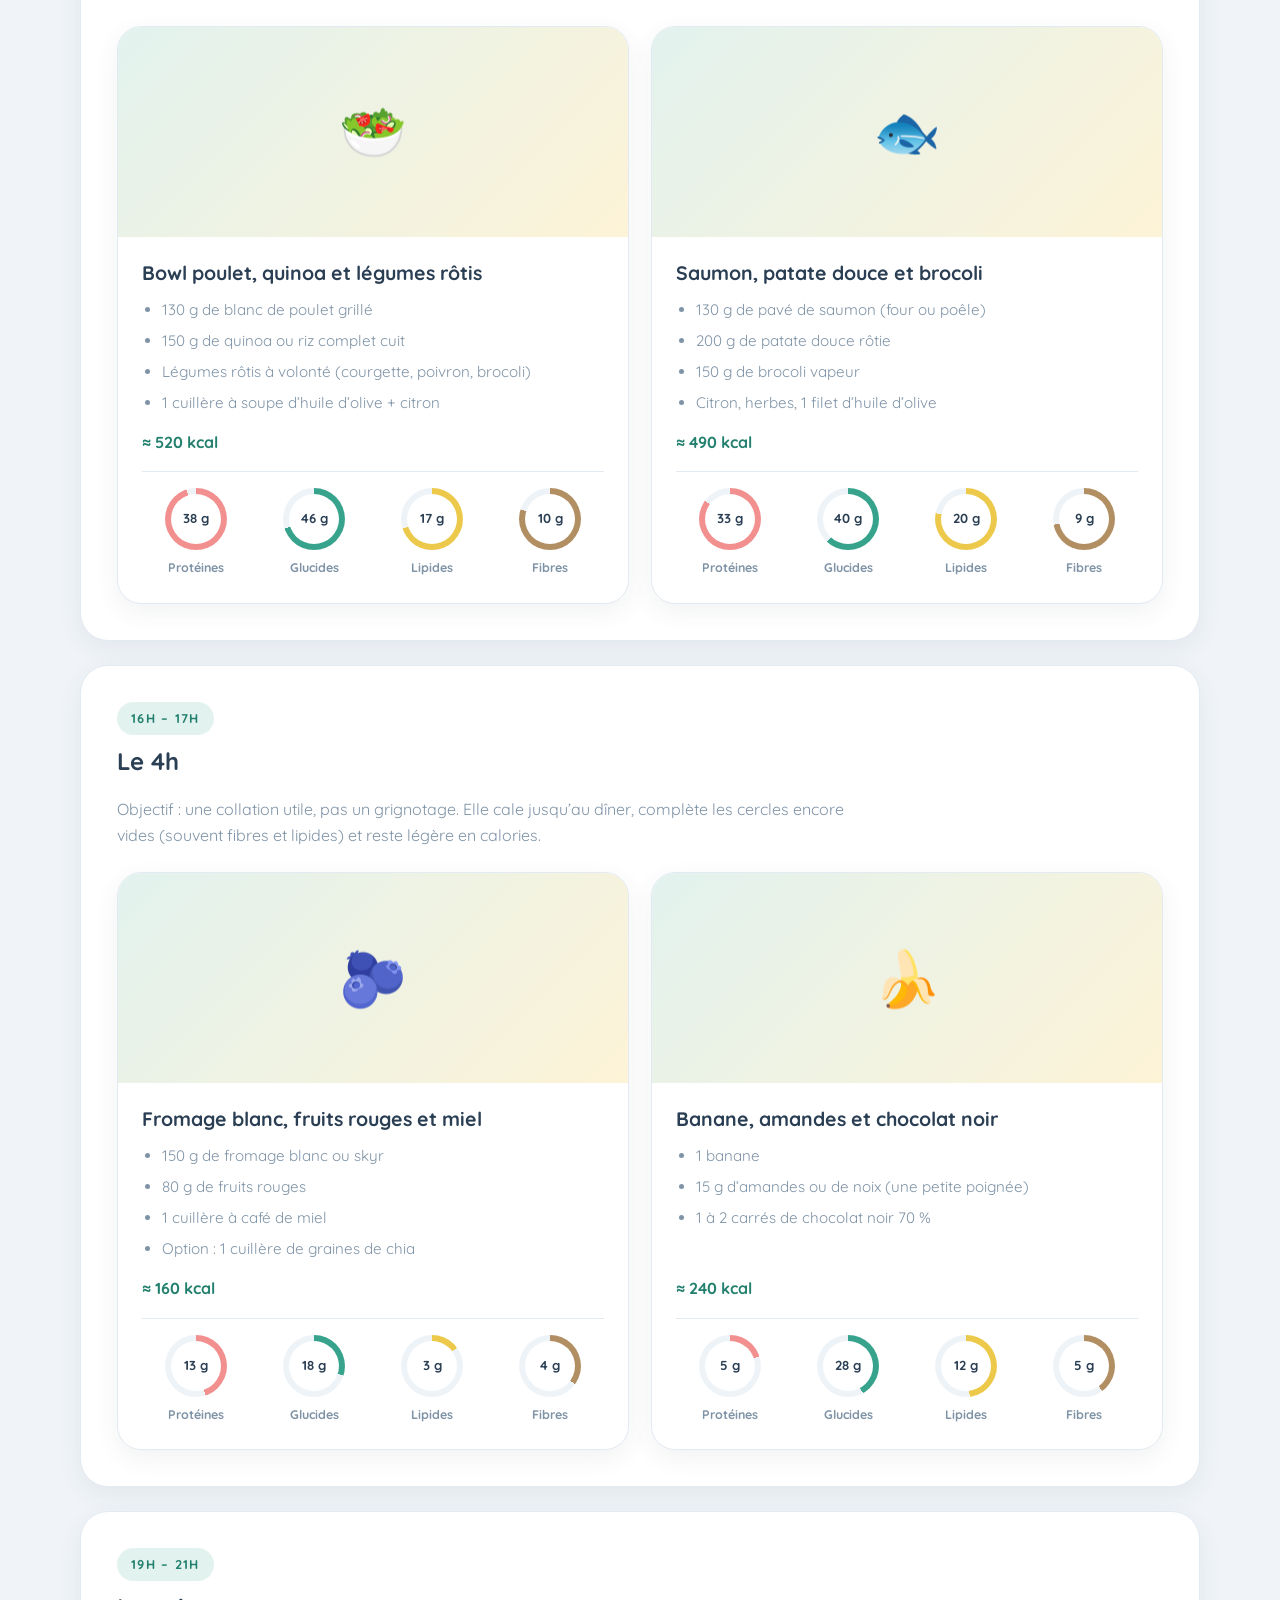
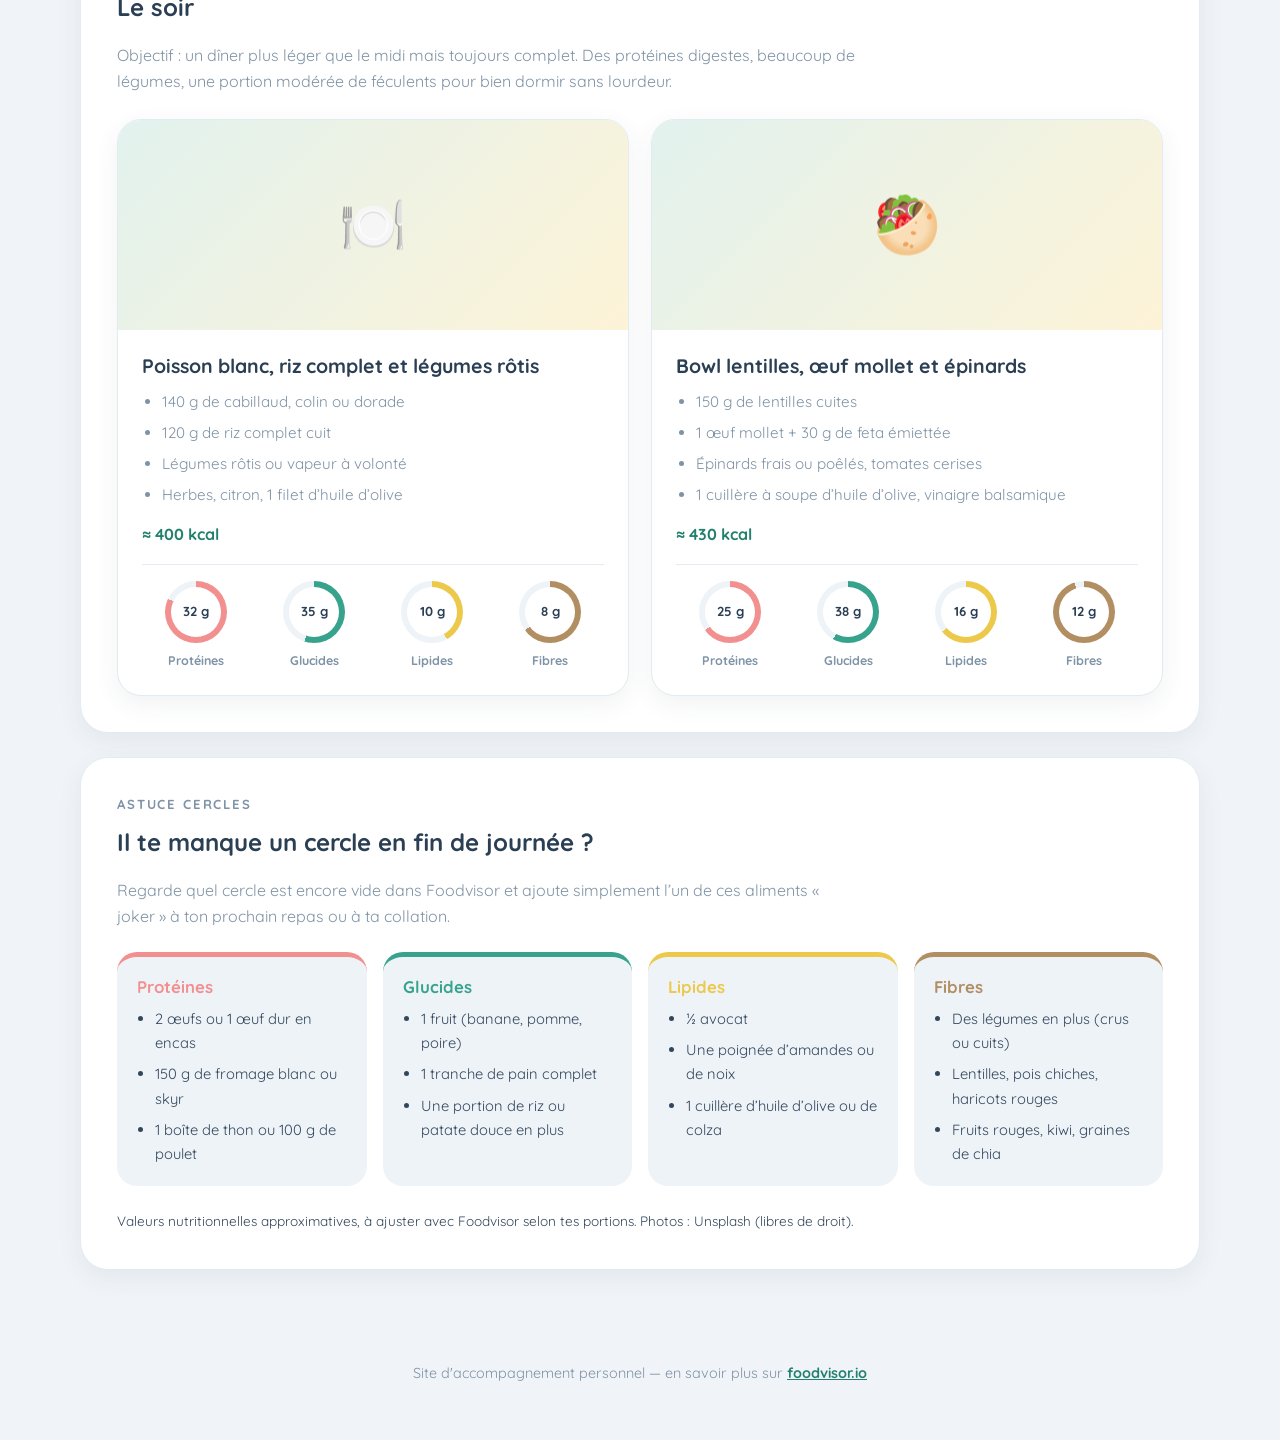
==== commit 20898251: "Ajoute une page Idées de repas (matin, midi, soir) Nouvelle page idees-repas.html avec des suggestio" ====
--- a/exemples-repas.html
+++ b/exemples-repas.html
@@ -34,492 +34,449 @@
         <nav id="nav-menu" class="nav-menu" aria-label="Navigation principale">
           <a href="index.html">Accueil</a>
           <a href="plats-du-quotidien.html">Plats du quotidien</a>
+          <a href="idees-repas.html">Idées de repas</a>
           <a href="exemples-repas.html" aria-current="page">Repas équilibrés</a>
         </nav>
       </div>
     </header>
 
-    <main>
-      <section
-        class="hero-screen"
-        aria-labelledby="page-title"
-        data-bg="https://images.unsplash.com/photo-1533089860892-a7c6f0a88666?auto=format&fit=crop&w=1800&q=70"
-      >
-        <div class="hero-screen-inner">
-          <div>
-            <p class="eyebrow">Inspiration repas</p>
-            <h1 id="page-title">Des repas simples qui remplissent tous tes cercles</h1>
-            <p class="intro">
-              Matin, midi, 4h et soir : des exemples concrets, équilibrés et rassasiants pour
-              couvrir tes protéines, glucides, lipides et fibres sans réfléchir. Pioche une idée
-              quand l'inspiration manque.
-            </p>
-          </div>
-          <aside class="goals-card" aria-label="Repères de la journée">
-            <span>Objectif calorique</span>
-            <strong>2119 kcal / jour</strong>
-            <span>Macros du jour</span>
-            <strong>P 159 · G 201 · L 71 · F 21</strong>
-            <span>Répartition</span>
-            <strong>4 repas</strong>
-          </aside>
-        </div>
-        <a class="scroll-cue" href="#matin-title">
-          <span>Découvrir</span>
-          <span class="arrow" aria-hidden="true"></span>
-        </a>
-      </section>
-
-      <div class="page-shell">
-        <section class="meal-block" aria-labelledby="matin-title">
-          <div class="meal-block-head">
-            <span class="meal-time">7h – 9h</span>
-            <h2 id="matin-title">Le matin</h2>
-            <p>
-              Objectif : des protéines dès le réveil pour la satiété, des glucides complets pour
-              l'énergie et une source de bons lipides. C'est le repas qui évite le coup de faim
-              de 11h.
-            </p>
-          </div>
-          <div class="meal-grid">
-            <article class="meal-card">
-              <figure class="meal-photo" data-emoji="🍳">
-                <img
-                  src="https://images.unsplash.com/photo-1525351484163-7529414344d8?w=900&q=70&fm=jpg&fit=crop"
-                  alt="Tartine de pain complet avec avocat et œuf poché"
-                  loading="lazy"
-                  onerror="this.style.display='none'"
-                />
-              </figure>
-              <div class="meal-body">
-                <h3>Tartines avocat et œufs</h3>
-                <ul class="meal-ingredients">
-                  <li>2 œufs (brouillés, pochés ou au plat)</li>
-                  <li>2 tranches de pain complet (≈ 60 g)</li>
-                  <li>½ avocat écrasé</li>
-                  <li>1 kiwi ou une poignée de fruits rouges</li>
-                </ul>
-                <p class="meal-kcal">≈ 460 kcal</p>
-                <div class="macro-row" role="list" aria-label="Apports nutritionnels">
-                  <div class="macro" role="listitem" style="--p: 75; --c: #f28f8f">
-                    <span class="ring"><b>22 g</b></span>
-                    <span class="macro-label">Protéines</span>
-                  </div>
-                  <div class="macro" role="listitem" style="--p: 60; --c: #38a38d">
-                    <span class="ring"><b>38 g</b></span>
-                    <span class="macro-label">Glucides</span>
-                  </div>
-                  <div class="macro" role="listitem" style="--p: 80; --c: #ecc94b">
-                    <span class="ring"><b>20 g</b></span>
-                    <span class="macro-label">Lipides</span>
-                  </div>
-                  <div class="macro" role="listitem" style="--p: 70; --c: #b28e63">
-                    <span class="ring"><b>9 g</b></span>
-                    <span class="macro-label">Fibres</span>
-                  </div>
-                </div>
-              </div>
-            </article>
-
-            <article class="meal-card">
-              <figure class="meal-photo" data-emoji="🥣">
-                <img
-                  src="https://images.unsplash.com/photo-1488477181946-6428a0291777?w=900&q=70&fm=jpg&fit=crop"
-                  alt="Bol de yaourt avec fruits rouges frais"
-                  loading="lazy"
-                  onerror="this.style.display='none'"
-                />
-              </figure>
-              <div class="meal-body">
-                <h3>Bowl yaourt grec, avoine et fruits rouges</h3>
-                <ul class="meal-ingredients">
-                  <li>150 g de yaourt grec ou skyr</li>
-                  <li>40 g de flocons d'avoine</li>
-                  <li>100 g de fruits rouges (frais ou surgelés)</li>
-                  <li>15 g d'amandes ou 1 cuillère de beurre de cacahuète</li>
-                </ul>
-                <p class="meal-kcal">≈ 390 kcal</p>
-                <div class="macro-row" role="list" aria-label="Apports nutritionnels">
-                  <div class="macro" role="listitem" style="--p: 70; --c: #f28f8f">
-                    <span class="ring"><b>21 g</b></span>
-                    <span class="macro-label">Protéines</span>
-                  </div>
-                  <div class="macro" role="listitem" style="--p: 65; --c: #38a38d">
-                    <span class="ring"><b>42 g</b></span>
-                    <span class="macro-label">Glucides</span>
-                  </div>
-                  <div class="macro" role="listitem" style="--p: 55; --c: #ecc94b">
-                    <span class="ring"><b>13 g</b></span>
-                    <span class="macro-label">Lipides</span>
-                  </div>
-                  <div class="macro" role="listitem" style="--p: 60; --c: #b28e63">
-                    <span class="ring"><b>8 g</b></span>
-                    <span class="macro-label">Fibres</span>
-                  </div>
-                </div>
-              </div>
-            </article>
-          </div>
-        </section>
-
-        <section class="meal-block" aria-labelledby="midi-title">
-          <div class="meal-block-head">
-            <span class="meal-time">12h – 14h</span>
-            <h2 id="midi-title">Le midi</h2>
-            <p>
-              Objectif : le repas le plus complet de la journée. Une vraie portion de protéines,
-              des féculents adaptés à ton activité de l'après-midi et une bonne dose de légumes.
-            </p>
-          </div>
-          <div class="meal-grid">
-            <article class="meal-card">
-              <figure class="meal-photo" data-emoji="🥗">
-                <img
-                  src="https://images.unsplash.com/photo-1546069901-ba9599a7e63c?w=900&q=70&fm=jpg&fit=crop"
-                  alt="Bowl coloré de légumes, céréales et protéines"
-                  loading="lazy"
-                  onerror="this.style.display='none'"
-                />
-              </figure>
-              <div class="meal-body">
-                <h3>Bowl poulet, quinoa et légumes rôtis</h3>
-                <ul class="meal-ingredients">
-                  <li>130 g de blanc de poulet grillé</li>
-                  <li>150 g de quinoa ou riz complet cuit</li>
-                  <li>Légumes rôtis à volonté (courgette, poivron, brocoli)</li>
-                  <li>1 cuillère à soupe d'huile d'olive + citron</li>
-                </ul>
-                <p class="meal-kcal">≈ 520 kcal</p>
-                <div class="macro-row" role="list" aria-label="Apports nutritionnels">
-                  <div class="macro" role="listitem" style="--p: 95; --c: #f28f8f">
-                    <span class="ring"><b>38 g</b></span>
-                    <span class="macro-label">Protéines</span>
-                  </div>
-                  <div class="macro" role="listitem" style="--p: 70; --c: #38a38d">
-                    <span class="ring"><b>46 g</b></span>
-                    <span class="macro-label">Glucides</span>
-                  </div>
-                  <div class="macro" role="listitem" style="--p: 70; --c: #ecc94b">
-                    <span class="ring"><b>17 g</b></span>
-                    <span class="macro-label">Lipides</span>
-                  </div>
-                  <div class="macro" role="listitem" style="--p: 80; --c: #b28e63">
-                    <span class="ring"><b>10 g</b></span>
-                    <span class="macro-label">Fibres</span>
-                  </div>
-                </div>
-              </div>
-            </article>
-
-            <article class="meal-card">
-              <figure class="meal-photo" data-emoji="🐟">
-                <img
-                  src="https://images.unsplash.com/photo-1467003909585-2f8a72700288?w=900&q=70&fm=jpg&fit=crop"
-                  alt="Pavé de saumon accompagné de légumes verts"
-                  loading="lazy"
-                  onerror="this.style.display='none'"
-                />
-              </figure>
-              <div class="meal-body">
-                <h3>Saumon, patate douce et brocoli</h3>
-                <ul class="meal-ingredients">
-                  <li>130 g de pavé de saumon (four ou poêle)</li>
-                  <li>200 g de patate douce rôtie</li>
-                  <li>150 g de brocoli vapeur</li>
-                  <li>Citron, herbes, 1 filet d'huile d'olive</li>
-                </ul>
-                <p class="meal-kcal">≈ 490 kcal</p>
-                <div class="macro-row" role="list" aria-label="Apports nutritionnels">
-                  <div class="macro" role="listitem" style="--p: 85; --c: #f28f8f">
-                    <span class="ring"><b>33 g</b></span>
-                    <span class="macro-label">Protéines</span>
-                  </div>
-                  <div class="macro" role="listitem" style="--p: 62; --c: #38a38d">
-                    <span class="ring"><b>40 g</b></span>
-                    <span class="macro-label">Glucides</span>
-                  </div>
-                  <div class="macro" role="listitem" style="--p: 78; --c: #ecc94b">
-                    <span class="ring"><b>20 g</b></span>
-                    <span class="macro-label">Lipides</span>
-                  </div>
-                  <div class="macro" role="listitem" style="--p: 72; --c: #b28e63">
-                    <span class="ring"><b>9 g</b></span>
-                    <span class="macro-label">Fibres</span>
-                  </div>
-                </div>
-              </div>
-            </article>
-          </div>
-        </section>
-      </div>
-
-      <section
-        class="parallax-section"
-        aria-labelledby="parallax-repas-title"
-        data-bg="https://images.unsplash.com/photo-1490474418585-ba9bad8fd0ea?auto=format&fit=crop&w=1800&q=70"
-      >
-        <div class="parallax-content">
-          <p class="eyebrow">Le bon réflexe</p>
-          <h2 id="parallax-repas-title">Quatre cercles remplis, pas un régime strict</h2>
+    <main class="page-shell">
+      <section class="hero" aria-labelledby="page-title">
+        <div>
+          <p class="eyebrow">Inspiration repas</p>
+          <h1 id="page-title">Des repas simples qui remplissent tous tes cercles</h1>
+          <p class="intro">
+            Matin, midi, 4h et soir : des exemples concrets, équilibrés et rassasiants pour
+            couvrir tes protéines, glucides, lipides et fibres sans réfléchir. Pioche une idée
+            quand l’inspiration manque.
+          </p>
+        </div>
+        <aside class="goals-card" aria-label="Repères de la journée">
+          <span>Objectif calorique</span>
+          <strong>2119 kcal / jour</strong>
+          <span>Macros du jour</span>
+          <strong>P 159 · G 201 · L 71 · F 21</strong>
+          <span>Répartition</span>
+          <strong>4 repas</strong>
+        </aside>
+      </section>
+
+      <section class="meal-block" aria-labelledby="matin-title">
+        <div class="meal-block-head">
+          <span class="meal-time">7h – 9h</span>
+          <h2 id="matin-title">Le matin</h2>
           <p>
-            Un repas complet coche naturellement les protéines, les glucides, les lipides et les
-            fibres. Pas besoin de calculer au gramme près, juste de varier les sources.
-          </p>
-        </div>
-      </section>
-
-      <div class="page-shell">
-        <section class="meal-block" aria-labelledby="quatreheures-title">
-          <div class="meal-block-head">
-            <span class="meal-time">16h – 17h</span>
-            <h2 id="quatreheures-title">Le 4h</h2>
-            <p>
-              Objectif : une collation utile, pas un grignotage. Elle cale jusqu'au dîner, complète
-              les cercles encore vides (souvent fibres et lipides) et reste légère en calories.
-            </p>
-          </div>
-          <div class="meal-grid">
-            <article class="meal-card">
-              <figure class="meal-photo" data-emoji="🫐">
-                <img
-                  src="https://images.unsplash.com/photo-1490474418585-ba9bad8fd0ea?w=900&q=70&fm=jpg&fit=crop"
-                  alt="Fruits rouges et fruits frais assortis"
-                  loading="lazy"
-                  onerror="this.style.display='none'"
-                />
-              </figure>
-              <div class="meal-body">
-                <h3>Fromage blanc, fruits rouges et miel</h3>
-                <ul class="meal-ingredients">
-                  <li>150 g de fromage blanc ou skyr</li>
-                  <li>80 g de fruits rouges</li>
-                  <li>1 cuillère à café de miel</li>
-                  <li>Option : 1 cuillère de graines de chia</li>
-                </ul>
-                <p class="meal-kcal">≈ 160 kcal</p>
-                <div class="macro-row" role="list" aria-label="Apports nutritionnels">
-                  <div class="macro" role="listitem" style="--p: 45; --c: #f28f8f">
-                    <span class="ring"><b>13 g</b></span>
-                    <span class="macro-label">Protéines</span>
-                  </div>
-                  <div class="macro" role="listitem" style="--p: 30; --c: #38a38d">
-                    <span class="ring"><b>18 g</b></span>
-                    <span class="macro-label">Glucides</span>
-                  </div>
-                  <div class="macro" role="listitem" style="--p: 15; --c: #ecc94b">
-                    <span class="ring"><b>3 g</b></span>
-                    <span class="macro-label">Lipides</span>
-                  </div>
-                  <div class="macro" role="listitem" style="--p: 35; --c: #b28e63">
-                    <span class="ring"><b>4 g</b></span>
-                    <span class="macro-label">Fibres</span>
-                  </div>
-                </div>
-              </div>
-            </article>
-
-            <article class="meal-card">
-              <figure class="meal-photo" data-emoji="🍌">
-                <img
-                  src="https://images.unsplash.com/photo-1481349518771-20055b2a7b24?w=900&q=70&fm=jpg&fit=crop"
-                  alt="Bananes fraîches"
-                  loading="lazy"
-                  onerror="this.style.display='none'"
-                />
-              </figure>
-              <div class="meal-body">
-                <h3>Banane, amandes et chocolat noir</h3>
-                <ul class="meal-ingredients">
-                  <li>1 banane</li>
-                  <li>15 g d'amandes ou de noix (une petite poignée)</li>
-                  <li>1 à 2 carrés de chocolat noir 70 %</li>
-                </ul>
-                <p class="meal-kcal">≈ 240 kcal</p>
-                <div class="macro-row" role="list" aria-label="Apports nutritionnels">
-                  <div class="macro" role="listitem" style="--p: 20; --c: #f28f8f">
-                    <span class="ring"><b>5 g</b></span>
-                    <span class="macro-label">Protéines</span>
-                  </div>
-                  <div class="macro" role="listitem" style="--p: 42; --c: #38a38d">
-                    <span class="ring"><b>28 g</b></span>
-                    <span class="macro-label">Glucides</span>
-                  </div>
-                  <div class="macro" role="listitem" style="--p: 48; --c: #ecc94b">
-                    <span class="ring"><b>12 g</b></span>
-                    <span class="macro-label">Lipides</span>
-                  </div>
-                  <div class="macro" role="listitem" style="--p: 40; --c: #b28e63">
-                    <span class="ring"><b>5 g</b></span>
-                    <span class="macro-label">Fibres</span>
-                  </div>
-                </div>
-              </div>
-            </article>
-          </div>
-        </section>
-
-        <section class="meal-block" aria-labelledby="soir-title">
-          <div class="meal-block-head">
-            <span class="meal-time">19h – 21h</span>
-            <h2 id="soir-title">Le soir</h2>
-            <p>
-              Objectif : un dîner plus léger que le midi mais toujours complet. Des protéines
-              digestes, beaucoup de légumes, une portion modérée de féculents pour bien dormir
-              sans lourdeur.
-            </p>
-          </div>
-          <div class="meal-grid">
-            <article class="meal-card">
-              <figure class="meal-photo" data-emoji="🍽️">
-                <img
-                  src="https://images.unsplash.com/photo-1504674900247-0877df9cc836?w=900&q=70&fm=jpg&fit=crop"
-                  alt="Assiette de poisson et légumes servie à table"
-                  loading="lazy"
-                  onerror="this.style.display='none'"
-                />
-              </figure>
-              <div class="meal-body">
-                <h3>Poisson blanc, riz complet et légumes rôtis</h3>
-                <ul class="meal-ingredients">
-                  <li>140 g de cabillaud, colin ou dorade</li>
-                  <li>120 g de riz complet cuit</li>
-                  <li>Légumes rôtis ou vapeur à volonté</li>
-                  <li>Herbes, citron, 1 filet d'huile d'olive</li>
-                </ul>
-                <p class="meal-kcal">≈ 400 kcal</p>
-                <div class="macro-row" role="list" aria-label="Apports nutritionnels">
-                  <div class="macro" role="listitem" style="--p: 82; --c: #f28f8f">
-                    <span class="ring"><b>32 g</b></span>
-                    <span class="macro-label">Protéines</span>
-                  </div>
-                  <div class="macro" role="listitem" style="--p: 55; --c: #38a38d">
-                    <span class="ring"><b>35 g</b></span>
-                    <span class="macro-label">Glucides</span>
-                  </div>
-                  <div class="macro" role="listitem" style="--p: 42; --c: #ecc94b">
-                    <span class="ring"><b>10 g</b></span>
-                    <span class="macro-label">Lipides</span>
-                  </div>
-                  <div class="macro" role="listitem" style="--p: 65; --c: #b28e63">
-                    <span class="ring"><b>8 g</b></span>
-                    <span class="macro-label">Fibres</span>
-                  </div>
-                </div>
-              </div>
-            </article>
-
-            <article class="meal-card">
-              <figure class="meal-photo" data-emoji="🥙">
-                <img
-                  src="https://images.unsplash.com/photo-1512621776951-a57141f2eefd?w=900&q=70&fm=jpg&fit=crop"
-                  alt="Bowl végétarien de légumes frais et légumineuses"
-                  loading="lazy"
-                  onerror="this.style.display='none'"
-                />
-              </figure>
-              <div class="meal-body">
-                <h3>Bowl lentilles, œuf mollet et épinards</h3>
-                <ul class="meal-ingredients">
-                  <li>150 g de lentilles cuites</li>
-                  <li>1 œuf mollet + 30 g de feta émiettée</li>
-                  <li>Épinards frais ou poêlés, tomates cerises</li>
-                  <li>1 cuillère à soupe d'huile d'olive, vinaigre balsamique</li>
-                </ul>
-                <p class="meal-kcal">≈ 430 kcal</p>
-                <div class="macro-row" role="list" aria-label="Apports nutritionnels">
-                  <div class="macro" role="listitem" style="--p: 65; --c: #f28f8f">
-                    <span class="ring"><b>25 g</b></span>
-                    <span class="macro-label">Protéines</span>
-                  </div>
-                  <div class="macro" role="listitem" style="--p: 58; --c: #38a38d">
-                    <span class="ring"><b>38 g</b></span>
-                    <span class="macro-label">Glucides</span>
-                  </div>
-                  <div class="macro" role="listitem" style="--p: 64; --c: #ecc94b">
-                    <span class="ring"><b>16 g</b></span>
-                    <span class="macro-label">Lipides</span>
-                  </div>
-                  <div class="macro" role="listitem" style="--p: 95; --c: #b28e63">
-                    <span class="ring"><b>12 g</b></span>
-                    <span class="macro-label">Fibres</span>
-                  </div>
-                </div>
-              </div>
-            </article>
-          </div>
-        </section>
-
-        <section class="section-card missing-macros" aria-labelledby="missing-title">
-          <div class="missing-intro">
-            <p class="eyebrow">Astuce cercles</p>
-            <h2 id="missing-title">Il te manque un cercle en fin de journée ?</h2>
-            <p>
-              Regarde quel cercle est encore vide dans Foodvisor et ajoute simplement l'un de ces
-              aliments « joker » à ton prochain repas ou à ta collation.
-            </p>
-          </div>
-          <div class="missing-grid">
-            <article style="--c: #f28f8f">
-              <h3>Protéines</h3>
-              <ul>
-                <li>2 œufs ou 1 œuf dur en encas</li>
+            Objectif : des protéines dès le réveil pour la satiété, des glucides complets pour
+            l’énergie et une source de bons lipides. C’est le repas qui évite le coup de faim
+            de 11h.
+          </p>
+        </div>
+        <div class="meal-grid">
+          <article class="meal-card">
+            <figure class="meal-photo" data-emoji="🍳">
+              <img
+                src="https://images.unsplash.com/photo-1525351484163-7529414344d8?w=900&q=70&fm=jpg&fit=crop"
+                alt="Tartine de pain complet avec avocat et œuf poché"
+                loading="lazy"
+                onerror="this.style.display='none'"
+              />
+            </figure>
+            <div class="meal-body">
+              <h3>Tartines avocat et œufs</h3>
+              <ul class="meal-ingredients">
+                <li>2 œufs (brouillés, pochés ou au plat)</li>
+                <li>2 tranches de pain complet (≈ 60 g)</li>
+                <li>½ avocat écrasé</li>
+                <li>1 kiwi ou une poignée de fruits rouges</li>
+              </ul>
+              <p class="meal-kcal">≈ 460 kcal</p>
+              <div class="macro-row" role="list" aria-label="Apports nutritionnels">
+                <div class="macro" role="listitem" style="--p: 75; --c: #f28f8f">
+                  <span class="ring"><b>22 g</b></span>
+                  <span class="macro-label">Protéines</span>
+                </div>
+                <div class="macro" role="listitem" style="--p: 60; --c: #38a38d">
+                  <span class="ring"><b>38 g</b></span>
+                  <span class="macro-label">Glucides</span>
+                </div>
+                <div class="macro" role="listitem" style="--p: 80; --c: #ecc94b">
+                  <span class="ring"><b>20 g</b></span>
+                  <span class="macro-label">Lipides</span>
+                </div>
+                <div class="macro" role="listitem" style="--p: 70; --c: #b28e63">
+                  <span class="ring"><b>9 g</b></span>
+                  <span class="macro-label">Fibres</span>
+                </div>
+              </div>
+            </div>
+          </article>
+
+          <article class="meal-card">
+            <figure class="meal-photo" data-emoji="🥣">
+              <img
+                src="https://images.unsplash.com/photo-1488477181946-6428a0291777?w=900&q=70&fm=jpg&fit=crop"
+                alt="Bol de yaourt avec fruits rouges frais"
+                loading="lazy"
+                onerror="this.style.display='none'"
+              />
+            </figure>
+            <div class="meal-body">
+              <h3>Bowl yaourt grec, avoine et fruits rouges</h3>
+              <ul class="meal-ingredients">
+                <li>150 g de yaourt grec ou skyr</li>
+                <li>40 g de flocons d’avoine</li>
+                <li>100 g de fruits rouges (frais ou surgelés)</li>
+                <li>15 g d’amandes ou 1 cuillère de beurre de cacahuète</li>
+              </ul>
+              <p class="meal-kcal">≈ 390 kcal</p>
+              <div class="macro-row" role="list" aria-label="Apports nutritionnels">
+                <div class="macro" role="listitem" style="--p: 70; --c: #f28f8f">
+                  <span class="ring"><b>21 g</b></span>
+                  <span class="macro-label">Protéines</span>
+                </div>
+                <div class="macro" role="listitem" style="--p: 65; --c: #38a38d">
+                  <span class="ring"><b>42 g</b></span>
+                  <span class="macro-label">Glucides</span>
+                </div>
+                <div class="macro" role="listitem" style="--p: 55; --c: #ecc94b">
+                  <span class="ring"><b>13 g</b></span>
+                  <span class="macro-label">Lipides</span>
+                </div>
+                <div class="macro" role="listitem" style="--p: 60; --c: #b28e63">
+                  <span class="ring"><b>8 g</b></span>
+                  <span class="macro-label">Fibres</span>
+                </div>
+              </div>
+            </div>
+          </article>
+        </div>
+      </section>
+
+      <section class="meal-block" aria-labelledby="midi-title">
+        <div class="meal-block-head">
+          <span class="meal-time">12h – 14h</span>
+          <h2 id="midi-title">Le midi</h2>
+          <p>
+            Objectif : le repas le plus complet de la journée. Une vraie portion de protéines,
+            des féculents adaptés à ton activité de l’après-midi et une bonne dose de légumes.
+          </p>
+        </div>
+        <div class="meal-grid">
+          <article class="meal-card">
+            <figure class="meal-photo" data-emoji="🥗">
+              <img
+                src="https://images.unsplash.com/photo-1546069901-ba9599a7e63c?w=900&q=70&fm=jpg&fit=crop"
+                alt="Bowl coloré de légumes, céréales et protéines"
+                loading="lazy"
+                onerror="this.style.display='none'"
+              />
+            </figure>
+            <div class="meal-body">
+              <h3>Bowl poulet, quinoa et légumes rôtis</h3>
+              <ul class="meal-ingredients">
+                <li>130 g de blanc de poulet grillé</li>
+                <li>150 g de quinoa ou riz complet cuit</li>
+                <li>Légumes rôtis à volonté (courgette, poivron, brocoli)</li>
+                <li>1 cuillère à soupe d’huile d’olive + citron</li>
+              </ul>
+              <p class="meal-kcal">≈ 520 kcal</p>
+              <div class="macro-row" role="list" aria-label="Apports nutritionnels">
+                <div class="macro" role="listitem" style="--p: 95; --c: #f28f8f">
+                  <span class="ring"><b>38 g</b></span>
+                  <span class="macro-label">Protéines</span>
+                </div>
+                <div class="macro" role="listitem" style="--p: 70; --c: #38a38d">
+                  <span class="ring"><b>46 g</b></span>
+                  <span class="macro-label">Glucides</span>
+                </div>
+                <div class="macro" role="listitem" style="--p: 70; --c: #ecc94b">
+                  <span class="ring"><b>17 g</b></span>
+                  <span class="macro-label">Lipides</span>
+                </div>
+                <div class="macro" role="listitem" style="--p: 80; --c: #b28e63">
+                  <span class="ring"><b>10 g</b></span>
+                  <span class="macro-label">Fibres</span>
+                </div>
+              </div>
+            </div>
+          </article>
+
+          <article class="meal-card">
+            <figure class="meal-photo" data-emoji="🐟">
+              <img
+                src="https://images.unsplash.com/photo-1467003909585-2f8a72700288?w=900&q=70&fm=jpg&fit=crop"
+                alt="Pavé de saumon accompagné de légumes verts"
+                loading="lazy"
+                onerror="this.style.display='none'"
+              />
+            </figure>
+            <div class="meal-body">
+              <h3>Saumon, patate douce et brocoli</h3>
+              <ul class="meal-ingredients">
+                <li>130 g de pavé de saumon (four ou poêle)</li>
+                <li>200 g de patate douce rôtie</li>
+                <li>150 g de brocoli vapeur</li>
+                <li>Citron, herbes, 1 filet d’huile d’olive</li>
+              </ul>
+              <p class="meal-kcal">≈ 490 kcal</p>
+              <div class="macro-row" role="list" aria-label="Apports nutritionnels">
+                <div class="macro" role="listitem" style="--p: 85; --c: #f28f8f">
+                  <span class="ring"><b>33 g</b></span>
+                  <span class="macro-label">Protéines</span>
+                </div>
+                <div class="macro" role="listitem" style="--p: 62; --c: #38a38d">
+                  <span class="ring"><b>40 g</b></span>
+                  <span class="macro-label">Glucides</span>
+                </div>
+                <div class="macro" role="listitem" style="--p: 78; --c: #ecc94b">
+                  <span class="ring"><b>20 g</b></span>
+                  <span class="macro-label">Lipides</span>
+                </div>
+                <div class="macro" role="listitem" style="--p: 72; --c: #b28e63">
+                  <span class="ring"><b>9 g</b></span>
+                  <span class="macro-label">Fibres</span>
+                </div>
+              </div>
+            </div>
+          </article>
+        </div>
+      </section>
+
+      <section class="meal-block" aria-labelledby="quatreheures-title">
+        <div class="meal-block-head">
+          <span class="meal-time">16h – 17h</span>
+          <h2 id="quatreheures-title">Le 4h</h2>
+          <p>
+            Objectif : une collation utile, pas un grignotage. Elle cale jusqu’au dîner, complète
+            les cercles encore vides (souvent fibres et lipides) et reste légère en calories.
+          </p>
+        </div>
+        <div class="meal-grid">
+          <article class="meal-card">
+            <figure class="meal-photo" data-emoji="🫐">
+              <img
+                src="https://images.unsplash.com/photo-1490474418585-ba9bad8fd0ea?w=900&q=70&fm=jpg&fit=crop"
+                alt="Fruits rouges et fruits frais assortis"
+                loading="lazy"
+                onerror="this.style.display='none'"
+              />
+            </figure>
+            <div class="meal-body">
+              <h3>Fromage blanc, fruits rouges et miel</h3>
+              <ul class="meal-ingredients">
                 <li>150 g de fromage blanc ou skyr</li>
-                <li>1 boîte de thon ou 100 g de poulet</li>
-              </ul>
-            </article>
-            <article style="--c: #38a38d">
-              <h3>Glucides</h3>
-              <ul>
-                <li>1 fruit (banane, pomme, poire)</li>
-                <li>1 tranche de pain complet</li>
-                <li>Une portion de riz ou patate douce en plus</li>
-              </ul>
-            </article>
-            <article style="--c: #ecc94b">
-              <h3>Lipides</h3>
-              <ul>
-                <li>½ avocat</li>
-                <li>Une poignée d'amandes ou de noix</li>
-                <li>1 cuillère d'huile d'olive ou de colza</li>
-              </ul>
-            </article>
-            <article style="--c: #b28e63">
-              <h3>Fibres</h3>
-              <ul>
-                <li>Des légumes en plus (crus ou cuits)</li>
-                <li>Lentilles, pois chiches, haricots rouges</li>
-                <li>Fruits rouges, kiwi, graines de chia</li>
-              </ul>
-            </article>
-          </div>
-          <p class="photo-credit">
-            Valeurs nutritionnelles approximatives, à ajuster avec Foodvisor selon tes portions.
-            Photos : Unsplash (libres de droit).
-          </p>
-        </section>
-      </div>
+                <li>80 g de fruits rouges</li>
+                <li>1 cuillère à café de miel</li>
+                <li>Option : 1 cuillère de graines de chia</li>
+              </ul>
+              <p class="meal-kcal">≈ 160 kcal</p>
+              <div class="macro-row" role="list" aria-label="Apports nutritionnels">
+                <div class="macro" role="listitem" style="--p: 45; --c: #f28f8f">
+                  <span class="ring"><b>13 g</b></span>
+                  <span class="macro-label">Protéines</span>
+                </div>
+                <div class="macro" role="listitem" style="--p: 30; --c: #38a38d">
+                  <span class="ring"><b>18 g</b></span>
+                  <span class="macro-label">Glucides</span>
+                </div>
+                <div class="macro" role="listitem" style="--p: 15; --c: #ecc94b">
+                  <span class="ring"><b>3 g</b></span>
+                  <span class="macro-label">Lipides</span>
+                </div>
+                <div class="macro" role="listitem" style="--p: 35; --c: #b28e63">
+                  <span class="ring"><b>4 g</b></span>
+                  <span class="macro-label">Fibres</span>
+                </div>
+              </div>
+            </div>
+          </article>
+
+          <article class="meal-card">
+            <figure class="meal-photo" data-emoji="🍌">
+              <img
+                src="https://images.unsplash.com/photo-1481349518771-20055b2a7b24?w=900&q=70&fm=jpg&fit=crop"
+                alt="Bananes fraîches"
+                loading="lazy"
+                onerror="this.style.display='none'"
+              />
+            </figure>
+            <div class="meal-body">
+              <h3>Banane, amandes et chocolat noir</h3>
+              <ul class="meal-ingredients">
+                <li>1 banane</li>
+                <li>15 g d’amandes ou de noix (une petite poignée)</li>
+                <li>1 à 2 carrés de chocolat noir 70 %</li>
+              </ul>
+              <p class="meal-kcal">≈ 240 kcal</p>
+              <div class="macro-row" role="list" aria-label="Apports nutritionnels">
+                <div class="macro" role="listitem" style="--p: 20; --c: #f28f8f">
+                  <span class="ring"><b>5 g</b></span>
+                  <span class="macro-label">Protéines</span>
+                </div>
+                <div class="macro" role="listitem" style="--p: 42; --c: #38a38d">
+                  <span class="ring"><b>28 g</b></span>
+                  <span class="macro-label">Glucides</span>
+                </div>
+                <div class="macro" role="listitem" style="--p: 48; --c: #ecc94b">
+                  <span class="ring"><b>12 g</b></span>
+                  <span class="macro-label">Lipides</span>
+                </div>
+                <div class="macro" role="listitem" style="--p: 40; --c: #b28e63">
+                  <span class="ring"><b>5 g</b></span>
+                  <span class="macro-label">Fibres</span>
+                </div>
+              </div>
+            </div>
+          </article>
+        </div>
+      </section>
+
+      <section class="meal-block" aria-labelledby="soir-title">
+        <div class="meal-block-head">
+          <span class="meal-time">19h – 21h</span>
+          <h2 id="soir-title">Le soir</h2>
+          <p>
+            Objectif : un dîner plus léger que le midi mais toujours complet. Des protéines
+            digestes, beaucoup de légumes, une portion modérée de féculents pour bien dormir
+            sans lourdeur.
+          </p>
+        </div>
+        <div class="meal-grid">
+          <article class="meal-card">
+            <figure class="meal-photo" data-emoji="🍽️">
+              <img
+                src="https://images.unsplash.com/photo-1504674900247-0877df9cc836?w=900&q=70&fm=jpg&fit=crop"
+                alt="Assiette de poisson et légumes servie à table"
+                loading="lazy"
+                onerror="this.style.display='none'"
+              />
+            </figure>
+            <div class="meal-body">
+              <h3>Poisson blanc, riz complet et légumes rôtis</h3>
+              <ul class="meal-ingredients">
+                <li>140 g de cabillaud, colin ou dorade</li>
+                <li>120 g de riz complet cuit</li>
+                <li>Légumes rôtis ou vapeur à volonté</li>
+                <li>Herbes, citron, 1 filet d’huile d’olive</li>
+              </ul>
+              <p class="meal-kcal">≈ 400 kcal</p>
+              <div class="macro-row" role="list" aria-label="Apports nutritionnels">
+                <div class="macro" role="listitem" style="--p: 82; --c: #f28f8f">
+                  <span class="ring"><b>32 g</b></span>
+                  <span class="macro-label">Protéines</span>
+                </div>
+                <div class="macro" role="listitem" style="--p: 55; --c: #38a38d">
+                  <span class="ring"><b>35 g</b></span>
+                  <span class="macro-label">Glucides</span>
+                </div>
+                <div class="macro" role="listitem" style="--p: 42; --c: #ecc94b">
+                  <span class="ring"><b>10 g</b></span>
+                  <span class="macro-label">Lipides</span>
+                </div>
+                <div class="macro" role="listitem" style="--p: 65; --c: #b28e63">
+                  <span class="ring"><b>8 g</b></span>
+                  <span class="macro-label">Fibres</span>
+                </div>
+              </div>
+            </div>
+          </article>
+
+          <article class="meal-card">
+            <figure class="meal-photo" data-emoji="🥙">
+              <img
+                src="https://images.unsplash.com/photo-1512621776951-a57141f2eefd?w=900&q=70&fm=jpg&fit=crop"
+                alt="Bowl végétarien de légumes frais et légumineuses"
+                loading="lazy"
+                onerror="this.style.display='none'"
+              />
+            </figure>
+            <div class="meal-body">
+              <h3>Bowl lentilles, œuf mollet et épinards</h3>
+              <ul class="meal-ingredients">
+                <li>150 g de lentilles cuites</li>
+                <li>1 œuf mollet + 30 g de feta émiettée</li>
+                <li>Épinards frais ou poêlés, tomates cerises</li>
+                <li>1 cuillère à soupe d’huile d’olive, vinaigre balsamique</li>
+              </ul>
+              <p class="meal-kcal">≈ 430 kcal</p>
+              <div class="macro-row" role="list" aria-label="Apports nutritionnels">
+                <div class="macro" role="listitem" style="--p: 65; --c: #f28f8f">
+                  <span class="ring"><b>25 g</b></span>
+                  <span class="macro-label">Protéines</span>
+                </div>
+                <div class="macro" role="listitem" style="--p: 58; --c: #38a38d">
+                  <span class="ring"><b>38 g</b></span>
+                  <span class="macro-label">Glucides</span>
+                </div>
+                <div class="macro" role="listitem" style="--p: 64; --c: #ecc94b">
+                  <span class="ring"><b>16 g</b></span>
+                  <span class="macro-label">Lipides</span>
+                </div>
+                <div class="macro" role="listitem" style="--p: 95; --c: #b28e63">
+                  <span class="ring"><b>12 g</b></span>
+                  <span class="macro-label">Fibres</span>
+                </div>
+              </div>
+            </div>
+          </article>
+        </div>
+      </section>
+
+      <section class="section-card missing-macros" aria-labelledby="missing-title">
+        <div class="missing-intro">
+          <p class="eyebrow">Astuce cercles</p>
+          <h2 id="missing-title">Il te manque un cercle en fin de journée ?</h2>
+          <p>
+            Regarde quel cercle est encore vide dans Foodvisor et ajoute simplement l’un de ces
+            aliments « joker » à ton prochain repas ou à ta collation.
+          </p>
+        </div>
+        <div class="missing-grid">
+          <article style="--c: #f28f8f">
+            <h3>Protéines</h3>
+            <ul>
+              <li>2 œufs ou 1 œuf dur en encas</li>
+              <li>150 g de fromage blanc ou skyr</li>
+              <li>1 boîte de thon ou 100 g de poulet</li>
+            </ul>
+          </article>
+          <article style="--c: #38a38d">
+            <h3>Glucides</h3>
+            <ul>
+              <li>1 fruit (banane, pomme, poire)</li>
+              <li>1 tranche de pain complet</li>
+              <li>Une portion de riz ou patate douce en plus</li>
+            </ul>
+          </article>
+          <article style="--c: #ecc94b">
+            <h3>Lipides</h3>
+            <ul>
+              <li>½ avocat</li>
+              <li>Une poignée d’amandes ou de noix</li>
+              <li>1 cuillère d’huile d’olive ou de colza</li>
+            </ul>
+          </article>
+          <article style="--c: #b28e63">
+            <h3>Fibres</h3>
+            <ul>
+              <li>Des légumes en plus (crus ou cuits)</li>
+              <li>Lentilles, pois chiches, haricots rouges</li>
+              <li>Fruits rouges, kiwi, graines de chia</li>
+            </ul>
+          </article>
+        </div>
+        <p class="photo-credit">
+          Valeurs nutritionnelles approximatives, à ajuster avec Foodvisor selon tes portions.
+          Photos : Unsplash (libres de droit).
+        </p>
+      </section>
     </main>
 
     <footer class="site-footer">
-      <div class="site-footer-inner">
-        <a class="footer-brand" href="index.html">
-          <span class="brand-mark" aria-hidden="true">
-            <svg width="18" height="18" viewBox="0 0 36 36">
-              <circle cx="18" cy="18" r="14" fill="none" stroke="#38a38d" stroke-width="7" stroke-dasharray="35 88" transform="rotate(-90 18 18)" />
-              <circle cx="18" cy="18" r="14" fill="none" stroke="#f28f8f" stroke-width="7" stroke-dasharray="27 88" stroke-dashoffset="-35" transform="rotate(-90 18 18)" />
-              <circle cx="18" cy="18" r="14" fill="none" stroke="#ecc94b" stroke-width="7" stroke-dasharray="26 88" stroke-dashoffset="-62" transform="rotate(-90 18 18)" />
-            </svg>
-          </span>
-          Foodvisor
-        </a>
-        <nav class="footer-links" aria-label="Liens du pied de page">
-          <a href="index.html">Accueil</a>
-          <a href="plats-du-quotidien.html">Plats du quotidien</a>
-          <a href="exemples-repas.html">Repas équilibrés</a>
-          <a href="https://www.foodvisor.io/fr/" target="_blank" rel="noopener">foodvisor.io</a>
-        </nav>
-      </div>
-      <p class="footer-copy">Site d'accompagnement personnel, non affilié à Foodvisor SAS.</p>
+      <p>
+        Site d'accompagnement personnel — en savoir plus sur
+        <a href="https://www.foodvisor.io/fr/" target="_blank" rel="noopener">foodvisor.io</a>
+      </p>
     </footer>
 
     <script src="script.js"></script>
--- a/styles.css
+++ b/styles.css
@@ -44,7 +44,7 @@
 .page-shell {
   width: min(1120px, calc(100% - 32px));
   margin: 0 auto;
-  padding: 56px 0;
+  padding: 40px 0 64px;
 }
 
 h1,
@@ -75,7 +75,6 @@
   position: sticky;
   top: 0;
   z-index: 40;
-  width: 100%;
   border-bottom: 1px solid var(--line);
   background: rgba(255, 255, 255, 0.92);
   backdrop-filter: blur(12px);
@@ -259,170 +258,35 @@
   font-size: 1.08rem;
 }
 
-/* ---------- Hero plein écran ---------- */
-
-.hero-screen {
-  position: relative;
-  display: flex;
-  align-items: center;
-  justify-content: center;
-  width: 100%;
-  min-height: 100vh;
-  min-height: 100svh;
-  overflow: hidden;
-  background: linear-gradient(135deg, var(--navy) 0%, var(--accent-dark) 100%);
-  background-size: cover;
-  background-position: center;
-  background-attachment: fixed;
-  color: #ffffff;
-}
-
-.hero-screen::after {
-  content: "";
-  position: absolute;
-  inset: 0;
-  background: linear-gradient(180deg, rgba(17, 31, 43, 0.4) 0%, rgba(17, 31, 43, 0.78) 100%);
-}
-
-.hero-screen-inner {
-  position: relative;
-  z-index: 1;
+/* ---------- Hero ---------- */
+
+.hero {
   display: grid;
   grid-template-columns: minmax(0, 1.15fr) minmax(300px, 0.85fr);
   gap: 40px;
   align-items: center;
-  width: min(1120px, calc(100% - 32px));
-  margin: 0 auto;
-  padding: 128px 0 96px;
-}
-
-.hero-screen .eyebrow {
-  color: #a9e6d4;
-}
-
-.hero-screen h1 {
+  padding: 48px;
+  border: 1px solid var(--line);
+  border-radius: 32px;
+  background: linear-gradient(135deg, #ffffff 0%, #e9f4f1 100%);
+  box-shadow: var(--shadow);
+}
+
+.hero h1 {
   margin-bottom: 16px;
-  color: #ffffff;
   font-size: clamp(1.9rem, 4.6vw, 3.1rem);
 }
 
-.hero-screen .intro {
+.hero .intro {
   margin-bottom: 24px;
-  color: #e4eef4;
+  color: var(--muted);
   font-size: 1.12rem;
-}
-
-.hero-screen .intro strong {
-  color: #ffffff;
 }
 
 .hero-actions {
   display: flex;
   flex-wrap: wrap;
   gap: 12px;
-}
-
-.scroll-cue {
-  position: absolute;
-  z-index: 1;
-  left: 50%;
-  bottom: 28px;
-  display: flex;
-  flex-direction: column;
-  align-items: center;
-  gap: 8px;
-  color: #ffffff;
-  font-size: 0.74rem;
-  font-weight: 700;
-  letter-spacing: 0.1em;
-  text-decoration: none;
-  text-transform: uppercase;
-  opacity: 0.85;
-  transform: translateX(-50%);
-}
-
-.scroll-cue .arrow {
-  width: 20px;
-  height: 20px;
-  border-right: 2px solid #ffffff;
-  border-bottom: 2px solid #ffffff;
-  transform: rotate(45deg);
-  animation: scroll-bounce 1.8s infinite;
-}
-
-@keyframes scroll-bounce {
-  0%,
-  100% {
-    transform: translateY(0) rotate(45deg);
-  }
-  50% {
-    transform: translateY(8px) rotate(45deg);
-  }
-}
-
-/* ---------- Sections parallax plein écran ---------- */
-
-.parallax-section {
-  position: relative;
-  display: flex;
-  align-items: center;
-  justify-content: center;
-  width: 100%;
-  min-height: 62vh;
-  overflow: hidden;
-  background: linear-gradient(135deg, var(--accent-dark) 0%, var(--navy) 100%);
-  background-size: cover;
-  background-position: center;
-  background-attachment: fixed;
-  color: #ffffff;
-  text-align: center;
-}
-
-.parallax-section::after {
-  content: "";
-  position: absolute;
-  inset: 0;
-  background: linear-gradient(180deg, rgba(17, 31, 43, 0.42) 0%, rgba(17, 31, 43, 0.75) 100%);
-}
-
-.parallax-content {
-  position: relative;
-  z-index: 1;
-  width: min(700px, calc(100% - 40px));
-  margin: 0 auto;
-  padding: 72px 20px;
-}
-
-.parallax-content .eyebrow {
-  color: #a9e6d4;
-}
-
-.parallax-content h2 {
-  margin-bottom: 14px;
-  color: #ffffff;
-  font-size: clamp(1.6rem, 4vw, 2.5rem);
-}
-
-.parallax-content p {
-  margin: 0 0 24px;
-  color: #e4eef4;
-  font-size: 1.08rem;
-}
-
-.parallax-content .btn-primary {
-  background: #ffffff;
-  color: var(--navy);
-  box-shadow: none;
-}
-
-@media (max-width: 620px) {
-  .hero-screen-inner {
-    padding: 108px 0 72px;
-  }
-
-  .parallax-content {
-    padding: 56px 16px;
-  }
 }
 
 .btn {
@@ -682,6 +546,30 @@
   font-weight: 600;
 }
 
+.avis {
+  background: linear-gradient(135deg, var(--navy) 0%, #2f5a55 100%);
+  color: #e8f2ee;
+}
+
+.avis h2,
+.avis .eyebrow {
+  color: #ffffff;
+}
+
+.avis .eyebrow {
+  color: #9fd8c9;
+}
+
+.avis p {
+  color: #d5e6e0;
+}
+
+.avis .btn-primary {
+  background: #ffffff;
+  color: var(--navy);
+  box-shadow: none;
+}
+
 /* ---------- Pages repas (communs) ---------- */
 
 .meal-block {
@@ -720,6 +608,81 @@
   grid-template-columns: repeat(2, minmax(0, 1fr));
   gap: 22px;
   margin-top: 24px;
+}
+
+.meal-time-matin {
+  background: var(--matin);
+  color: #ffffff;
+}
+
+.meal-time-midi {
+  background: var(--midi);
+  color: #ffffff;
+}
+
+.meal-time-soir {
+  background: var(--soir);
+  color: #ffffff;
+}
+
+/* ---------- Page idées de repas ---------- */
+
+.idea-grid {
+  display: grid;
+  grid-template-columns: repeat(3, minmax(0, 1fr));
+  gap: 20px;
+  margin-top: 24px;
+}
+
+.idea-card {
+  display: flex;
+  flex-direction: column;
+  padding: 22px;
+  border: 1px solid var(--line);
+  border-radius: 22px;
+  background: var(--card);
+  box-shadow: var(--shadow-soft);
+}
+
+.idea-card-head {
+  display: flex;
+  align-items: center;
+  gap: 14px;
+  margin-bottom: 12px;
+}
+
+.idea-icon {
+  display: grid;
+  flex: none;
+  place-items: center;
+  width: 52px;
+  height: 52px;
+  border-radius: 16px;
+  background: var(--soft);
+  font-size: 1.6rem;
+}
+
+.idea-card h3 {
+  margin: 0 0 4px;
+  font-size: 1.05rem;
+}
+
+.idea-tag {
+  display: inline-block;
+  padding: 3px 10px;
+  border-radius: 999px;
+  background: var(--accent-soft);
+  color: var(--accent-dark);
+  font-size: 0.72rem;
+  font-weight: 700;
+  letter-spacing: 0.05em;
+  text-transform: uppercase;
+}
+
+.idea-card p {
+  margin: 0;
+  color: var(--muted);
+  font-size: 0.92rem;
 }
 
 .meal-card {
@@ -1045,82 +1008,24 @@
   font-size: 0.85rem;
 }
 
-/* ---------- Pied de page plein écran, minimaliste ---------- */
+/* ---------- Pied de page ---------- */
 
 .site-footer {
-  width: 100%;
-  padding: 32px 0 24px;
-  background: var(--navy);
-  color: #9fb4c4;
-}
-
-.site-footer-inner {
-  display: flex;
-  flex-wrap: wrap;
-  align-items: center;
-  justify-content: space-between;
-  gap: 16px;
-  width: min(1120px, calc(100% - 32px));
-  margin: 0 auto;
-}
-
-.footer-brand {
-  display: inline-flex;
-  align-items: center;
-  gap: 10px;
-  color: #ffffff;
-  font-weight: 700;
-  text-decoration: none;
-}
-
-.footer-brand .brand-mark {
-  width: 32px;
-  height: 32px;
-  background: rgba(255, 255, 255, 0.1);
-}
-
-.footer-links {
-  display: flex;
-  flex-wrap: wrap;
-  gap: 22px;
-}
-
-.footer-links a {
-  color: #c3d4e0;
+  padding: 28px 0 40px;
+  color: var(--muted);
   font-size: 0.9rem;
-  font-weight: 600;
-  text-decoration: none;
-}
-
-.footer-links a:hover {
-  color: #ffffff;
-}
-
-.footer-copy {
-  margin: 18px 0 0;
-  width: min(1120px, calc(100% - 32px));
-  margin-left: auto;
-  margin-right: auto;
-  color: #728696;
-  font-size: 0.78rem;
   text-align: center;
 }
 
-@media (max-width: 620px) {
-  .site-footer-inner {
-    flex-direction: column;
-    text-align: center;
-  }
-
-  .footer-links {
-    justify-content: center;
-  }
+.site-footer a {
+  color: var(--accent-dark);
+  font-weight: 700;
 }
 
 /* ---------- Responsive ---------- */
 
 @media (max-width: 900px) {
-  .hero-screen-inner,
+  .hero,
   .split,
   .plan-grid,
   .meal-grid,
@@ -1130,14 +1035,20 @@
 
   .feature-grid,
   .targets-grid,
-  .missing-grid {
+  .missing-grid,
+  .idea-grid {
     grid-template-columns: repeat(2, minmax(0, 1fr));
   }
 }
 
 @media (max-width: 620px) {
   .page-shell {
-    padding: 32px 0;
+    padding: 20px 0 48px;
+  }
+
+  .hero {
+    padding: 28px;
+    border-radius: 26px;
   }
 
   .section-card,
@@ -1148,7 +1059,8 @@
 
   .feature-grid,
   .targets-grid,
-  .missing-grid {
+  .missing-grid,
+  .idea-grid {
     grid-template-columns: 1fr;
   }
 
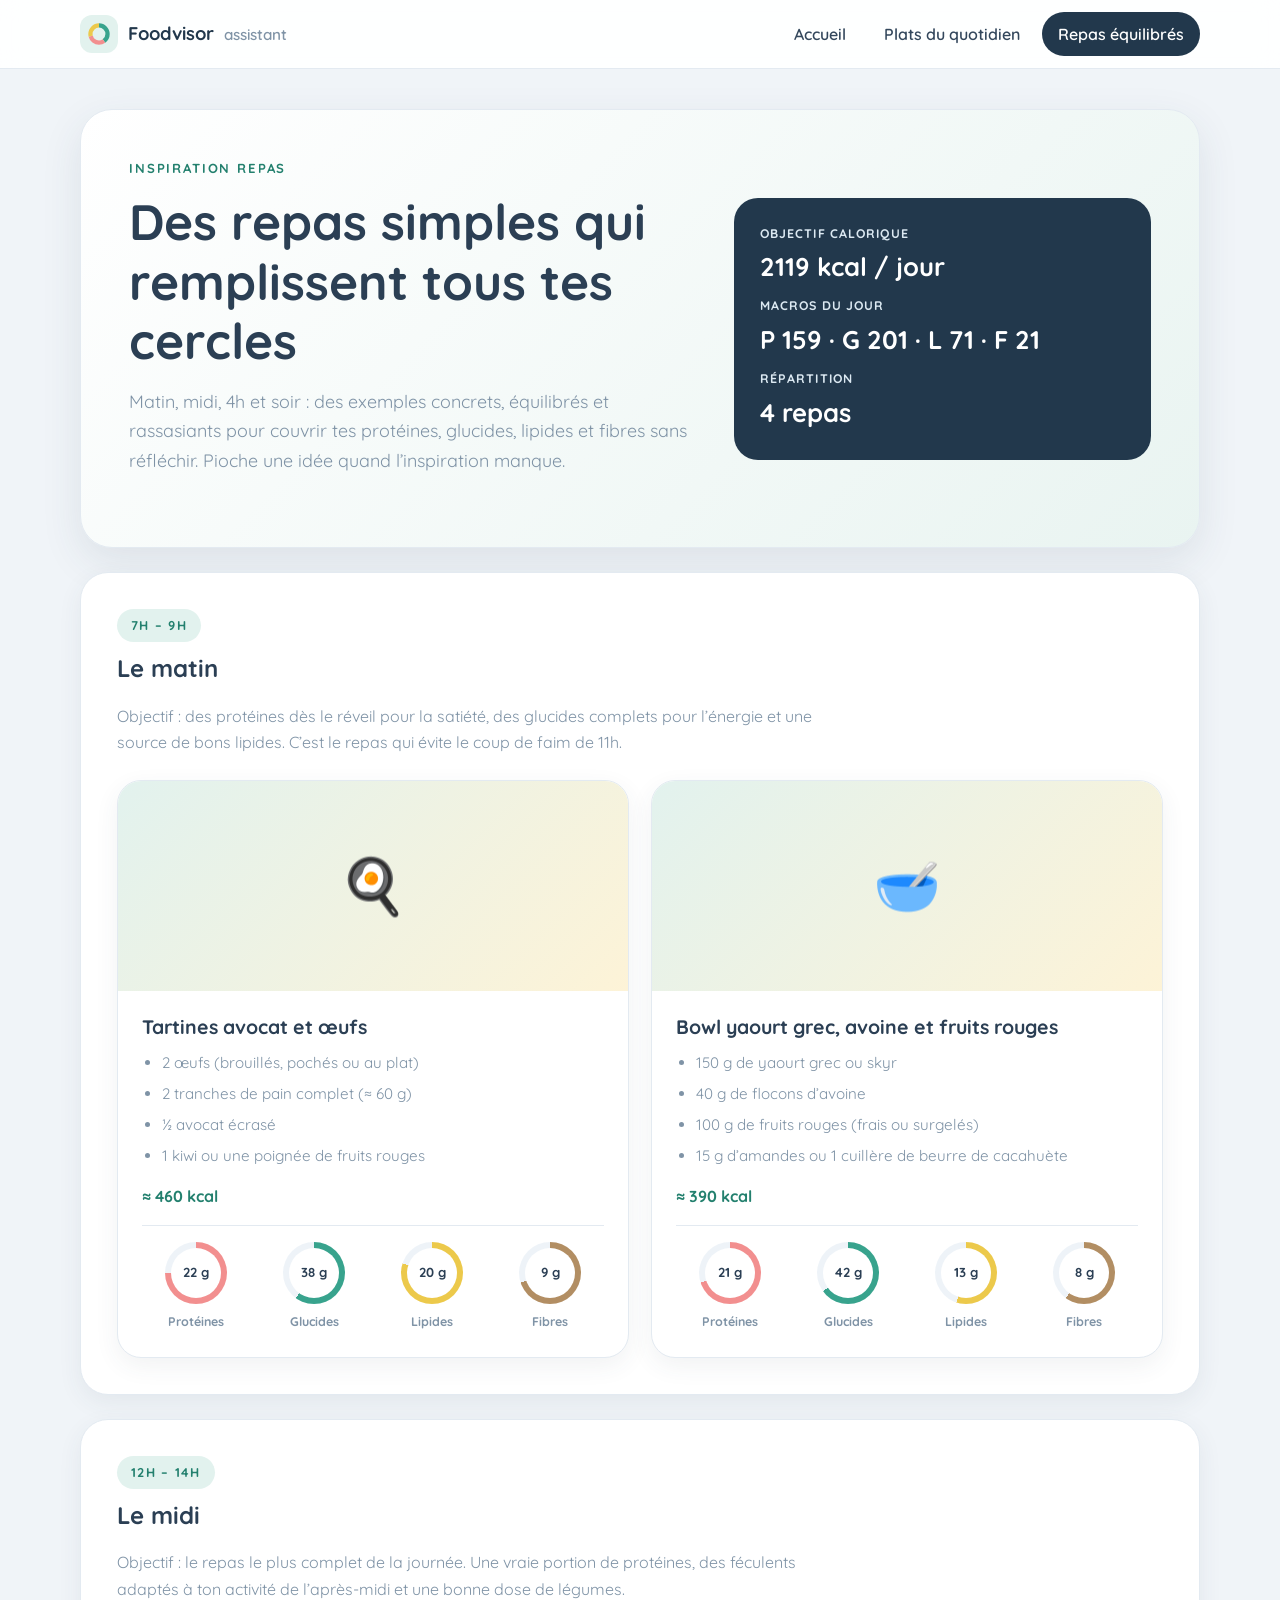
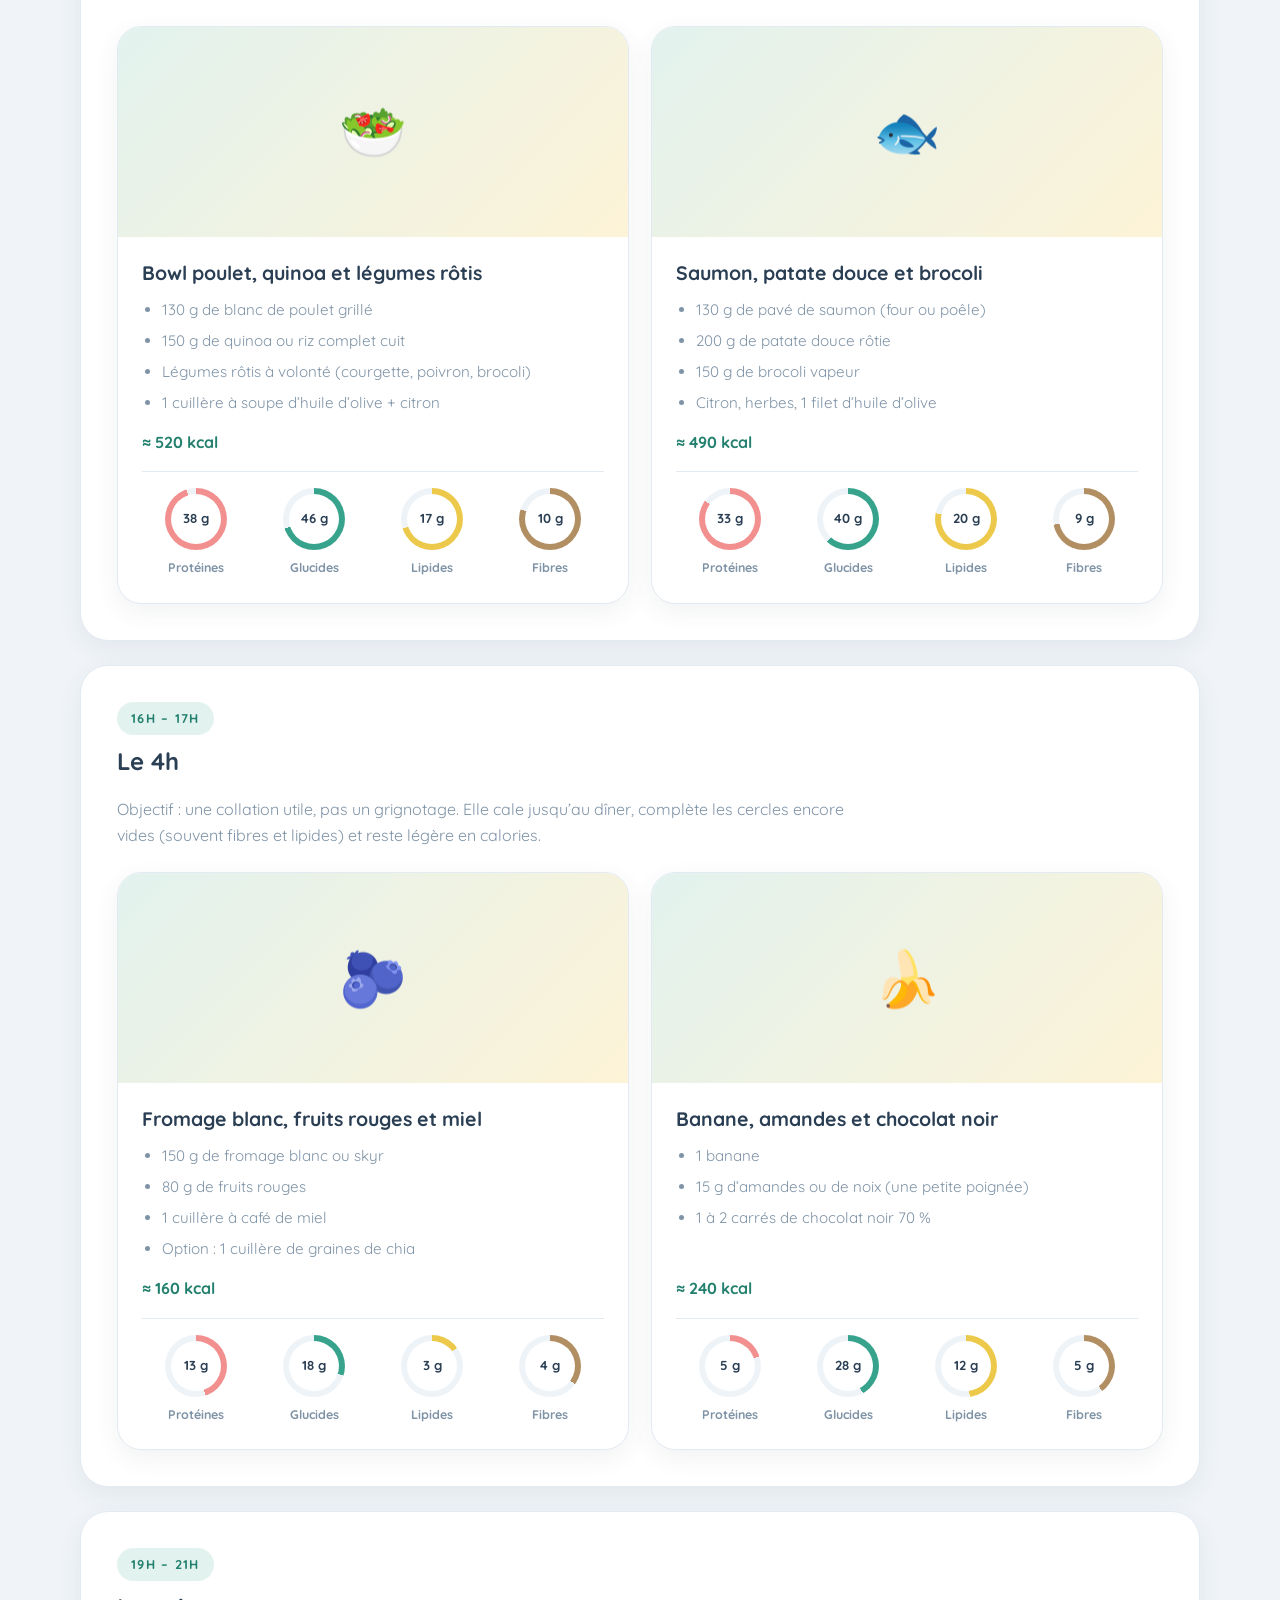
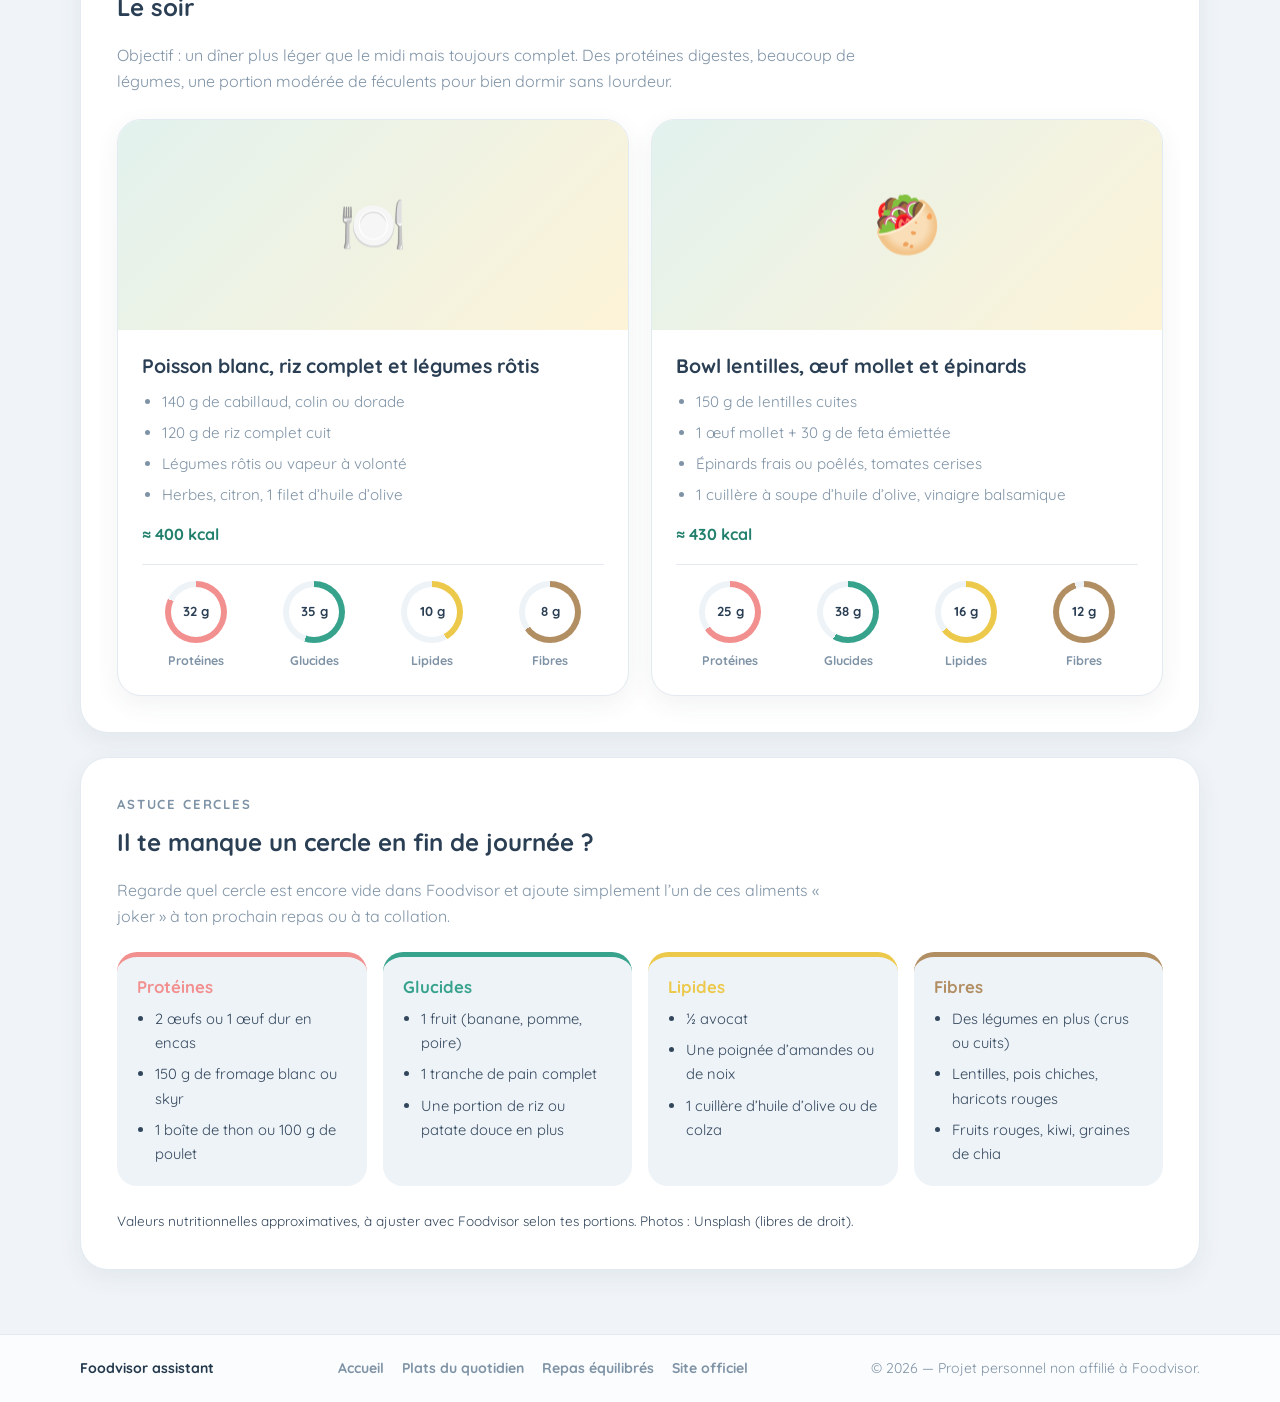
==== commit 5fce262b: "Add minimalist footer" ====
--- a/exemples-repas.html
+++ b/exemples-repas.html
@@ -34,7 +34,6 @@
         <nav id="nav-menu" class="nav-menu" aria-label="Navigation principale">
           <a href="index.html">Accueil</a>
           <a href="plats-du-quotidien.html">Plats du quotidien</a>
-          <a href="idees-repas.html">Idées de repas</a>
           <a href="exemples-repas.html" aria-current="page">Repas équilibrés</a>
         </nav>
       </div>
@@ -473,10 +472,16 @@
     </main>
 
     <footer class="site-footer">
-      <p>
-        Site d'accompagnement personnel — en savoir plus sur
-        <a href="https://www.foodvisor.io/fr/" target="_blank" rel="noopener">foodvisor.io</a>
-      </p>
+      <div class="footer-inner">
+        <a class="footer-brand" href="index.html">Foodvisor assistant</a>
+        <nav class="footer-links" aria-label="Navigation du pied de page">
+          <a href="index.html">Accueil</a>
+          <a href="plats-du-quotidien.html">Plats du quotidien</a>
+          <a href="exemples-repas.html">Repas équilibrés</a>
+          <a href="https://www.foodvisor.io/fr/" target="_blank" rel="noopener">Site officiel</a>
+        </nav>
+        <p>© 2026 — Projet personnel non affilié à Foodvisor.</p>
+      </div>
     </footer>
 
     <script src="script.js"></script>
--- a/styles.css
+++ b/styles.css
@@ -610,81 +610,6 @@
   margin-top: 24px;
 }
 
-.meal-time-matin {
-  background: var(--matin);
-  color: #ffffff;
-}
-
-.meal-time-midi {
-  background: var(--midi);
-  color: #ffffff;
-}
-
-.meal-time-soir {
-  background: var(--soir);
-  color: #ffffff;
-}
-
-/* ---------- Page idées de repas ---------- */
-
-.idea-grid {
-  display: grid;
-  grid-template-columns: repeat(3, minmax(0, 1fr));
-  gap: 20px;
-  margin-top: 24px;
-}
-
-.idea-card {
-  display: flex;
-  flex-direction: column;
-  padding: 22px;
-  border: 1px solid var(--line);
-  border-radius: 22px;
-  background: var(--card);
-  box-shadow: var(--shadow-soft);
-}
-
-.idea-card-head {
-  display: flex;
-  align-items: center;
-  gap: 14px;
-  margin-bottom: 12px;
-}
-
-.idea-icon {
-  display: grid;
-  flex: none;
-  place-items: center;
-  width: 52px;
-  height: 52px;
-  border-radius: 16px;
-  background: var(--soft);
-  font-size: 1.6rem;
-}
-
-.idea-card h3 {
-  margin: 0 0 4px;
-  font-size: 1.05rem;
-}
-
-.idea-tag {
-  display: inline-block;
-  padding: 3px 10px;
-  border-radius: 999px;
-  background: var(--accent-soft);
-  color: var(--accent-dark);
-  font-size: 0.72rem;
-  font-weight: 700;
-  letter-spacing: 0.05em;
-  text-transform: uppercase;
-}
-
-.idea-card p {
-  margin: 0;
-  color: var(--muted);
-  font-size: 0.92rem;
-}
-
 .meal-card {
   overflow: hidden;
   display: flex;
@@ -1011,18 +936,65 @@
 /* ---------- Pied de page ---------- */
 
 .site-footer {
-  padding: 28px 0 40px;
-  color: var(--muted);
-  font-size: 0.9rem;
-  text-align: center;
-}
-
-.site-footer a {
+  border-top: 1px solid var(--line);
+  background: rgba(255, 255, 255, 0.72);
+}
+
+.footer-inner {
+  display: grid;
+  grid-template-columns: auto 1fr auto;
+  align-items: center;
+  gap: 18px;
+  width: min(1120px, calc(100% - 32px));
+  margin: 0 auto;
+  padding: 22px 0;
+  color: var(--muted);
+  font-size: 0.88rem;
+}
+
+.footer-brand {
+  color: var(--navy);
+  font-weight: 700;
+  text-decoration: none;
+}
+
+.footer-links {
+  display: flex;
+  flex-wrap: wrap;
+  justify-content: center;
+  gap: 6px 18px;
+}
+
+.footer-links a {
+  color: var(--muted);
+  font-weight: 700;
+  text-decoration: none;
+  transition: color 0.2s ease;
+}
+
+.footer-links a:hover {
   color: var(--accent-dark);
-  font-weight: 700;
+}
+
+.site-footer p {
+  margin: 0;
+  text-align: right;
 }
 
 /* ---------- Responsive ---------- */
+
+@media (max-width: 760px) {
+  .footer-inner {
+    grid-template-columns: 1fr;
+    justify-items: center;
+    gap: 12px;
+    text-align: center;
+  }
+
+  .site-footer p {
+    text-align: center;
+  }
+}
 
 @media (max-width: 900px) {
   .hero,
@@ -1035,8 +1007,7 @@
 
   .feature-grid,
   .targets-grid,
-  .missing-grid,
-  .idea-grid {
+  .missing-grid {
     grid-template-columns: repeat(2, minmax(0, 1fr));
   }
 }
@@ -1059,8 +1030,7 @@
 
   .feature-grid,
   .targets-grid,
-  .missing-grid,
-  .idea-grid {
+  .missing-grid {
     grid-template-columns: 1fr;
   }
 
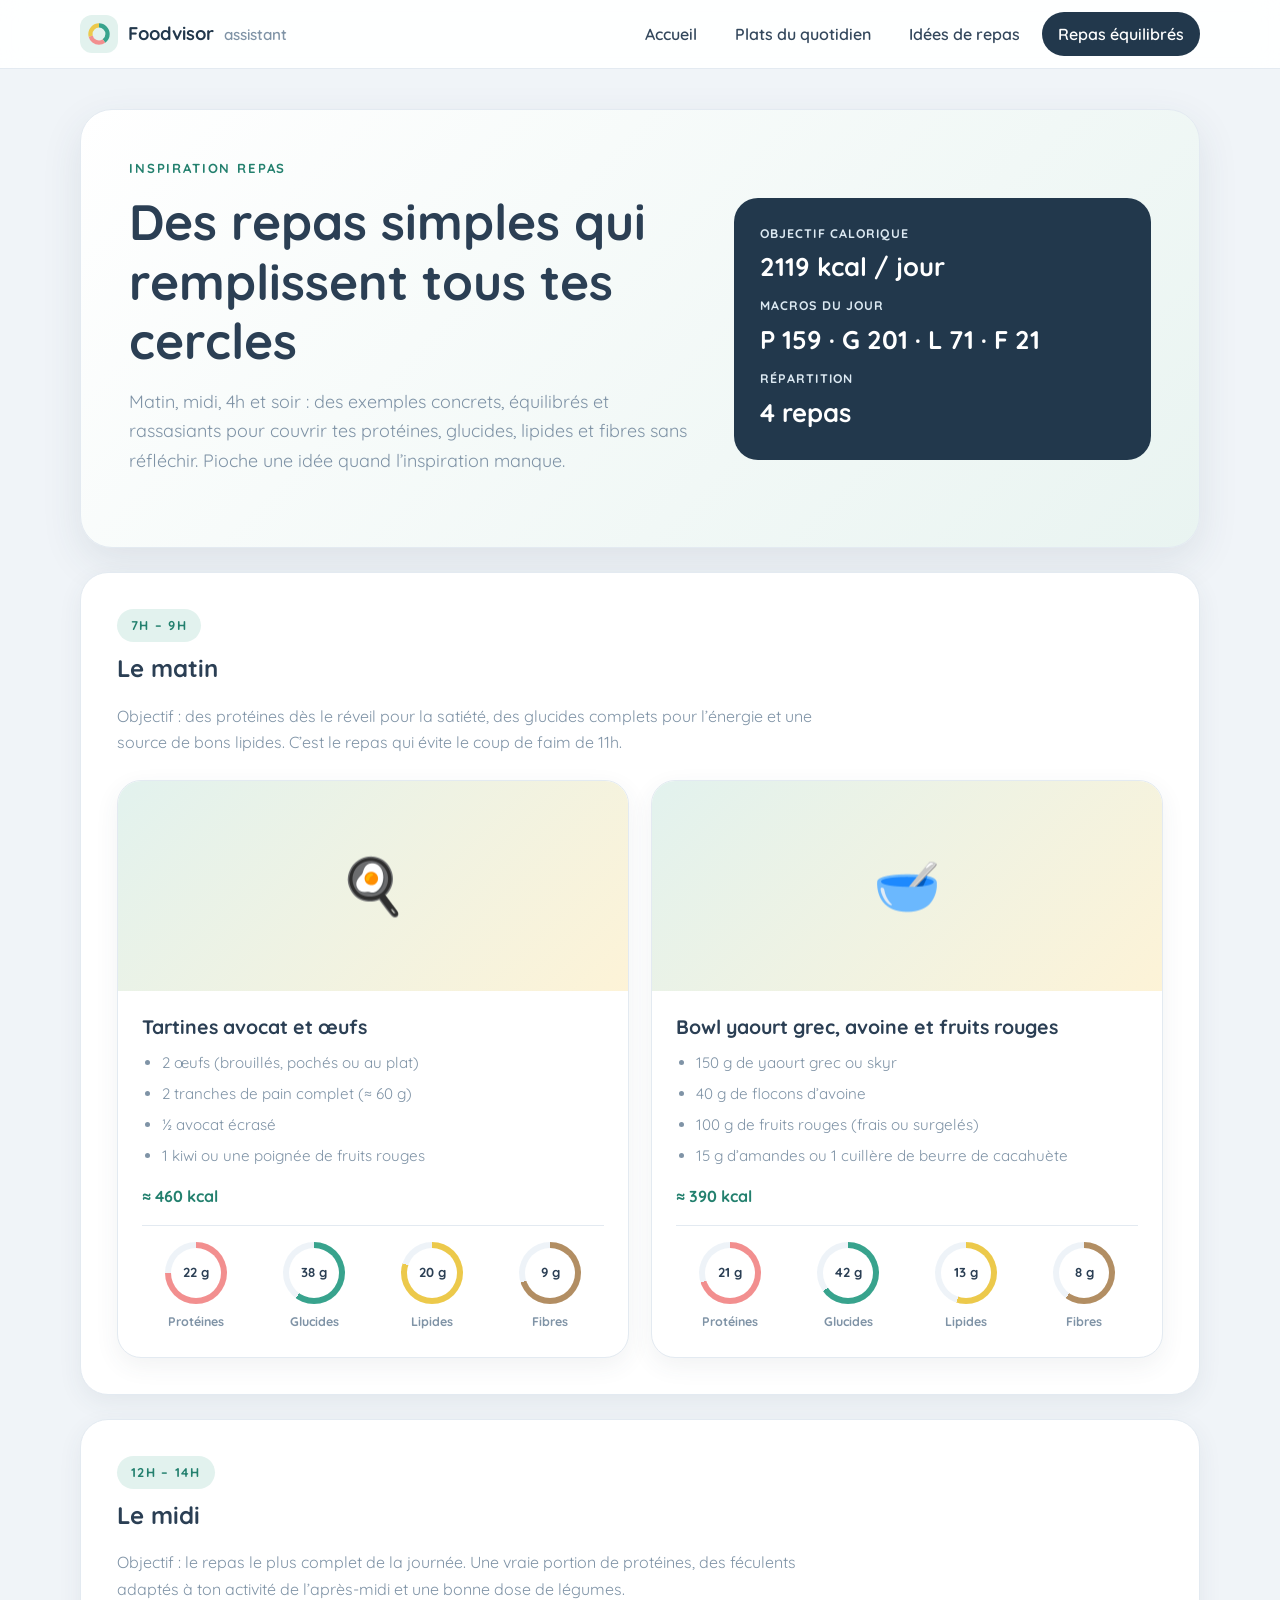
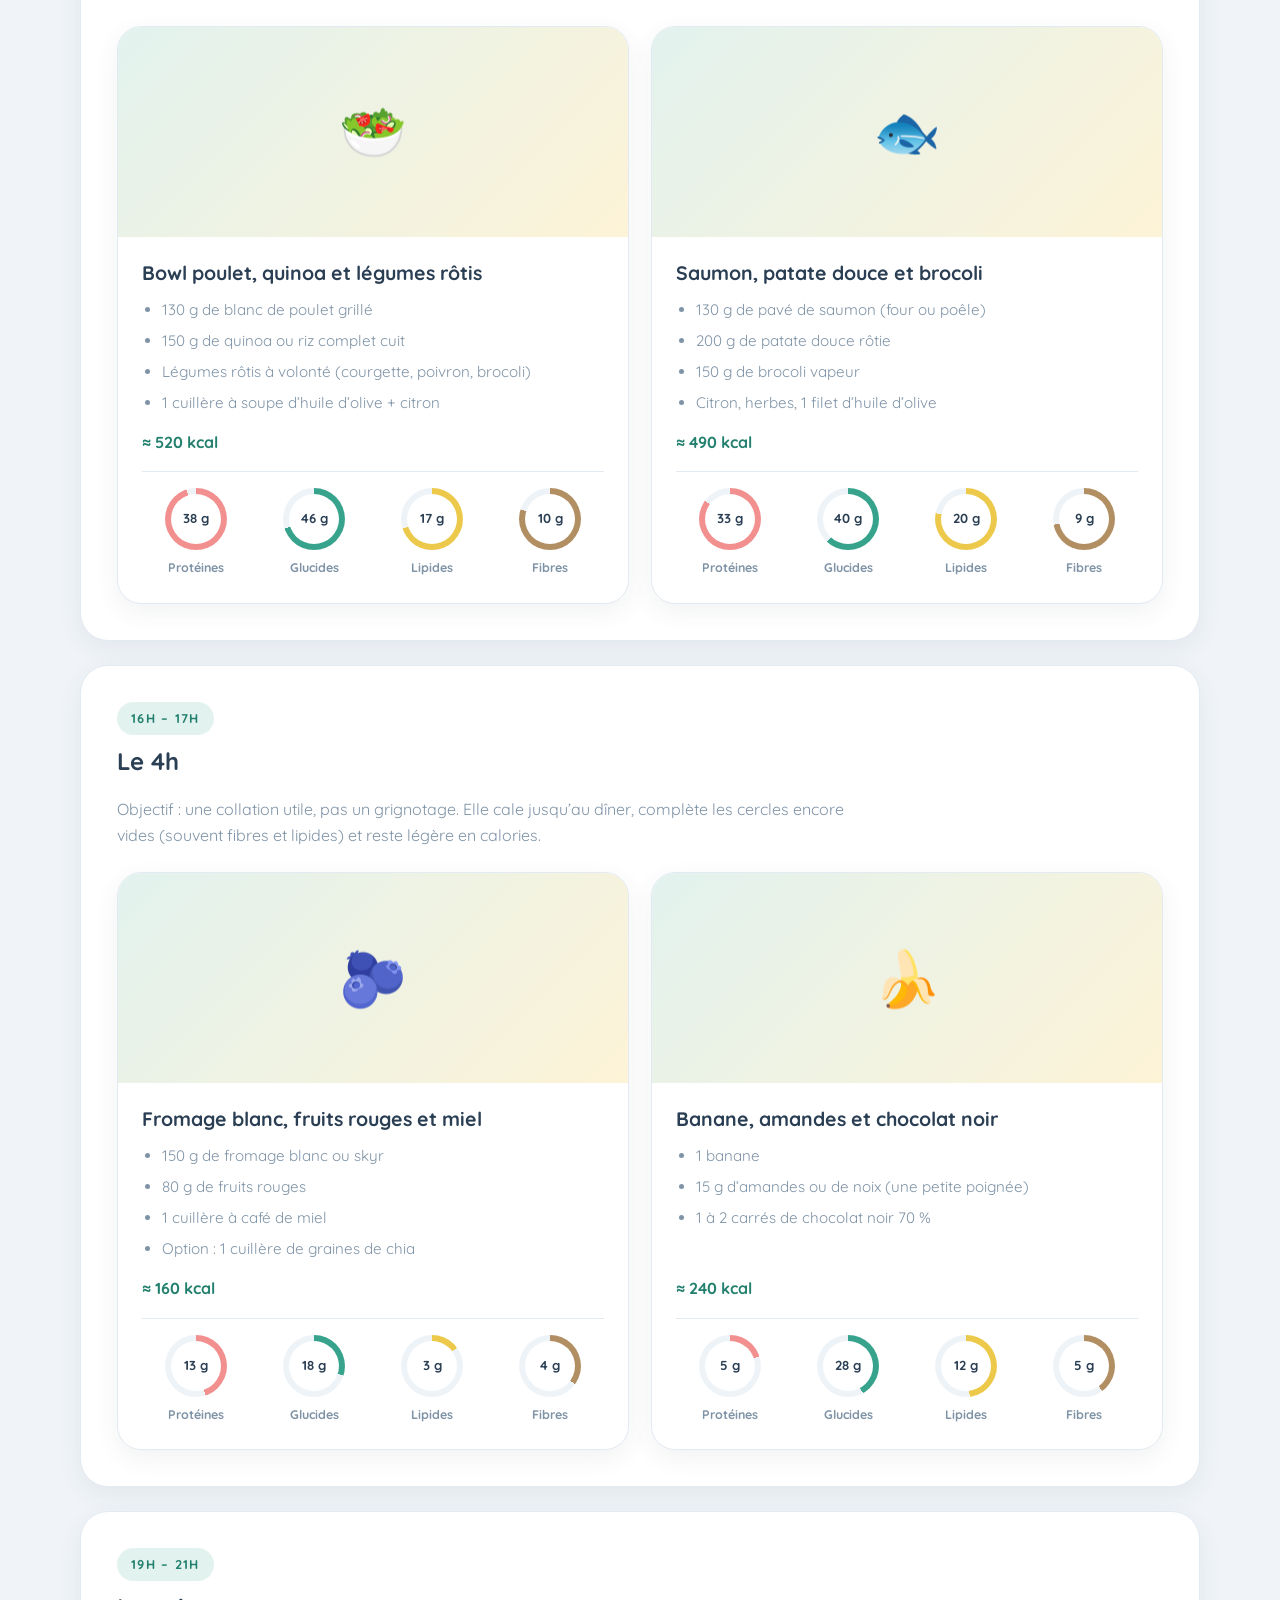
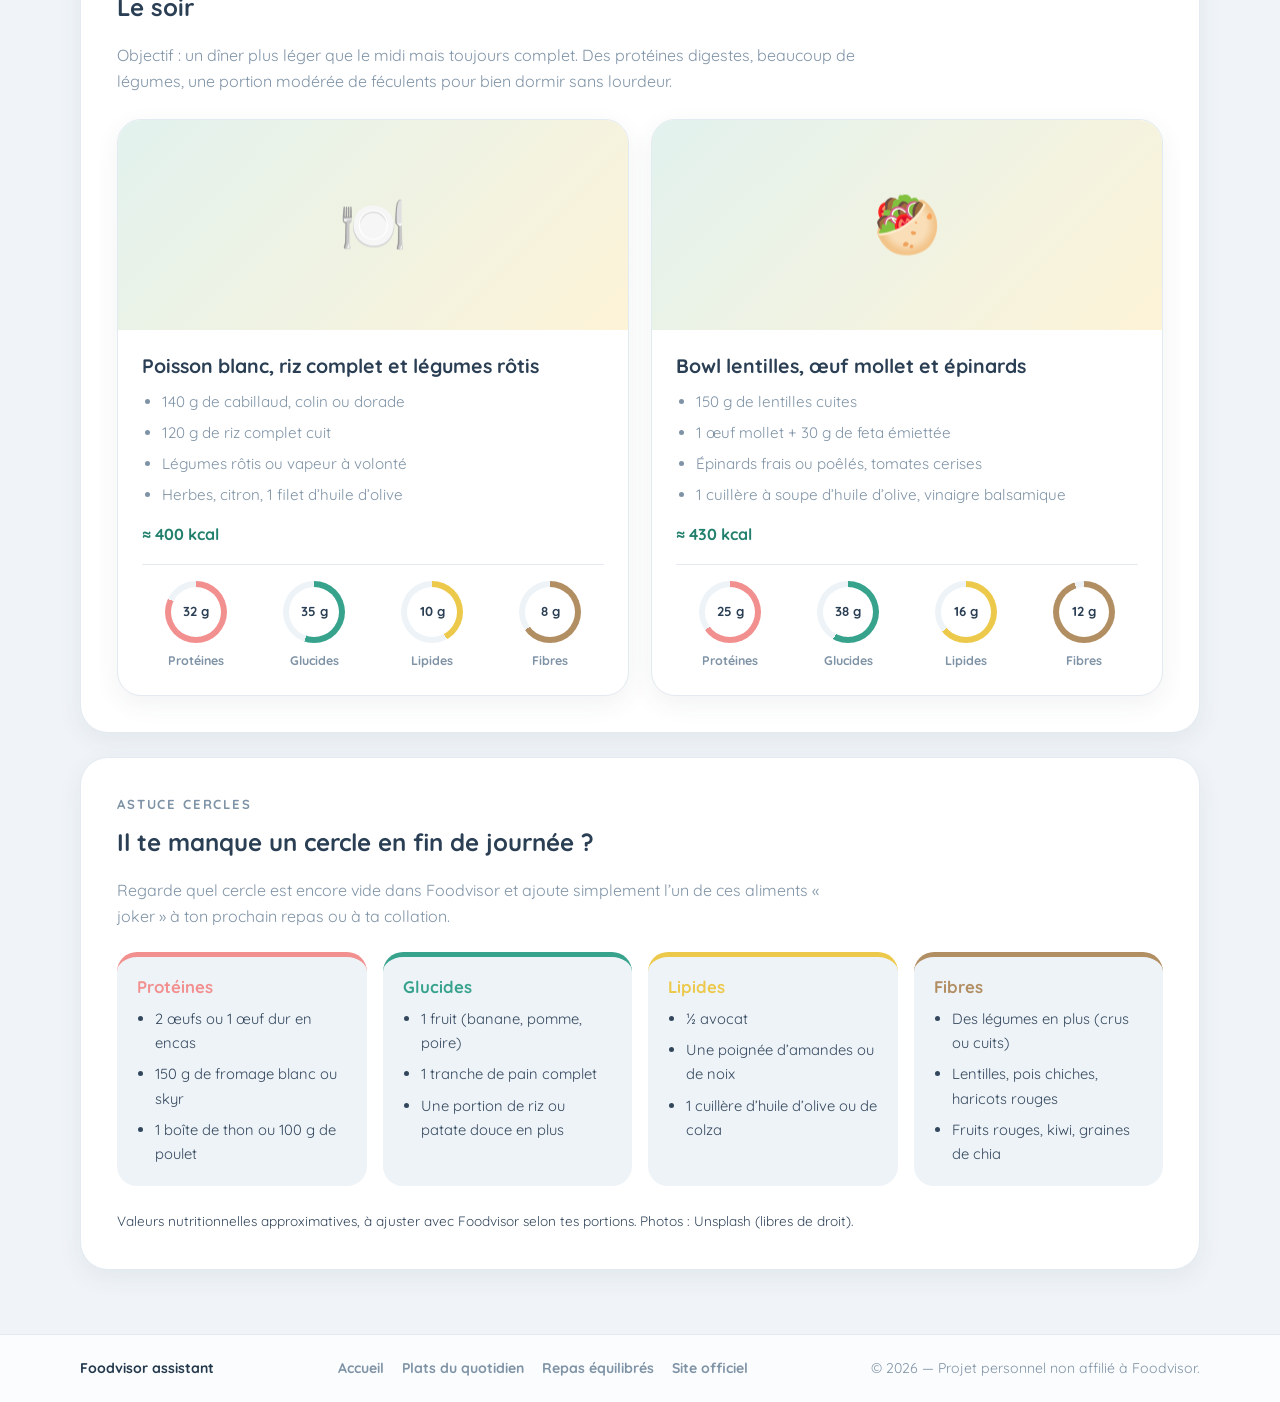
==== commit fac9ea40: "Merge pull request #7 from PRAFUL33290/claude/meal-ideas-page-32ezai" ====
--- a/exemples-repas.html
+++ b/exemples-repas.html
@@ -34,6 +34,7 @@
         <nav id="nav-menu" class="nav-menu" aria-label="Navigation principale">
           <a href="index.html">Accueil</a>
           <a href="plats-du-quotidien.html">Plats du quotidien</a>
+          <a href="idees-repas.html">Idées de repas</a>
           <a href="exemples-repas.html" aria-current="page">Repas équilibrés</a>
         </nav>
       </div>
--- a/styles.css
+++ b/styles.css
@@ -610,6 +610,81 @@
   margin-top: 24px;
 }
 
+.meal-time-matin {
+  background: var(--matin);
+  color: #ffffff;
+}
+
+.meal-time-midi {
+  background: var(--midi);
+  color: #ffffff;
+}
+
+.meal-time-soir {
+  background: var(--soir);
+  color: #ffffff;
+}
+
+/* ---------- Page idées de repas ---------- */
+
+.idea-grid {
+  display: grid;
+  grid-template-columns: repeat(3, minmax(0, 1fr));
+  gap: 20px;
+  margin-top: 24px;
+}
+
+.idea-card {
+  display: flex;
+  flex-direction: column;
+  padding: 22px;
+  border: 1px solid var(--line);
+  border-radius: 22px;
+  background: var(--card);
+  box-shadow: var(--shadow-soft);
+}
+
+.idea-card-head {
+  display: flex;
+  align-items: center;
+  gap: 14px;
+  margin-bottom: 12px;
+}
+
+.idea-icon {
+  display: grid;
+  flex: none;
+  place-items: center;
+  width: 52px;
+  height: 52px;
+  border-radius: 16px;
+  background: var(--soft);
+  font-size: 1.6rem;
+}
+
+.idea-card h3 {
+  margin: 0 0 4px;
+  font-size: 1.05rem;
+}
+
+.idea-tag {
+  display: inline-block;
+  padding: 3px 10px;
+  border-radius: 999px;
+  background: var(--accent-soft);
+  color: var(--accent-dark);
+  font-size: 0.72rem;
+  font-weight: 700;
+  letter-spacing: 0.05em;
+  text-transform: uppercase;
+}
+
+.idea-card p {
+  margin: 0;
+  color: var(--muted);
+  font-size: 0.92rem;
+}
+
 .meal-card {
   overflow: hidden;
   display: flex;
@@ -1007,7 +1082,8 @@
 
   .feature-grid,
   .targets-grid,
-  .missing-grid {
+  .missing-grid,
+  .idea-grid {
     grid-template-columns: repeat(2, minmax(0, 1fr));
   }
 }
@@ -1030,7 +1106,8 @@
 
   .feature-grid,
   .targets-grid,
-  .missing-grid {
+  .missing-grid,
+  .idea-grid {
     grid-template-columns: 1fr;
   }
 
